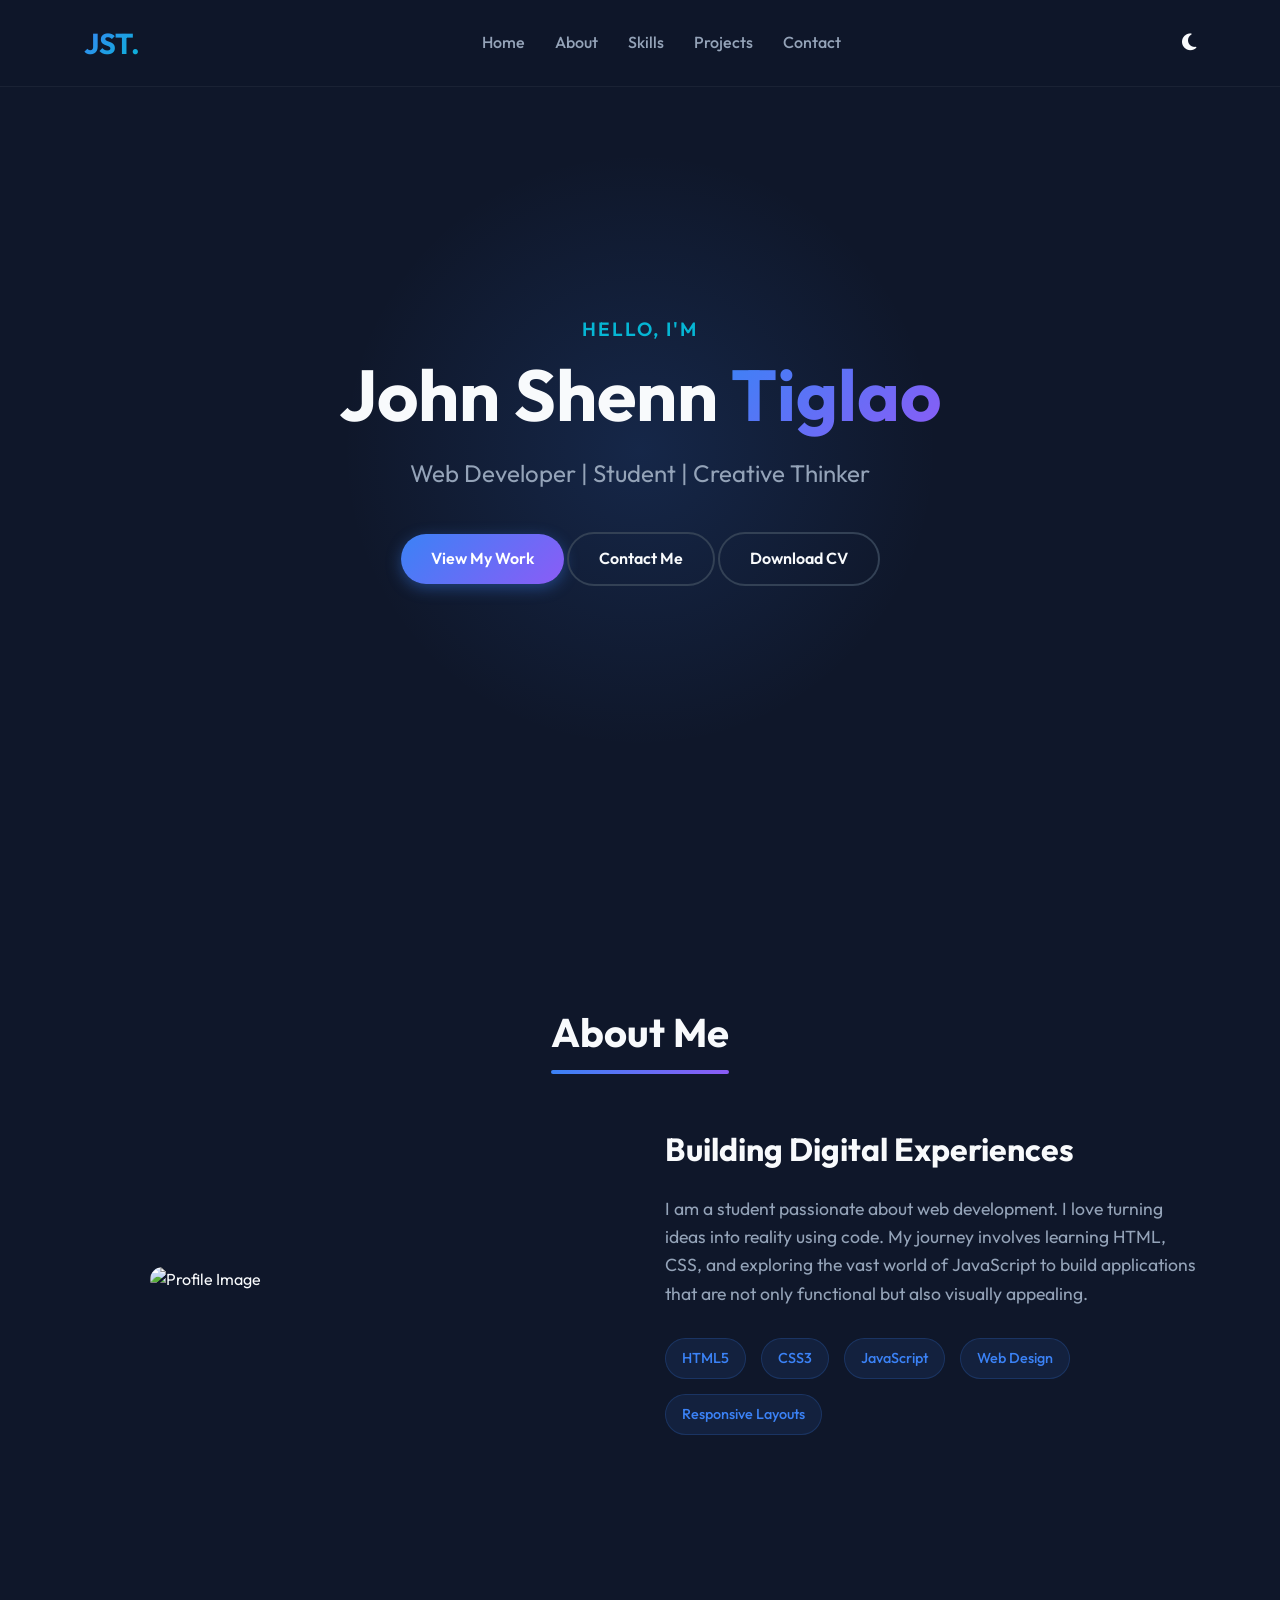
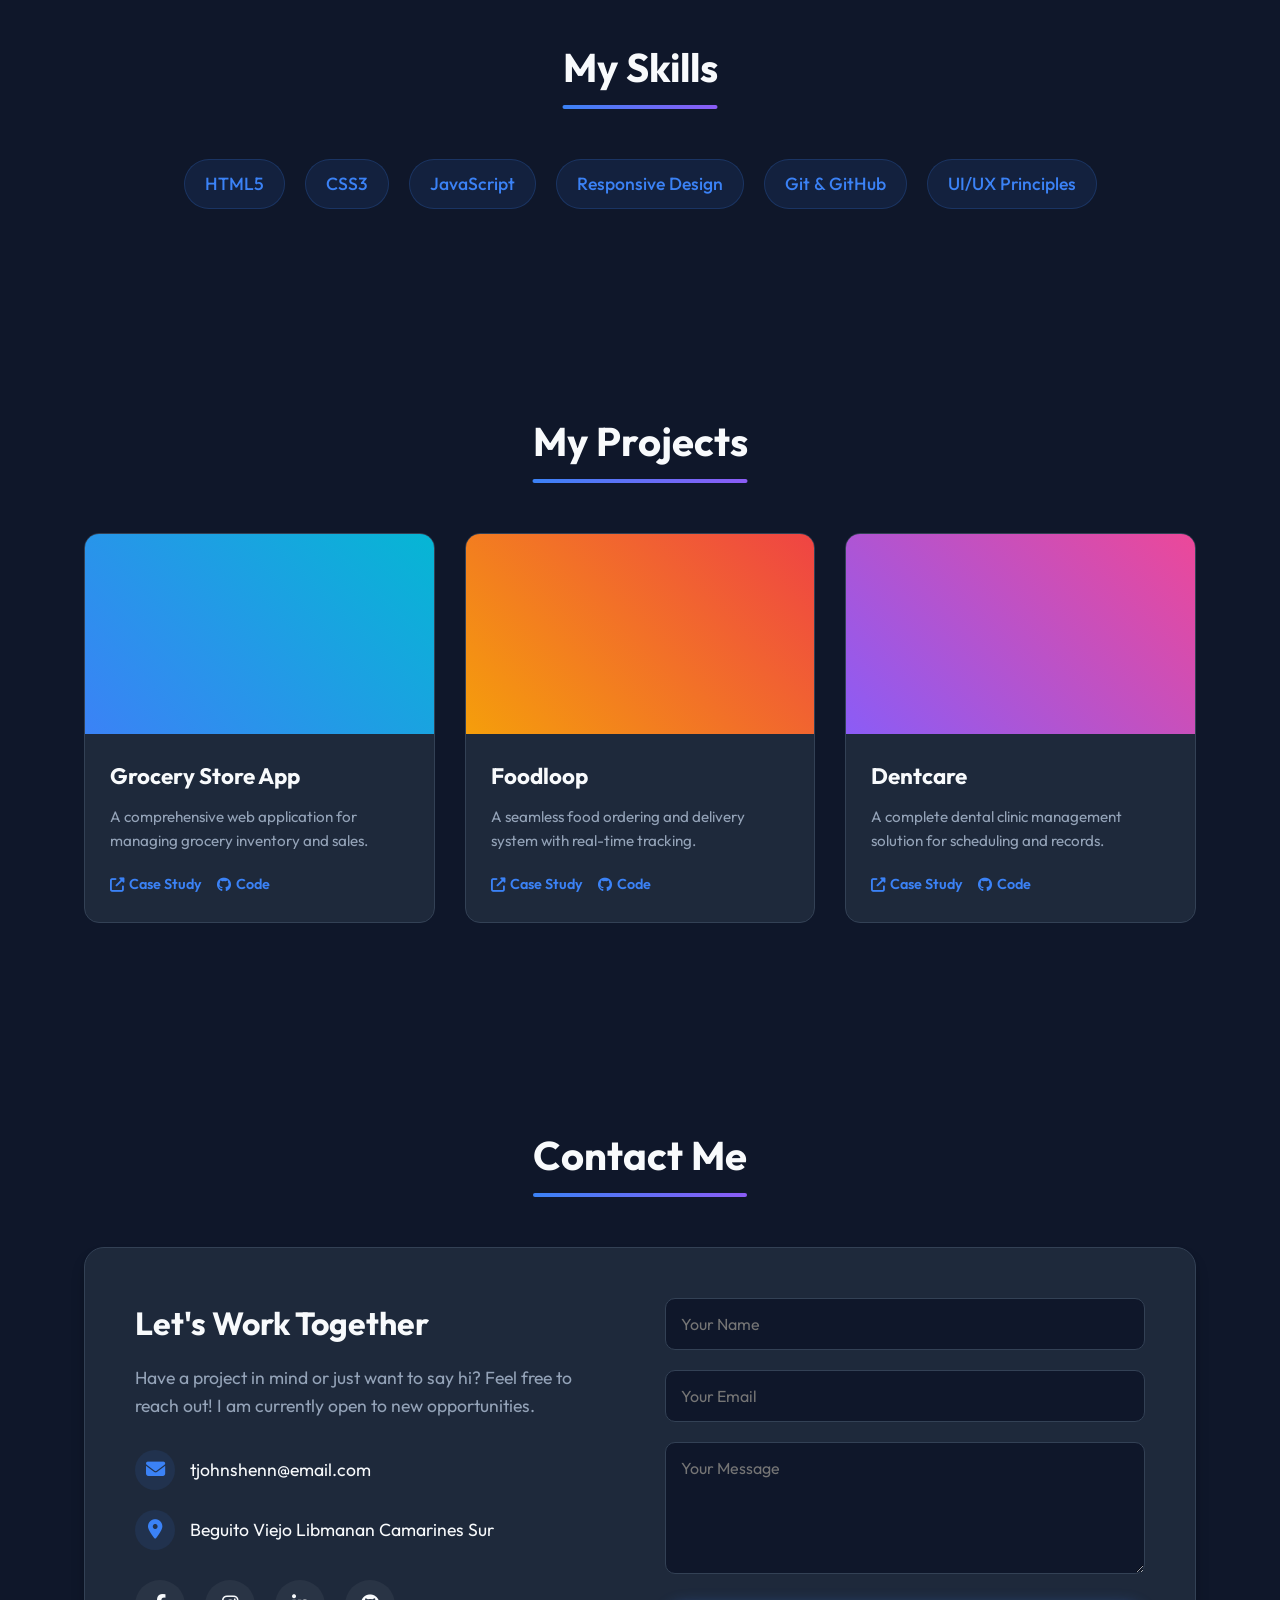
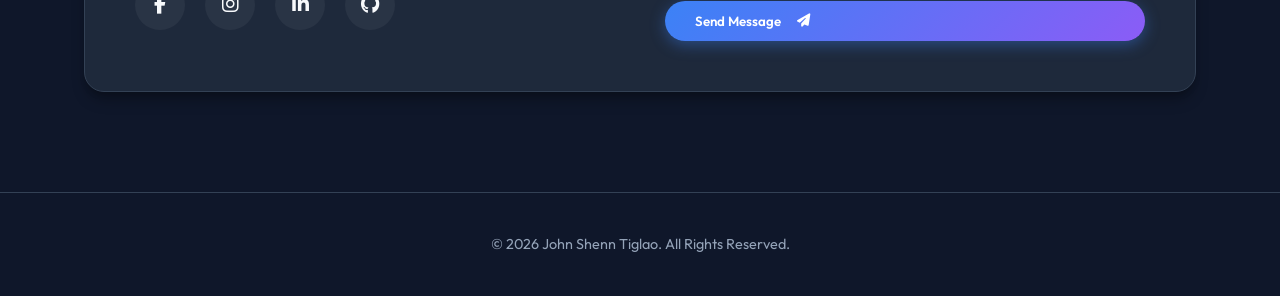
==== index.html @ 79eeb959 "Add files via upload" ====
<!DOCTYPE html>
<html lang="en">

<head>
    <meta charset="UTF-8">
    <meta name="viewport" content="width=device-width, initial-scale=1.0">
    <title>John Shenn Tiglao | Developer & Designer</title>
    <meta name="description"
        content="Portfolio of John Shenn Tiglao, a Web Developer and Student passionate about creating clean and modern websites.">

    <link rel="preconnect" href="https://fonts.googleapis.com">
    <link rel="preconnect" href="https://fonts.gstatic.com" crossorigin>
    <link href="https://fonts.googleapis.com/css2?family=Outfit:wght@300;400;600;700&display=swap" rel="stylesheet">

    <link rel="stylesheet" href="style.css">

    <link rel="stylesheet" href="https://cdnjs.cloudflare.com/ajax/libs/font-awesome/6.4.0/css/all.min.css">
</head>

<body>

    <nav class="navbar">
        <div class="container">
            <a href="#" class="logo">JST.</a>
            <ul class="nav-links">
                <li><a href="#home">Home</a></li>
                <li><a href="#about">About</a></li>
                <li><a href="#skills">Skills</a></li>
                <li><a href="#projects">Projects</a></li>
                <li><a href="#contact">Contact</a></li>
            </ul>
            <div class="nav-controls">
                <button id="theme-toggle" class="theme-toggle" aria-label="Toggle Theme">
                    <i class="fas fa-moon"></i>
                </button>
                <div class="hamburger">
                    <i class="fas fa-bars"></i>
                </div>
            </div>
        </div>
    </nav>

    <header id="home" class="hero">
        <div class="container hero-content">
            <span class="greeting">Hello, I'm</span>
            <h1>John Shenn <span class="highlight">Tiglao</span></h1>
            <p class="subtitle">Web Developer | Student | Creative Thinker</p>
            <div class="cta-buttons">
                <a href="#projects" class="btn btn-primary">View My Work</a>
                <a href="#contact" class="btn btn-outline">Contact Me</a>
                <a href="#" class="btn btn-outline" download="Resume.pdf">Download CV</a>
            </div>
        </div>
        <div class="hero-shape"></div>
    </header>

    <section id="about" class="section about reveal">
        <div class="container">
            <h2 class="section-title">About Me</h2>
            <div class="about-grid">
                <div class="about-image">
                    <img src="" alt="Profile Image">
                </div>
                <div class="about-text">
                    <h3>Building Digital Experiences</h3>
                    <p>
                        I am a student passionate about web development. I love turning ideas into reality using code.
                        My journey involves learning HTML, CSS, and exploring the vast world of JavaScript to build
                        applications that are not only functional but also visually appealing.
                    </p>
                    <div class="skills-list">
                        <span class="skill-tag">HTML5</span>
                        <span class="skill-tag">CSS3</span>
                        <span class="skill-tag">JavaScript</span>
                        <span class="skill-tag">Web Design</span>
                        <span class="skill-tag">Responsive Layouts</span>
                    </div>
                </div>
            </div>
        </div>
    </section>

    <section id="skills" class="section skills reveal">
        <div class="container">
            <h2 class="section-title">My Skills</h2>
            <div class="skills-list" style="justify-content: center; gap: 20px;">
                <span class="skill-tag" style="font-size: 1.1rem; padding: 10px 20px;">HTML5</span>
                <span class="skill-tag" style="font-size: 1.1rem; padding: 10px 20px;">CSS3</span>
                <span class="skill-tag" style="font-size: 1.1rem; padding: 10px 20px;">JavaScript</span>
                <span class="skill-tag" style="font-size: 1.1rem; padding: 10px 20px;">Responsive Design</span>
                <span class="skill-tag" style="font-size: 1.1rem; padding: 10px 20px;">Git & GitHub</span>
                <span class="skill-tag" style="font-size: 1.1rem; padding: 10px 20px;">UI/UX Principles</span>
            </div>
        </div>
    </section>

    <section id="projects" class="section projects reveal">
        <div class="container">
            <h2 class="section-title">My Projects</h2>
            <div class="projects-grid">
                <article class="project-card" onclick="window.location.href='grocery.html'" style="cursor: pointer;">
                    <div class="card-image" style="background: linear-gradient(45deg, #3b82f6, #06b6d4);">
                        <div class="overlay"><i class="fas fa-shopping-cart"></i></div>
                    </div>
                    <div class="card-content">
                        <h3>Grocery Store App</h3>
                        <p>A comprehensive web application for managing grocery inventory and sales.</p>
                        <div class="card-links">
                            <a href="grocery.html" class="link-btn" onclick="event.stopPropagation();">
                                <i class="fas fa-external-link-alt"></i> Case Study
                            </a>
                            <a href="https://github.com/janjanshenn/Grocery_Store_App.git" class="link-btn"
                                target="_blank" onclick="event.stopPropagation();">
                                <i class="fab fa-github"></i> Code
                            </a>
                        </div>
                    </div>
                </article>

                <article class="project-card" onclick="window.location.href='foodloop.html'" style="cursor: pointer;">
                    <div class="card-image" style="background: linear-gradient(45deg, #f59e0b, #ef4444);">
                        <div class="overlay"><i class="fas fa-utensils"></i></div>
                    </div>
                    <div class="card-content">
                        <h3>Foodloop</h3>
                        <p>A seamless food ordering and delivery system with real-time tracking.</p>
                        <div class="card-links">
                            <a href="foodloop.html" class="link-btn" onclick="event.stopPropagation();">
                                <i class="fas fa-external-link-alt"></i> Case Study
                            </a>
                            <a href="#" class="link-btn" onclick="event.stopPropagation();">
                                <i class="fab fa-github"></i> Code
                            </a>
                        </div>
                    </div>
                </article>

                <article class="project-card" onclick="window.location.href='dentcare.html'" style="cursor: pointer;">
                    <div class="card-image" style="background: linear-gradient(45deg, #8b5cf6, #ec4899);">
                        <div class="overlay"><i class="fas fa-tooth"></i></div>
                    </div>
                    <div class="card-content">
                        <h3>Dentcare</h3>
                        <p>A complete dental clinic management solution for scheduling and records.</p>
                        <div class="card-links">
                            <a href="dentcare.html" class="link-btn" onclick="event.stopPropagation();">
                                <i class="fas fa-external-link-alt"></i> Case Study
                            </a>
                            <a href="#" class="link-btn" onclick="event.stopPropagation();">
                                <i class="fab fa-github"></i> Code
                            </a>
                        </div>
                    </div>
                </article>
            </div>
        </div>
    </section>

    <section id="contact" class="section contact reveal">
        <div class="container">
            <h2 class="section-title">Contact Me</h2>
            <div class="contact-grid">
                <div class="contact-info">
                    <h3>Let's Work Together</h3>
                    <p>Have a project in mind or just want to say hi? Feel free to reach out! I am currently open to new
                        opportunities.</p>
                    <div class="contact-details">
                        <div class="contact-item">
                            <i class="fas fa-envelope"></i>
                            <span>tjohnshenn@email.com</span>
                        </div>
                        <div class="contact-item">
                            <i class="fas fa-map-marker-alt"></i>
                            <span>Beguito Viejo Libmanan Camarines Sur</span>
                        </div>
                    </div>
                    <div class="social-links" style="justify-content: flex-start; margin-top: 30px;">
                        <a href="https://www.facebook.com/johnshenn.tiglao" target="_blank"><i
                                class="fab fa-facebook-f"></i></a>
                        <a href="https://www.instagram.com/john.tiglao/" target="_blank"><i
                                class="fab fa-instagram"></i></a>
                        <a href="https://www.linkedin.com/in/john-shenn-tiglao-413208406/" target="_blank"><i
                                class="fab fa-linkedin-in"></i></a>
                        <a href="https://github.com/janjanshenn" target="_blank"><i class="fab fa-github"></i></a>
                    </div>
                </div>
                <div class="contact-form-container">
                    <form id="contact-form" class="contact-form" name="contact" method="POST" data-netlify="true">
                        <div class="form-group">
                            <input type="text" id="name" name="name" placeholder="Your Name" required>
                        </div>
                        <div class="form-group">
                            <input type="email" id="email" name="email" placeholder="Your Email" required>
                        </div>
                        <div class="form-group">
                            <textarea id="message" name="message" rows="5" placeholder="Your Message"
                                required></textarea>
                        </div>
                        <button type="submit" class="btn btn-primary">Send Message <i class="fas fa-paper-plane"
                                style="margin-left: 8px;"></i></button>
                    </form>
                </div>
            </div>
        </div>
    </section>

    <footer>
        <div class="container">
            <p>&copy; 2026 John Shenn Tiglao. All Rights Reserved.</p>
        </div>
    </footer>

    <script src="script.js"></script>
</body>

</html>
---- style.css ----
/* =========================================
   CSS Variables & Theming
   ========================================= */
:root {
    --primary-color: #3b82f6;
    --secondary-color: #8b5cf6;
    --accent-color: #06b6d4;

    --bg-dark: #0f172a;
    --bg-card: #1e293b;
    --text-main: #f8fafc;
    --text-muted: #94a3b8;
    --border-color: #334155;
    --navbar-bg: rgba(15, 23, 42, 0.9);

    --shadow: 0 4px 6px -1px rgba(0, 0, 0, 0.3), 0 2px 4px -1px rgba(0, 0, 0, 0.18);
    --shadow-lg: 0 10px 15px -3px rgba(0, 0, 0, 0.3), 0 4px 6px -2px rgba(0, 0, 0, 0.15);

    --transition: all 0.3s ease;
    --font-body: 'Outfit', sans-serif;
}

[data-theme="light"] {
    --bg-dark: #f8fafc;
    --bg-card: #ffffff;
    --text-main: #0f172a;
    --text-muted: #475569;
    --border-color: #e2e8f0;
    --navbar-bg: rgba(248, 250, 252, 0.9);

    --shadow: 0 4px 6px -1px rgba(0, 0, 0, 0.05), 0 2px 4px -1px rgba(0, 0, 0, 0.03);
    --shadow-lg: 0 10px 15px -3px rgba(0, 0, 0, 0.05), 0 4px 6px -2px rgba(0, 0, 0, 0.025);
}

/* =========================================
   Base Reset
   ========================================= */
* {
    margin: 0;
    padding: 0;
    box-sizing: border-box;
}

html {
    scroll-behavior: smooth;
}

body {
    font-family: var(--font-body);
    background-color: var(--bg-dark);
    color: var(--text-main);
    line-height: 1.6;
    overflow-x: hidden;
}

a {
    text-decoration: none;
    color: inherit;
}

ul {
    list-style: none;
}

/* =========================================
   Layout
   ========================================= */
.container {
    width: 90%;
    max-width: 1200px;
    margin: 0 auto;
    padding: 0 20px;
}

.section {
    padding: 100px 0;
}

.section-title {
    font-size: 2.5rem;
    text-align: center;
    margin-bottom: 60px;
    position: relative;
    display: inline-block;
    left: 50%;
    transform: translateX(-50%);
}

.section-title::after {
    content: '';
    position: absolute;
    bottom: -10px;
    left: 0;
    width: 100%;
    height: 4px;
    background: linear-gradient(90deg, var(--primary-color), var(--secondary-color));
    border-radius: 2px;
}

/* =========================================
   Buttons
   ========================================= */
.btn {
    display: inline-flex;
    align-items: center;
    gap: 8px;
    padding: 12px 30px;
    border-radius: 50px;
    font-weight: 600;
    font-family: var(--font-body);
    transition: var(--transition);
    cursor: pointer;
    border: none;
}

.btn-primary {
    background: linear-gradient(135deg, var(--primary-color), var(--secondary-color));
    color: white;
    box-shadow: 0 4px 15px rgba(59, 130, 246, 0.4);
}

.btn-primary:hover {
    transform: translateY(-2px);
    box-shadow: 0 8px 25px rgba(59, 130, 246, 0.6);
}

.btn-outline {
    background: transparent;
    border: 2px solid var(--border-color);
    color: var(--text-main);
}

.btn-outline:hover {
    border-color: var(--primary-color);
    color: var(--primary-color);
}

/* =========================================
   Navbar
   ========================================= */
.navbar {
    position: fixed;
    top: 0;
    left: 0;
    width: 100%;
    padding: 20px 0;
    background: var(--navbar-bg);
    backdrop-filter: blur(10px);
    z-index: 1000;
    border-bottom: 1px solid rgba(255, 255, 255, 0.05);
    transition: var(--transition);
}

.navbar .container {
    display: flex;
    justify-content: space-between;
    align-items: center;
}

.logo {
    font-size: 1.8rem;
    font-weight: 700;
    background: linear-gradient(135deg, var(--primary-color), var(--accent-color));
    -webkit-background-clip: text;
    -webkit-text-fill-color: transparent;
    background-clip: text;
}

.nav-links {
    display: flex;
    gap: 30px;
}

.nav-links a {
    font-weight: 500;
    color: var(--text-muted);
    transition: var(--transition);
}

.nav-links a:hover {
    color: var(--primary-color);
}

.nav-controls {
    display: flex;
    align-items: center;
    gap: 20px;
}

.theme-toggle {
    background: transparent;
    border: none;
    color: var(--text-main);
    font-size: 1.2rem;
    cursor: pointer;
    transition: var(--transition);
}

.theme-toggle:hover {
    color: var(--primary-color);
}

.hamburger {
    display: none;
    font-size: 1.5rem;
    cursor: pointer;
    color: var(--text-main);
}

/* =========================================
   Scroll Reveal
   ========================================= */
.reveal {
    opacity: 0;
    transform: translateY(50px);
    transition: all 0.8s ease;
}

.reveal.active {
    opacity: 1;
    transform: translateY(0);
}

/* =========================================
   Hero Section
   ========================================= */
.hero {
    height: 100vh;
    display: flex;
    align-items: center;
    justify-content: center;
    position: relative;
    text-align: center;
}

.hero-content {
    z-index: 2;
}

.greeting {
    display: block;
    font-size: 1.2rem;
    color: var(--accent-color);
    margin-bottom: 10px;
    letter-spacing: 2px;
    font-weight: 600;
    text-transform: uppercase;
}

.hero h1 {
    font-size: 4.5rem;
    line-height: 1.1;
    margin-bottom: 20px;
    font-weight: 700;
}

.highlight {
    background: linear-gradient(135deg, var(--primary-color), var(--secondary-color));
    -webkit-background-clip: text;
    -webkit-text-fill-color: transparent;
    background-clip: text;
}

.subtitle {
    font-size: 1.5rem;
    color: var(--text-muted);
    margin-bottom: 40px;
}

.hero-shape {
    position: absolute;
    top: 50%;
    left: 50%;
    transform: translate(-50%, -50%);
    width: 600px;
    height: 600px;
    background: radial-gradient(circle, rgba(59, 130, 246, 0.15) 0%, rgba(15, 23, 42, 0) 70%);
    border-radius: 50%;
    z-index: 1;
    pointer-events: none;
}

/* =========================================
   About Section
   ========================================= */
.about-grid {
    display: grid;
    grid-template-columns: 1fr 1fr;
    gap: 50px;
    align-items: center;
}

.about-image img {
    width: 100%;
    max-width: 400px;
    border-radius: 20px;
    display: block;
    margin: 0 auto;
}

.about-text h3 {
    font-size: 2rem;
    margin-bottom: 20px;
}

.about-text p {
    color: var(--text-muted);
    margin-bottom: 30px;
    font-size: 1.1rem;
}

/* =========================================
   Skills Section
   ========================================= */
.skills-list {
    display: flex;
    flex-wrap: wrap;
    gap: 15px;
}

.skill-tag {
    padding: 8px 16px;
    background: rgba(59, 130, 246, 0.1);
    color: var(--primary-color);
    border: 1px solid rgba(59, 130, 246, 0.2);
    border-radius: 30px;
    font-size: 0.9rem;
    font-weight: 500;
}

/* =========================================
   Projects Section
   ========================================= */
.projects-grid {
    display: grid;
    grid-template-columns: repeat(auto-fit, minmax(300px, 1fr));
    gap: 30px;
}

.project-card {
    background: var(--bg-card);
    border-radius: 15px;
    overflow: hidden;
    border: 1px solid var(--border-color);
    transition: var(--transition);
}

.project-card:hover {
    transform: translateY(-10px);
    box-shadow: var(--shadow-lg);
    border-color: var(--primary-color);
}

.card-image {
    height: 200px;
    position: relative;
    display: flex;
    justify-content: center;
    align-items: center;
}

.overlay {
    position: absolute;
    inset: 0;
    background: rgba(15, 23, 42, 0.8);
    display: flex;
    justify-content: center;
    align-items: center;
    opacity: 0;
    transition: var(--transition);
}

.project-card:hover .overlay {
    opacity: 1;
}

.overlay i {
    font-size: 3rem;
    color: var(--accent-color);
    transform: scale(0.8);
    transition: var(--transition);
}

.project-card:hover .overlay i {
    transform: scale(1.1);
}

.card-content {
    padding: 25px;
}

.card-content h3 {
    font-size: 1.4rem;
    margin-bottom: 10px;
}

.card-content p {
    color: var(--text-muted);
    font-size: 0.95rem;
    margin-bottom: 20px;
}

.card-links {
    display: flex;
    gap: 15px;
}

.link-btn {
    font-size: 0.9rem;
    color: var(--primary-color);
    font-weight: 600;
    display: flex;
    align-items: center;
    gap: 5px;
}

.link-btn:hover {
    text-decoration: underline;
}

/* =========================================
   Contact Section
   ========================================= */
.contact-grid {
    display: grid;
    grid-template-columns: 1fr 1fr;
    gap: 50px;
    background: var(--bg-card);
    padding: 50px;
    border-radius: 20px;
    border: 1px solid var(--border-color);
    box-shadow: var(--shadow-lg);
}

.contact-info h3 {
    font-size: 2rem;
    margin-bottom: 15px;
}

.contact-info p {
    color: var(--text-muted);
    margin-bottom: 30px;
    font-size: 1.1rem;
}

.contact-details {
    display: flex;
    flex-direction: column;
    gap: 20px;
}

.contact-item {
    display: flex;
    align-items: center;
    gap: 15px;
    font-size: 1.1rem;
}

.contact-item i {
    width: 40px;
    height: 40px;
    background: rgba(59, 130, 246, 0.1);
    color: var(--primary-color);
    display: flex;
    justify-content: center;
    align-items: center;
    border-radius: 50%;
    font-size: 1.2rem;
}

.contact-form {
    display: flex;
    flex-direction: column;
    gap: 20px;
}

.form-group input,
.form-group textarea {
    width: 100%;
    padding: 15px;
    border-radius: 10px;
    background: var(--bg-dark);
    border: 1px solid var(--border-color);
    color: var(--text-main);
    font-family: var(--font-body);
    font-size: 1rem;
    transition: var(--transition);
}

.form-group input:focus,
.form-group textarea:focus {
    outline: none;
    border-color: var(--primary-color);
    box-shadow: 0 0 0 3px rgba(59, 130, 246, 0.2);
}

.form-group textarea {
    resize: vertical;
}

/* =========================================
   Social Links
   ========================================= */
.social-links {
    display: flex;
    gap: 20px;
}

.social-links a {
    width: 50px;
    height: 50px;
    border-radius: 50%;
    background: rgba(255, 255, 255, 0.05);
    display: flex;
    justify-content: center;
    align-items: center;
    font-size: 1.2rem;
    transition: var(--transition);
}

.social-links a:hover {
    background: var(--primary-color);
    color: white;
    transform: translateY(-5px);
}

/* =========================================
   Footer
   ========================================= */
footer {
    padding: 40px 0;
    text-align: center;
    border-top: 1px solid var(--border-color);
    color: var(--text-muted);
    font-size: 0.9rem;
}

/* =========================================
   Project Detail Pages
   ========================================= */
.project-details-header {
    padding: 60px 0 40px;
    text-align: center;
}

.project-title {
    font-size: 3.5rem;
    margin-bottom: 15px;
}

.project-content {
    max-width: 800px;
    margin: 0 auto;
    padding: 0 20px 100px;
}

.project-content h3 {
    font-size: 1.8rem;
    color: var(--primary-color);
    margin-bottom: 15px;
}

.project-content p {
    color: var(--text-muted);
    line-height: 1.8;
    font-size: 1.1rem;
    margin-bottom: 20px;
}

.project-block {
    margin-bottom: 50px;
}

.tech-stack {
    display: flex;
    flex-wrap: wrap;
    gap: 15px;
}

.action-buttons {
    display: flex;
    gap: 20px;
    flex-wrap: wrap;
}

/* =========================================
   Project Image
   ========================================= */
.project-image-placeholder {
    border-radius: 20px;
    overflow: hidden;
    box-shadow: 0 20px 40px rgba(0, 0, 0, 0.4);
    border: 1px solid rgba(255, 255, 255, 0.05);
    transition: transform 0.5s ease, box-shadow 0.5s ease;
}

.project-image-placeholder:hover {
    transform: translateY(-8px);
    box-shadow: 0 30px 60px rgba(59, 130, 246, 0.3);
}

.project-image-placeholder img {
    width: 100%;
    display: block;
    height: auto;
    transition: transform 0.8s ease;
}

.project-image-placeholder:hover img {
    transform: scale(1.03);
}

/* =========================================
   Animations
   ========================================= */
@keyframes fadeIn {
    from {
        opacity: 0;
        transform: translateY(15px);
    }
    to {
        opacity: 1;
        transform: translateY(0);
    }
}

/* =========================================
   Responsive
   ========================================= */
@media (max-width: 768px) {
    .hero h1 {
        font-size: 3rem;
    }

    .project-title {
        font-size: 2.5rem;
    }

    .cta-buttons {
        display: flex;
        flex-direction: column;
        gap: 15px;
        align-items: center;
    }

    .cta-buttons .btn {
        width: 80%;
        margin: 0;
    }

    .hamburger {
        display: block;
    }

    .nav-links {
        position: absolute;
        top: 100%;
        left: -100%;
        width: 100%;
        background: var(--navbar-bg);
        flex-direction: column;
        align-items: center;
        padding: 30px 0;
        gap: 20px;
        transition: var(--transition);
        border-bottom: 1px solid var(--border-color);
    }

    .nav-links.active {
        left: 0;
    }

    .about-grid,
    .contact-grid {
        grid-template-columns: 1fr;
    }

    .section-title {
        font-size: 2rem;
    }

    .contact-grid {
        padding: 30px 20px;
    }
}
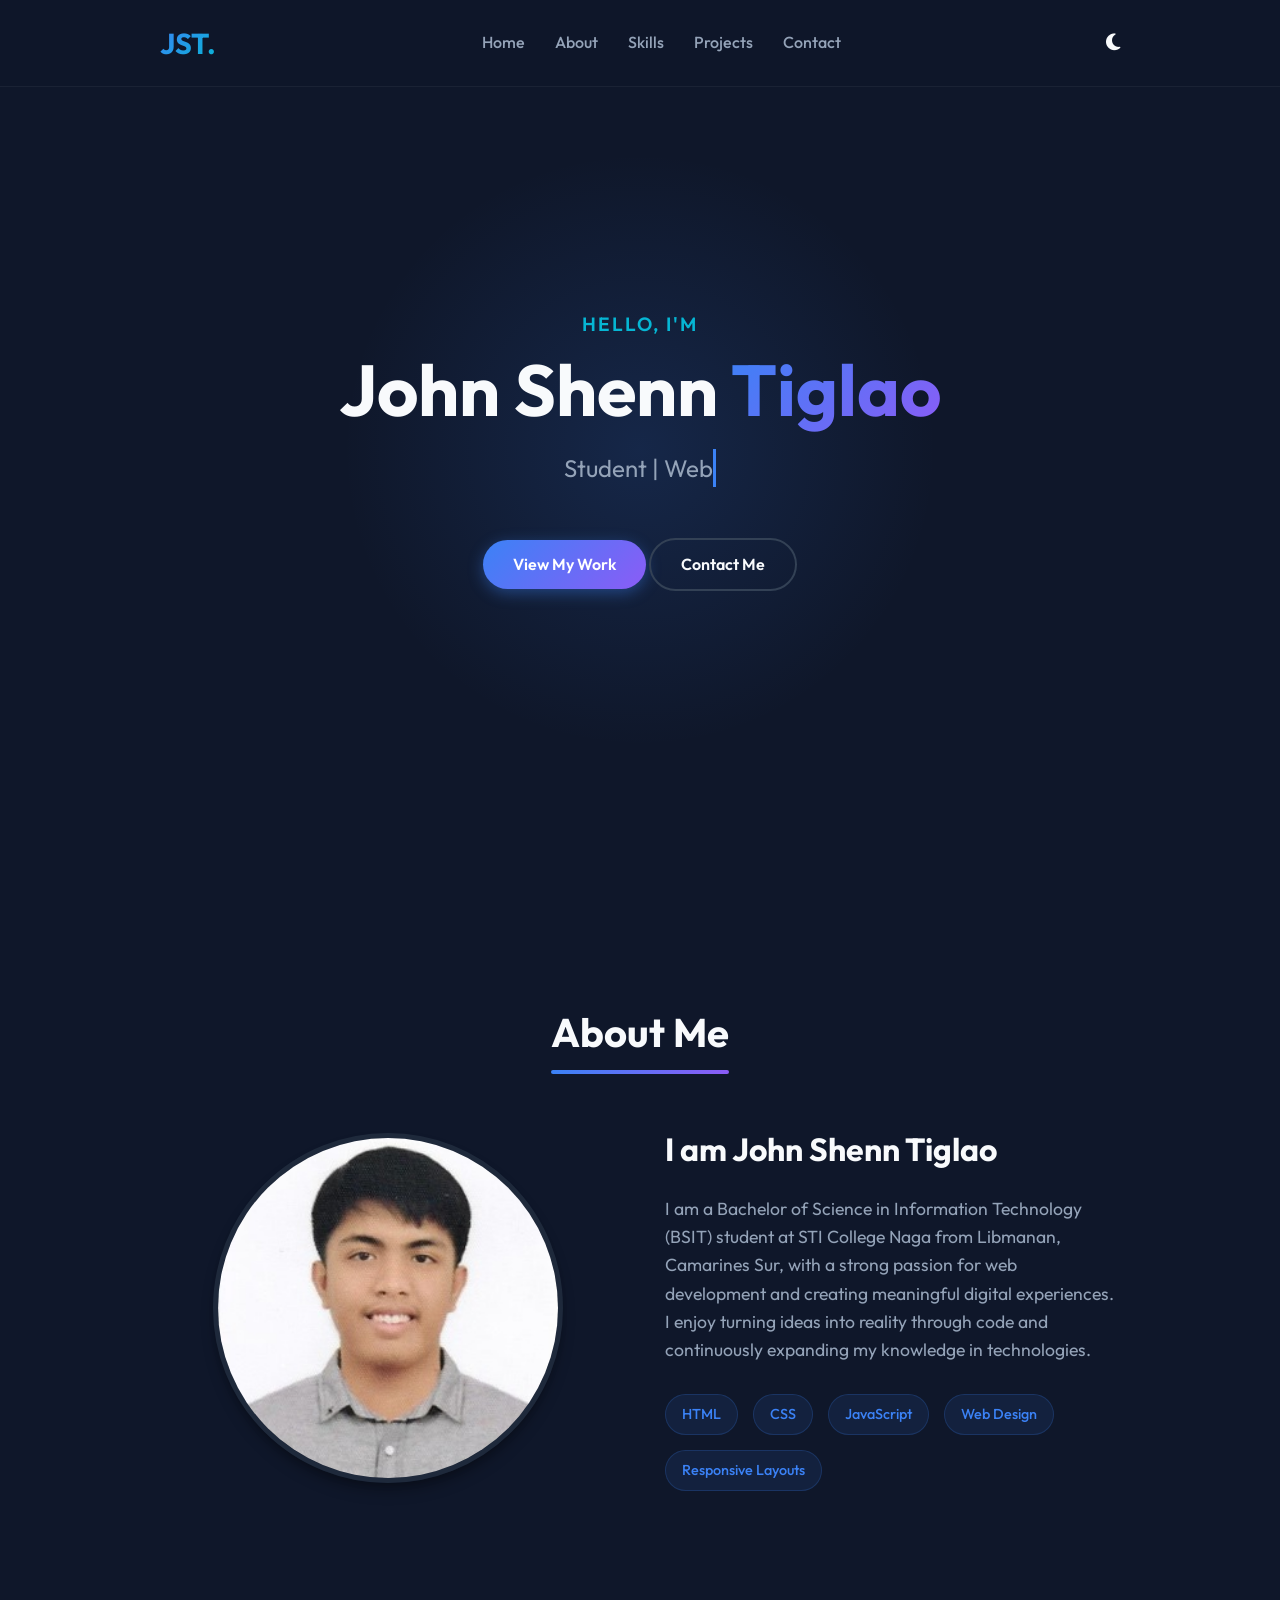
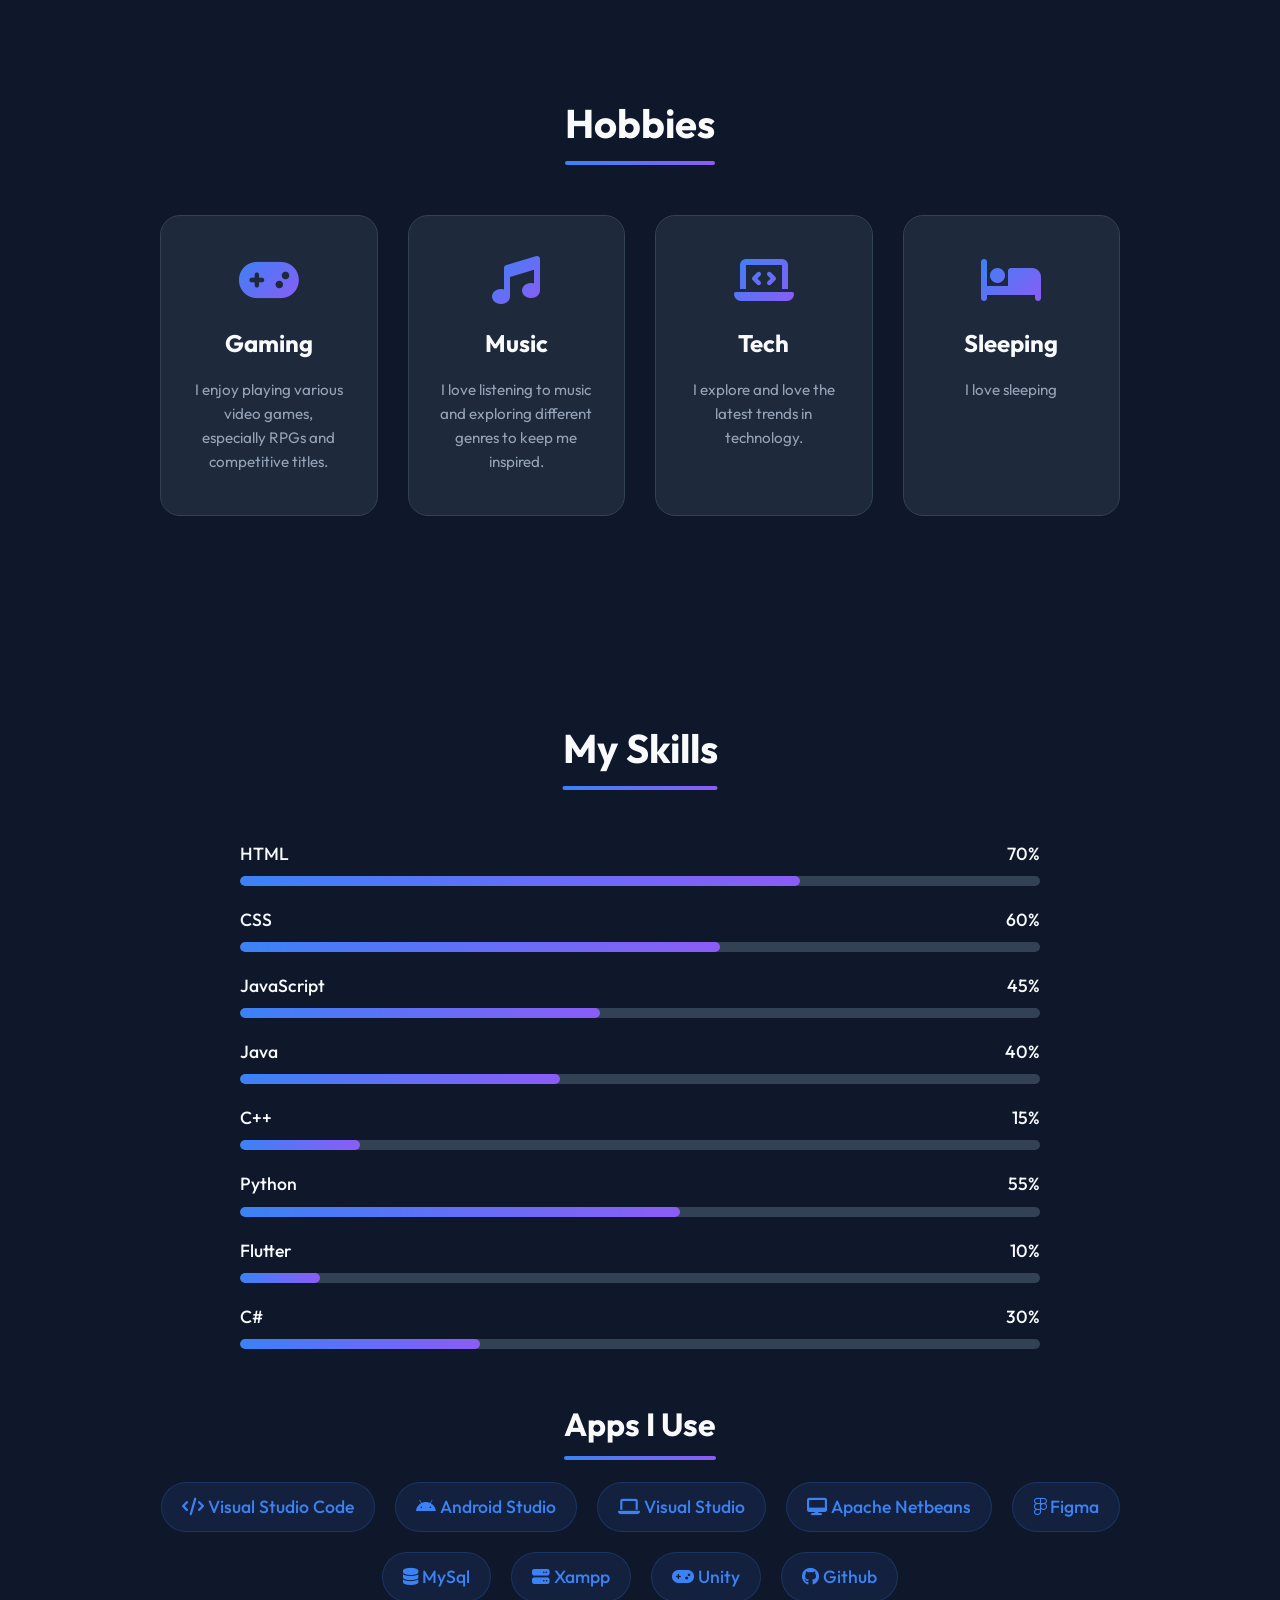
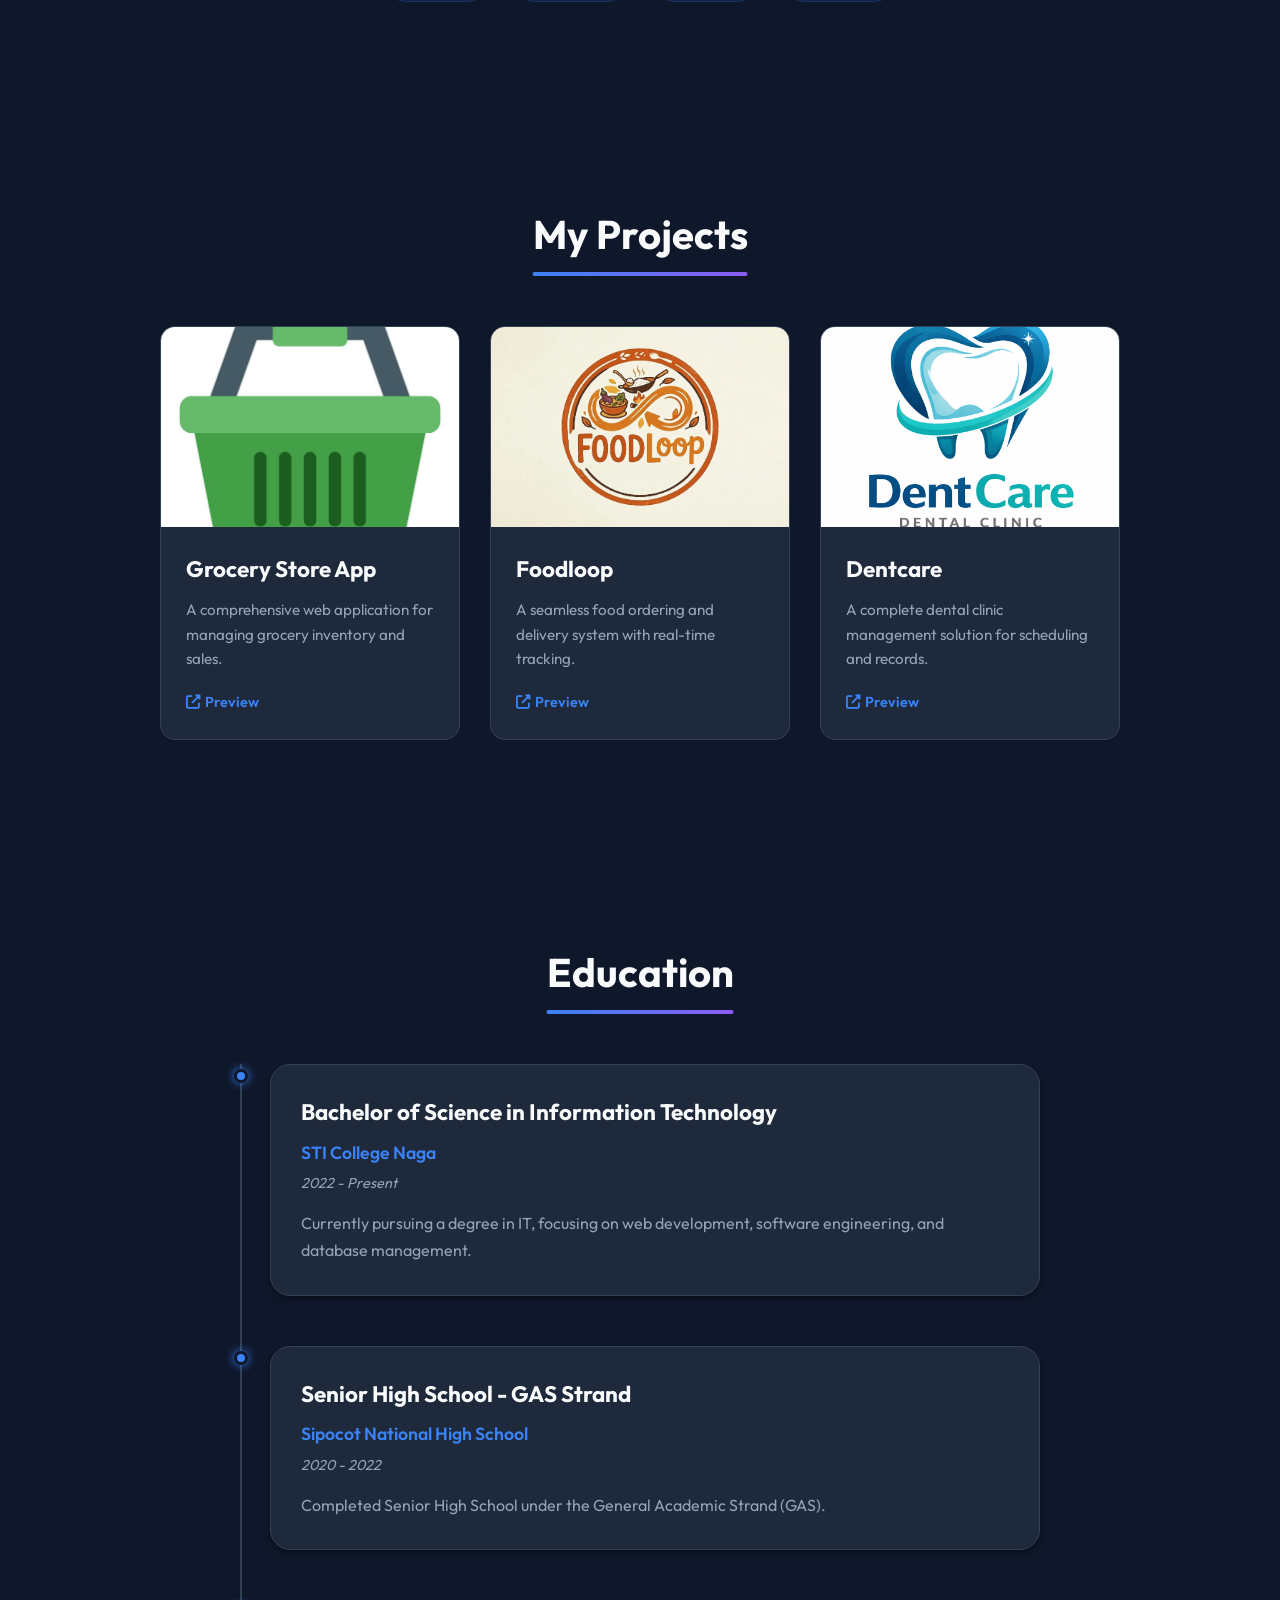
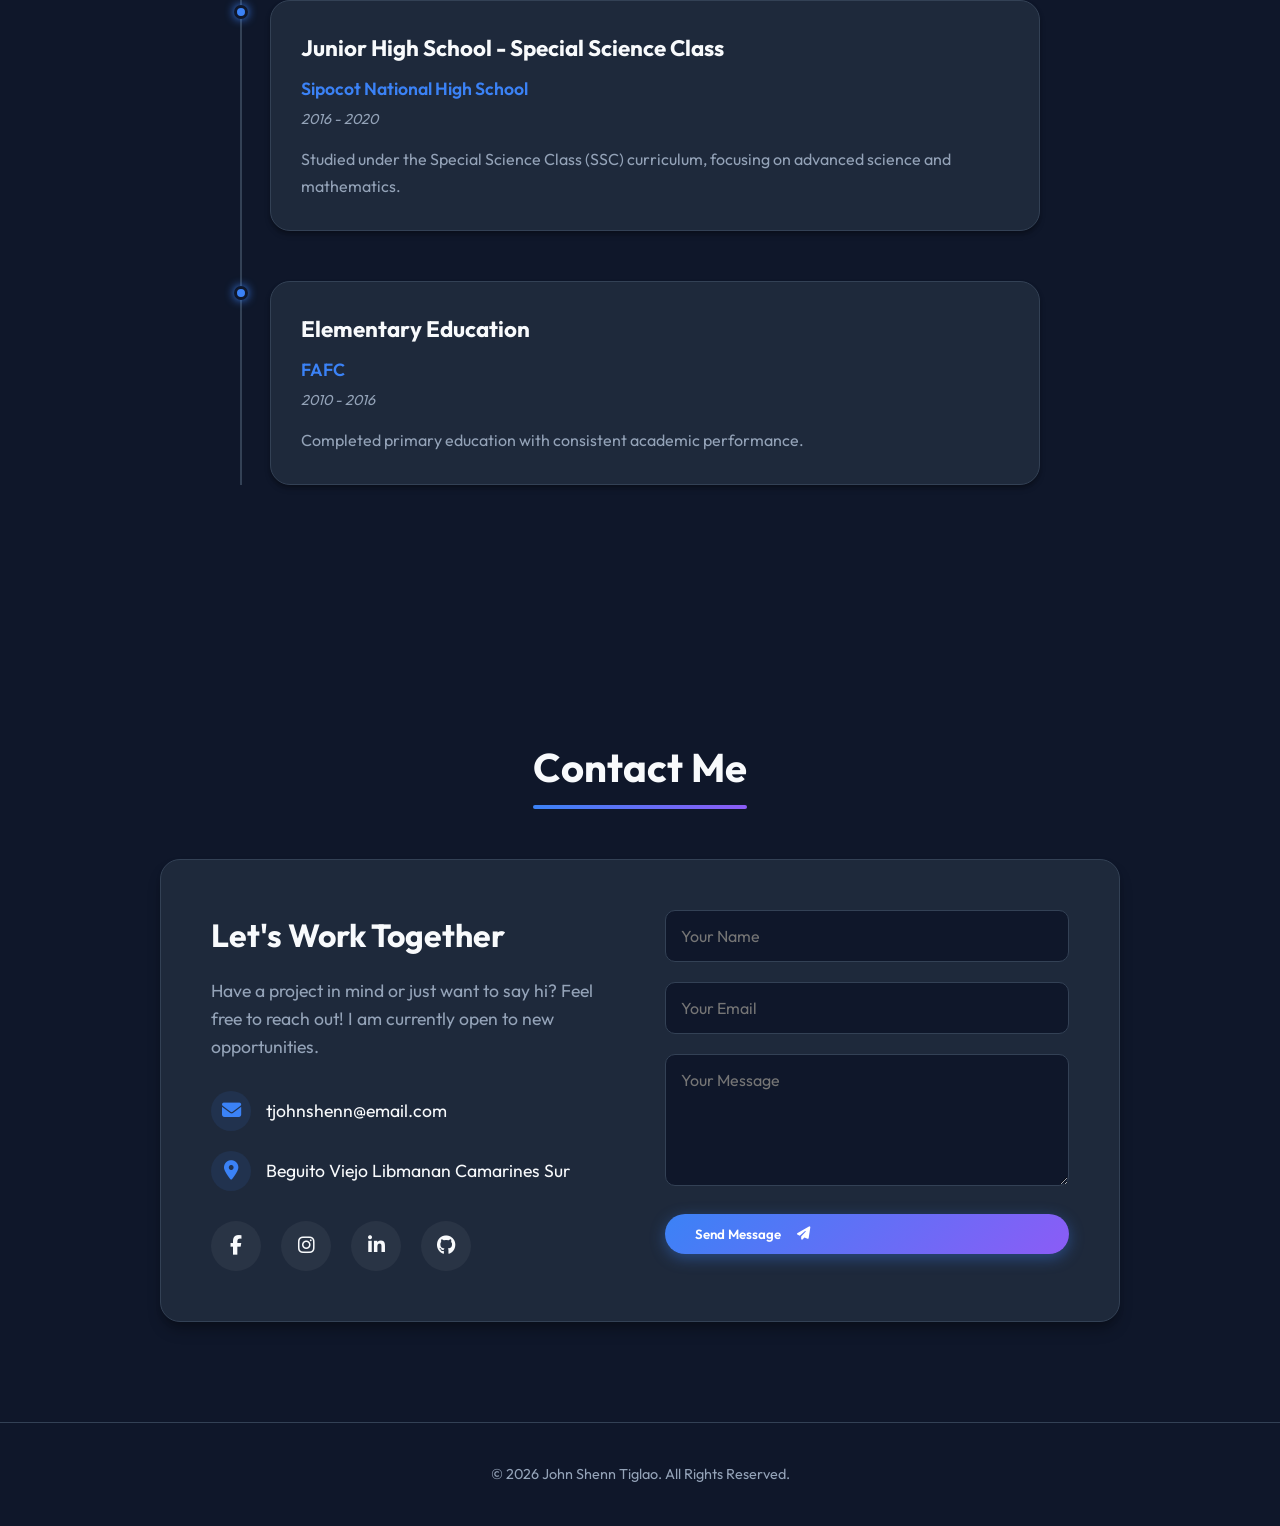
==== commit 9e38510e: "Add files via upload" ====
--- a/index.html
+++ b/index.html
@@ -44,11 +44,10 @@
         <div class="container hero-content">
             <span class="greeting">Hello, I'm</span>
             <h1>John Shenn <span class="highlight">Tiglao</span></h1>
-            <p class="subtitle">Web Developer | Student | Creative Thinker</p>
+            <p class="subtitle"><span id="typewriter" class="typing-text">Student | Web Developer </span></p>
             <div class="cta-buttons">
                 <a href="#projects" class="btn btn-primary">View My Work</a>
                 <a href="#contact" class="btn btn-outline">Contact Me</a>
-                <a href="#" class="btn btn-outline" download="Resume.pdf">Download CV</a>
             </div>
         </div>
         <div class="hero-shape"></div>
@@ -59,18 +58,19 @@
             <h2 class="section-title">About Me</h2>
             <div class="about-grid">
                 <div class="about-image">
-                    <img src="" alt="Profile Image">
+                    <img src="2x2 pic (1).jpg" alt="Profile Image">
                 </div>
                 <div class="about-text">
-                    <h3>Building Digital Experiences</h3>
+                    <h3>I am John Shenn Tiglao</h3>
                     <p>
-                        I am a student passionate about web development. I love turning ideas into reality using code.
-                        My journey involves learning HTML, CSS, and exploring the vast world of JavaScript to build
-                        applications that are not only functional but also visually appealing.
+                        I am a Bachelor of Science in Information Technology (BSIT) student at STI College Naga from
+                        Libmanan, Camarines Sur, with a strong passion for web development and creating meaningful
+                        digital experiences. I enjoy turning ideas into reality through code and continuously expanding
+                        my knowledge in technologies.
                     </p>
                     <div class="skills-list">
-                        <span class="skill-tag">HTML5</span>
-                        <span class="skill-tag">CSS3</span>
+                        <span class="skill-tag">HTML</span>
+                        <span class="skill-tag">CSS</span>
                         <span class="skill-tag">JavaScript</span>
                         <span class="skill-tag">Web Design</span>
                         <span class="skill-tag">Responsive Layouts</span>
@@ -80,16 +80,132 @@
         </div>
     </section>
 
+    <section id="hobbies" class="section hobbies reveal">
+        <div class="container">
+            <h2 class="section-title">Hobbies</h2>
+            <div class="hobbies-grid">
+                <div class="hobby-card">
+                    <i class="fas fa-gamepad"></i>
+                    <h3>Gaming</h3>
+                    <p>I enjoy playing various video games, especially RPGs and competitive titles.</p>
+                </div>
+                <div class="hobby-card">
+                    <i class="fas fa-music"></i>
+                    <h3>Music</h3>
+                    <p>I love listening to music and exploring different genres to keep me inspired.</p>
+                </div>
+                <div class="hobby-card">
+                    <i class="fas fa-laptop-code"></i>
+                    <h3>Tech</h3>
+                    <p>I explore and love the latest trends in technology.</p>
+                </div>
+                <div class="hobby-card">
+                    <i class="fas fa-bed"></i>
+                    <h3>Sleeping</h3>
+                    <p>I love sleeping </p>
+                </div>
+            </div>
+        </div>
+    </section>
+
     <section id="skills" class="section skills reveal">
         <div class="container">
             <h2 class="section-title">My Skills</h2>
+            <div class="skills-container">
+                <div class="skill-box">
+                    <div class="skill-info">
+                        <span>HTML</span>
+                        <span>70%</span>
+                    </div>
+                    <div class="skill-bar">
+                        <div class="skill-progress" style="width: 70%;"></div>
+                    </div>
+                </div>
+                <div class="skill-box">
+                    <div class="skill-info">
+                        <span>CSS</span>
+                        <span>60%</span>
+                    </div>
+                    <div class="skill-bar">
+                        <div class="skill-progress" style="width: 60%;"></div>
+                    </div>
+                </div>
+                <div class="skill-box">
+                    <div class="skill-info">
+                        <span>JavaScript</span>
+                        <span>45%</span>
+                    </div>
+                    <div class="skill-bar">
+                        <div class="skill-progress" style="width: 45%;"></div>
+                    </div>
+                </div>
+                <div class="skill-box">
+                    <div class="skill-info">
+                        <span>Java</span>
+                        <span>40%</span>
+                    </div>
+                    <div class="skill-bar">
+                        <div class="skill-progress" style="width: 40%;"></div>
+                    </div>
+                </div>
+                <div class="skill-box">
+                    <div class="skill-info">
+                        <span>C++</span>
+                        <span>15%</span>
+                    </div>
+                    <div class="skill-bar">
+                        <div class="skill-progress" style="width: 15%;"></div>
+                    </div>
+                </div>
+                <div class="skill-box">
+                    <div class="skill-info">
+                        <span>Python</span>
+                        <span>55%</span>
+                    </div>
+                    <div class="skill-bar">
+                        <div class="skill-progress" style="width: 55%;"></div>
+                    </div>
+                </div>
+                <div class="skill-box">
+                    <div class="skill-info">
+                        <span>Flutter</span>
+                        <span>10%</span>
+                    </div>
+                    <div class="skill-bar">
+                        <div class="skill-progress" style="width: 10%;"></div>
+                    </div>
+                </div>
+                <div class="skill-box">
+                    <div class="skill-info">
+                        <span>C#</span>
+                        <span>30%</span>
+                    </div>
+                    <div class="skill-bar">
+                        <div class="skill-progress" style="width: 30%;"></div>
+                    </div>
+                </div>
+            </div>
+
+            <h3 class="section-title" style="font-size: 2rem; margin-bottom: 2rem;">Apps I Use</h3>
             <div class="skills-list" style="justify-content: center; gap: 20px;">
-                <span class="skill-tag" style="font-size: 1.1rem; padding: 10px 20px;">HTML5</span>
-                <span class="skill-tag" style="font-size: 1.1rem; padding: 10px 20px;">CSS3</span>
-                <span class="skill-tag" style="font-size: 1.1rem; padding: 10px 20px;">JavaScript</span>
-                <span class="skill-tag" style="font-size: 1.1rem; padding: 10px 20px;">Responsive Design</span>
-                <span class="skill-tag" style="font-size: 1.1rem; padding: 10px 20px;">Git & GitHub</span>
-                <span class="skill-tag" style="font-size: 1.1rem; padding: 10px 20px;">UI/UX Principles</span>
+                <span class="skill-tag" style="font-size: 1.1rem; padding: 10px 20px;"><i class="fas fa-code"></i>
+                    Visual Studio Code</span>
+                <span class="skill-tag" style="font-size: 1.1rem; padding: 10px 20px;"><i class="fab fa-android"></i>
+                    Android Studio</span>
+                <span class="skill-tag" style="font-size: 1.1rem; padding: 10px 20px;"><i class="fas fa-laptop"></i>
+                    Visual Studio</span>
+                <span class="skill-tag" style="font-size: 1.1rem; padding: 10px 20px;"><i class="fas fa-desktop"></i>
+                    Apache Netbeans</span>
+                <span class="skill-tag" style="font-size: 1.1rem; padding: 10px 20px;"><i class="fab fa-figma"></i>
+                    Figma</span>
+                <span class="skill-tag" style="font-size: 1.1rem; padding: 10px 20px;"><i class="fas fa-database"></i>
+                    MySql</span>
+                <span class="skill-tag" style="font-size: 1.1rem; padding: 10px 20px;"><i class="fas fa-server"></i>
+                    Xampp</span>
+                <span class="skill-tag" style="font-size: 1.1rem; padding: 10px 20px;"><i class="fas fa-gamepad"></i>
+                    Unity</span>
+                <span class="skill-tag" style="font-size: 1.1rem; padding: 10px 20px;"><i class="fab fa-github"></i>
+                    Github</span>
             </div>
         </div>
     </section>
@@ -99,7 +215,7 @@
             <h2 class="section-title">My Projects</h2>
             <div class="projects-grid">
                 <article class="project-card" onclick="window.location.href='grocery.html'" style="cursor: pointer;">
-                    <div class="card-image" style="background: linear-gradient(45deg, #3b82f6, #06b6d4);">
+                    <div class="card-image" style="background: url('shopping-basket-2.jpg') center/cover no-repeat;">
                         <div class="overlay"><i class="fas fa-shopping-cart"></i></div>
                     </div>
                     <div class="card-content">
@@ -107,18 +223,15 @@
                         <p>A comprehensive web application for managing grocery inventory and sales.</p>
                         <div class="card-links">
                             <a href="grocery.html" class="link-btn" onclick="event.stopPropagation();">
-                                <i class="fas fa-external-link-alt"></i> Case Study
+                                <i class="fas fa-external-link-alt"></i> Preview
                             </a>
-                            <a href="https://github.com/janjanshenn/Grocery_Store_App.git" class="link-btn"
-                                target="_blank" onclick="event.stopPropagation();">
-                                <i class="fab fa-github"></i> Code
-                            </a>
                         </div>
                     </div>
                 </article>
 
                 <article class="project-card" onclick="window.location.href='foodloop.html'" style="cursor: pointer;">
-                    <div class="card-image" style="background: linear-gradient(45deg, #f59e0b, #ef4444);">
+                    <div class="card-image"
+                        style="background: url('677927645_774123652301263_7363908974324931763_n.png') center/cover no-repeat;">
                         <div class="overlay"><i class="fas fa-utensils"></i></div>
                     </div>
                     <div class="card-content">
@@ -126,17 +239,14 @@
                         <p>A seamless food ordering and delivery system with real-time tracking.</p>
                         <div class="card-links">
                             <a href="foodloop.html" class="link-btn" onclick="event.stopPropagation();">
-                                <i class="fas fa-external-link-alt"></i> Case Study
+                                <i class="fas fa-external-link-alt"></i> Preview
                             </a>
-                            <a href="#" class="link-btn" onclick="event.stopPropagation();">
-                                <i class="fab fa-github"></i> Code
-                            </a>
                         </div>
                     </div>
                 </article>
 
                 <article class="project-card" onclick="window.location.href='dentcare.html'" style="cursor: pointer;">
-                    <div class="card-image" style="background: linear-gradient(45deg, #8b5cf6, #ec4899);">
+                    <div class="card-image" style="background: url('dentcare.png') center/cover no-repeat;">
                         <div class="overlay"><i class="fas fa-tooth"></i></div>
                     </div>
                     <div class="card-content">
@@ -144,14 +254,57 @@
                         <p>A complete dental clinic management solution for scheduling and records.</p>
                         <div class="card-links">
                             <a href="dentcare.html" class="link-btn" onclick="event.stopPropagation();">
-                                <i class="fas fa-external-link-alt"></i> Case Study
+                                <i class="fas fa-external-link-alt"></i> Preview
                             </a>
-                            <a href="#" class="link-btn" onclick="event.stopPropagation();">
-                                <i class="fab fa-github"></i> Code
-                            </a>
                         </div>
                     </div>
                 </article>
+            </div>
+        </div>
+    </section>
+
+    <section id="education" class="section education reveal">
+        <div class="container">
+            <h2 class="section-title">Education</h2>
+            <div class="timeline">
+                <div class="timeline-item">
+                    <div class="timeline-dot"></div>
+                    <div class="timeline-content">
+                        <h3>Bachelor of Science in Information Technology</h3>
+                        <p class="institution">STI College Naga</p>
+                        <p class="duration">2022 - Present</p>
+                        <p class="description">Currently pursuing a degree in IT, focusing on web development, software
+                            engineering, and database management.</p>
+                    </div>
+                </div>
+                <div class="timeline-item">
+                    <div class="timeline-dot"></div>
+                    <div class="timeline-content">
+                        <h3>Senior High School - GAS Strand</h3>
+                        <p class="institution">Sipocot National High School</p>
+                        <p class="duration">2020 - 2022</p>
+                        <p class="description">Completed Senior High School under the General Academic Strand (GAS).</p>
+                    </div>
+                </div>
+                <div class="timeline-item">
+                    <div class="timeline-dot"></div>
+                    <div class="timeline-content">
+                        <h3>Junior High School - Special Science Class</h3>
+                        <p class="institution">Sipocot National High School</p>
+                        <p class="duration">2016 - 2020</p>
+                        <p class="description">Studied under the Special Science Class (SSC) curriculum, focusing on
+                            advanced science and mathematics.</p>
+                    </div>
+                </div>
+                <div class="timeline-item">
+                    <div class="timeline-dot"></div>
+                    <div class="timeline-content">
+                        <h3>Elementary Education</h3>
+                        <p class="institution">FAFC</p>
+                        <p class="duration">2010 - 2016</p>
+                        <p class="description">Completed primary education with consistent academic performance.</p>
+                    </div>
+                </div>
             </div>
         </div>
     </section>
--- a/style.css
+++ b/style.css
@@ -67,7 +67,7 @@
    ========================================= */
 .container {
     width: 90%;
-    max-width: 1200px;
+    max-width: 1000px;
     margin: 0 auto;
     padding: 0 20px;
 }
@@ -292,10 +292,20 @@
 
 .about-image img {
     width: 100%;
-    max-width: 400px;
-    border-radius: 20px;
+    max-width: 350px;
+    aspect-ratio: 1/1;
+    border-radius: 50%;
+    object-fit: cover;
     display: block;
     margin: 0 auto;
+    box-shadow: var(--shadow-lg);
+    border: 5px solid var(--bg-card);
+    transition: var(--transition);
+}
+
+.about-image img:hover {
+    transform: scale(1.05);
+    border-color: var(--primary-color);
 }
 
 .about-text h3 {
@@ -307,6 +317,127 @@
     color: var(--text-muted);
     margin-bottom: 30px;
     font-size: 1.1rem;
+}
+
+/* =========================================
+   Education Section (Timeline)
+   ========================================= */
+.timeline {
+    max-width: 800px;
+    margin: 0 auto;
+    position: relative;
+    padding-left: 30px;
+}
+
+.timeline::before {
+    content: '';
+    position: absolute;
+    left: 0;
+    top: 0;
+    height: 100%;
+    width: 2px;
+    background: var(--border-color);
+}
+
+.timeline-item {
+    position: relative;
+    margin-bottom: 50px;
+}
+
+.timeline-dot {
+    position: absolute;
+    left: -36px;
+    top: 5px;
+    width: 14px;
+    height: 14px;
+    border-radius: 50%;
+    background: var(--primary-color);
+    box-shadow: 0 0 10px var(--primary-color);
+    border: 3px solid var(--bg-dark);
+}
+
+.timeline-content {
+    background: var(--bg-card);
+    padding: 30px;
+    border-radius: 20px;
+    border: 1px solid var(--border-color);
+    box-shadow: var(--shadow);
+    transition: var(--transition);
+}
+
+.timeline-content:hover {
+    transform: translateX(10px);
+    border-color: var(--primary-color);
+    box-shadow: var(--shadow-lg);
+}
+
+.timeline-content h3 {
+    font-size: 1.4rem;
+    margin-bottom: 8px;
+}
+
+.institution {
+    color: var(--primary-color);
+    font-weight: 600;
+    margin-bottom: 5px;
+    font-size: 1.1rem;
+}
+
+.duration {
+    font-size: 0.9rem;
+    color: var(--text-muted);
+    margin-bottom: 15px;
+    font-style: italic;
+    display: block;
+}
+
+.timeline-content .description {
+    font-size: 1rem;
+    color: var(--text-muted);
+    line-height: 1.7;
+}
+
+/* =========================================
+   Hobbies Section
+   ========================================= */
+.hobbies-grid {
+    display: grid;
+    grid-template-columns: repeat(auto-fit, minmax(200px, 1fr));
+    gap: 30px;
+    text-align: center;
+}
+
+.hobby-card {
+    background: var(--bg-card);
+    padding: 40px 30px;
+    border-radius: 20px;
+    border: 1px solid var(--border-color);
+    transition: var(--transition);
+}
+
+.hobby-card:hover {
+    transform: translateY(-10px);
+    border-color: var(--primary-color);
+    box-shadow: var(--shadow-lg);
+}
+
+.hobby-card i {
+    font-size: 3rem;
+    margin-bottom: 20px;
+    background: linear-gradient(135deg, var(--primary-color), var(--secondary-color));
+    -webkit-background-clip: text;
+    -webkit-text-fill-color: transparent;
+    background-clip: text;
+}
+
+.hobby-card h3 {
+    font-size: 1.5rem;
+    margin-bottom: 15px;
+}
+
+.hobby-card p {
+    color: var(--text-muted);
+    font-size: 0.95rem;
 }
 
 /* =========================================
@@ -611,6 +742,92 @@
 }
 
 /* =========================================
+   Skills Progress Bars
+   ========================================= */
+.skills-container {
+    max-width: 800px;
+    margin: 0 auto;
+    display: flex;
+    flex-direction: column;
+    gap: 20px;
+    margin-bottom: 50px;
+}
+
+.skill-box {
+    width: 100%;
+}
+
+.skill-info {
+    display: flex;
+    justify-content: space-between;
+    margin-bottom: 8px;
+    font-weight: 500;
+    font-size: 1.1rem;
+}
+
+.skill-bar {
+    width: 100%;
+    height: 10px;
+    background: var(--border-color);
+    border-radius: 10px;
+    overflow: hidden;
+}
+
+.skill-progress {
+    height: 100%;
+    background: linear-gradient(90deg, var(--primary-color), var(--secondary-color));
+    border-radius: 10px;
+    transition: width 1s ease-in-out;
+}
+
+/* =========================================
+   Animations & Keyframes
+   ========================================= */
+@keyframes float {
+    0% { transform: translate(-50%, -50%) translateY(0px); }
+    50% { transform: translate(-50%, -50%) translateY(-20px); }
+    100% { transform: translate(-50%, -50%) translateY(0px); }
+}
+
+@keyframes pulse {
+    0% { transform: scale(1); opacity: 0.5; }
+    50% { transform: scale(1.05); opacity: 0.8; }
+    100% { transform: scale(1); opacity: 0.5; }
+}
+
+@keyframes typing {
+    from { width: 0; }
+    to { width: 100%; }
+}
+
+@keyframes blink {
+    from, to { border-color: transparent; }
+    50% { border-color: var(--primary-color); }
+}
+
+.hero-shape {
+    animation: float 6s ease-in-out infinite;
+}
+
+.typing-text {
+    border-right: 3px solid var(--primary-color);
+    white-space: nowrap;
+    overflow: hidden;
+    margin: 0 auto;
+    display: inline-block;
+}
+
+/* Staggered Reveal Delay */
+.reveal.active .hobby-card:nth-child(1) { transition-delay: 0.1s; }
+.reveal.active .hobby-card:nth-child(2) { transition-delay: 0.2s; }
+.reveal.active .hobby-card:nth-child(3) { transition-delay: 0.3s; }
+.reveal.active .hobby-card:nth-child(4) { transition-delay: 0.4s; }
+
+.reveal.active .project-card:nth-child(1) { transition-delay: 0.1s; }
+.reveal.active .project-card:nth-child(2) { transition-delay: 0.2s; }
+.reveal.active .project-card:nth-child(3) { transition-delay: 0.3s; }
+
+/* =========================================
    Animations
    ========================================= */
 @keyframes fadeIn {
@@ -618,6 +835,7 @@
         opacity: 0;
         transform: translateY(15px);
     }
+
     to {
         opacity: 1;
         transform: translateY(0);
@@ -671,7 +889,8 @@
     }
 
     .about-grid,
-    .contact-grid {
+    .contact-grid,
+    .hobbies-grid {
         grid-template-columns: 1fr;
     }
 
@@ -682,4 +901,64 @@
     .contact-grid {
         padding: 30px 20px;
     }
+}
+
+@media (max-width: 480px) {
+    .hero h1 {
+        font-size: 2.5rem;
+    }
+    
+    .hero .greeting {
+        font-size: 1rem;
+        letter-spacing: 1px;
+    }
+    
+    .typing-text {
+        font-size: 1.1rem;
+    }
+    
+    .section-title {
+        font-size: 1.7rem;
+        margin-bottom: 40px;
+    }
+    
+    .section {
+        padding: 60px 0;
+    }
+    
+    .container {
+        padding: 0 15px;
+    }
+    
+    .about-image img {
+        max-width: 250px;
+    }
+    
+    .about-text h3 {
+        font-size: 1.5rem;
+    }
+    
+    .skill-info {
+        font-size: 1rem;
+    }
+    
+    .hobby-card {
+        padding: 30px 20px;
+    }
+    
+    .contact-grid {
+        padding: 25px 15px;
+    }
+    
+    .social-links {
+        justify-content: center !important;
+    }
+    
+    .contact-info {
+        text-align: center;
+    }
+    
+    .contact-item {
+        justify-content: center;
+    }
 }
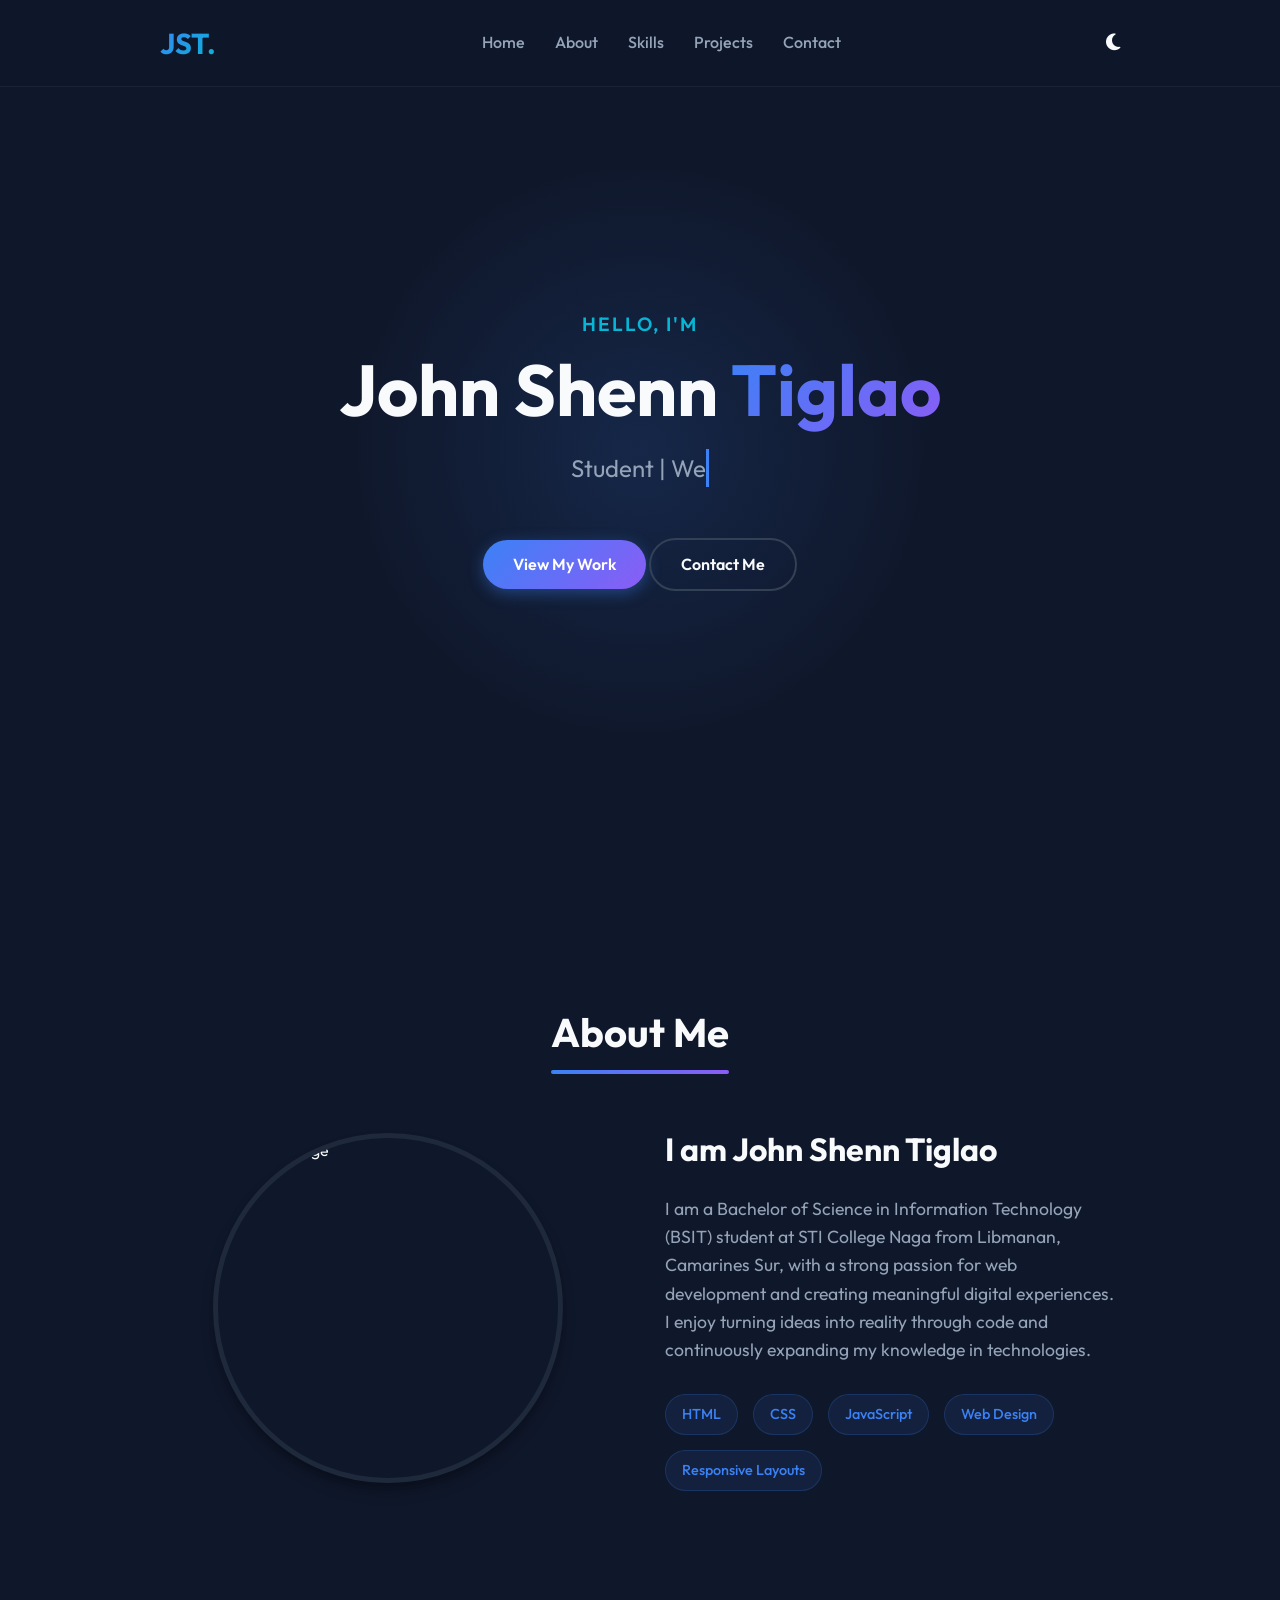
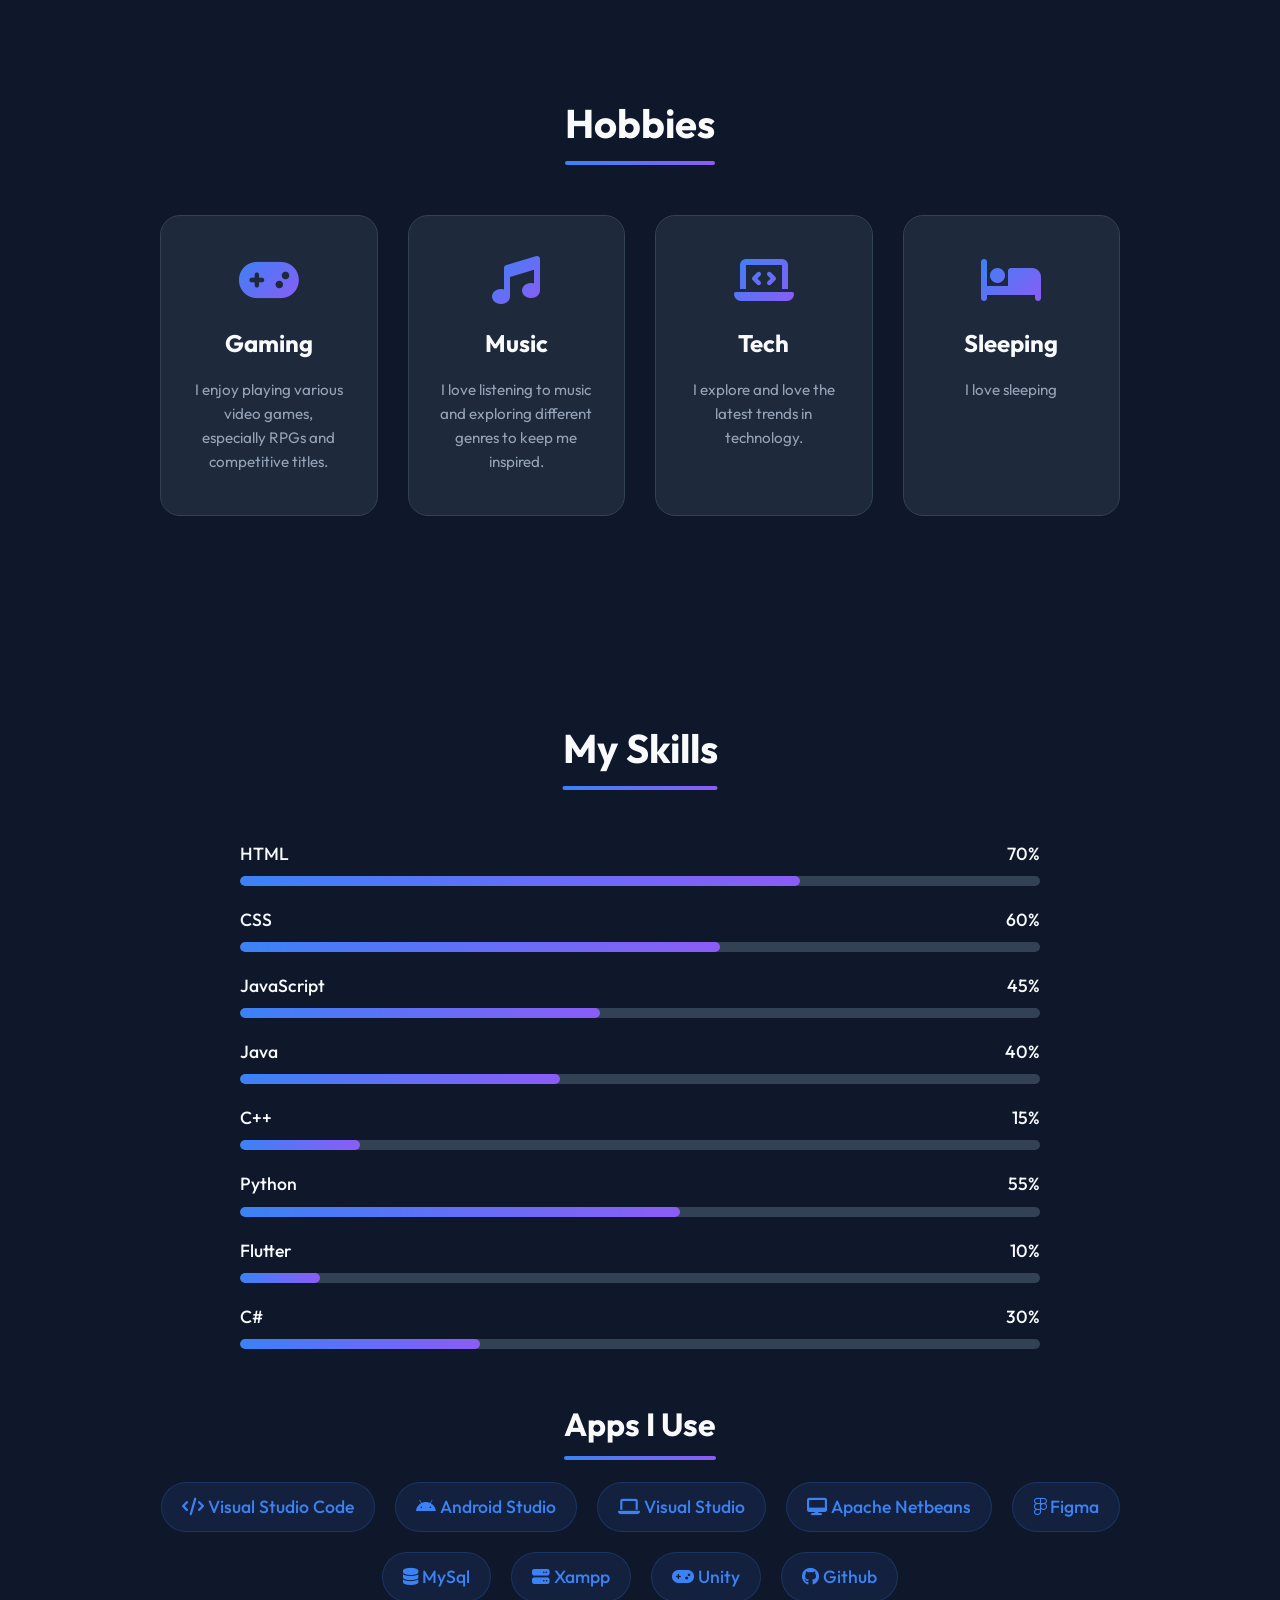
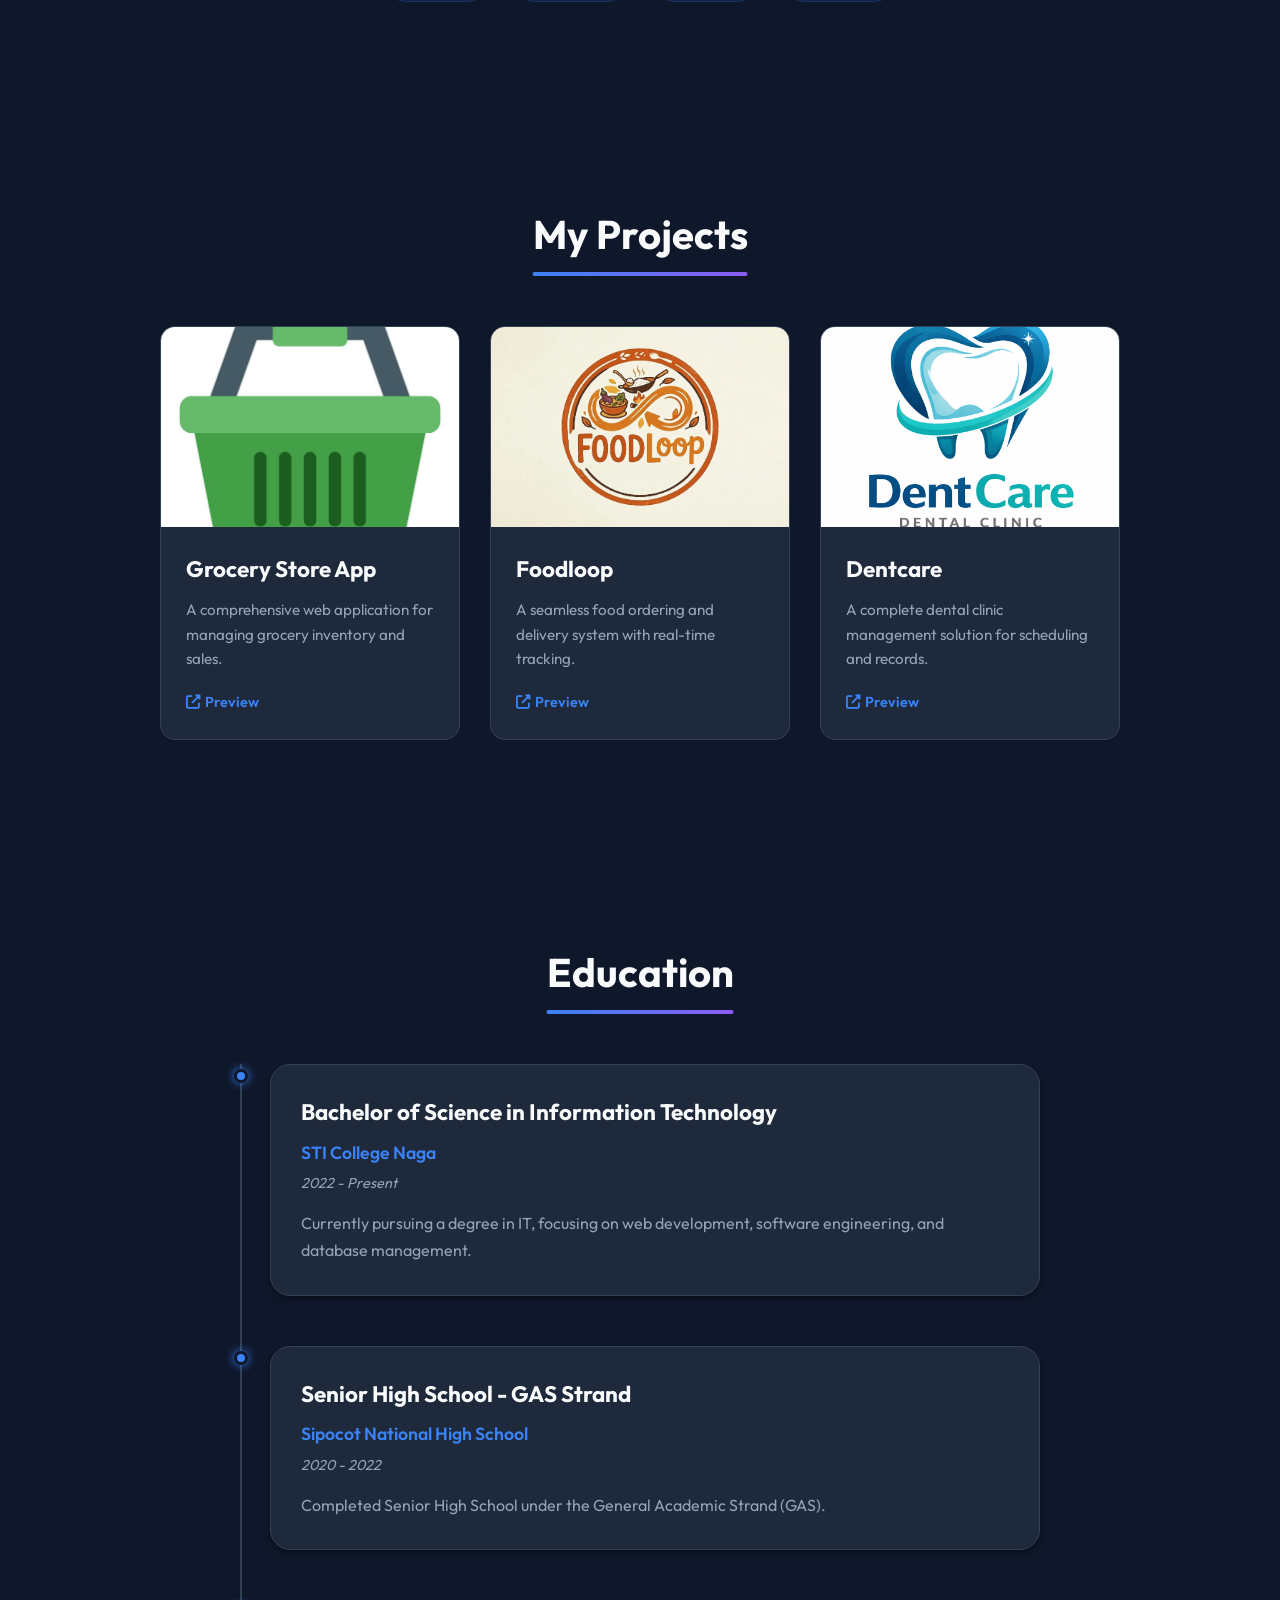
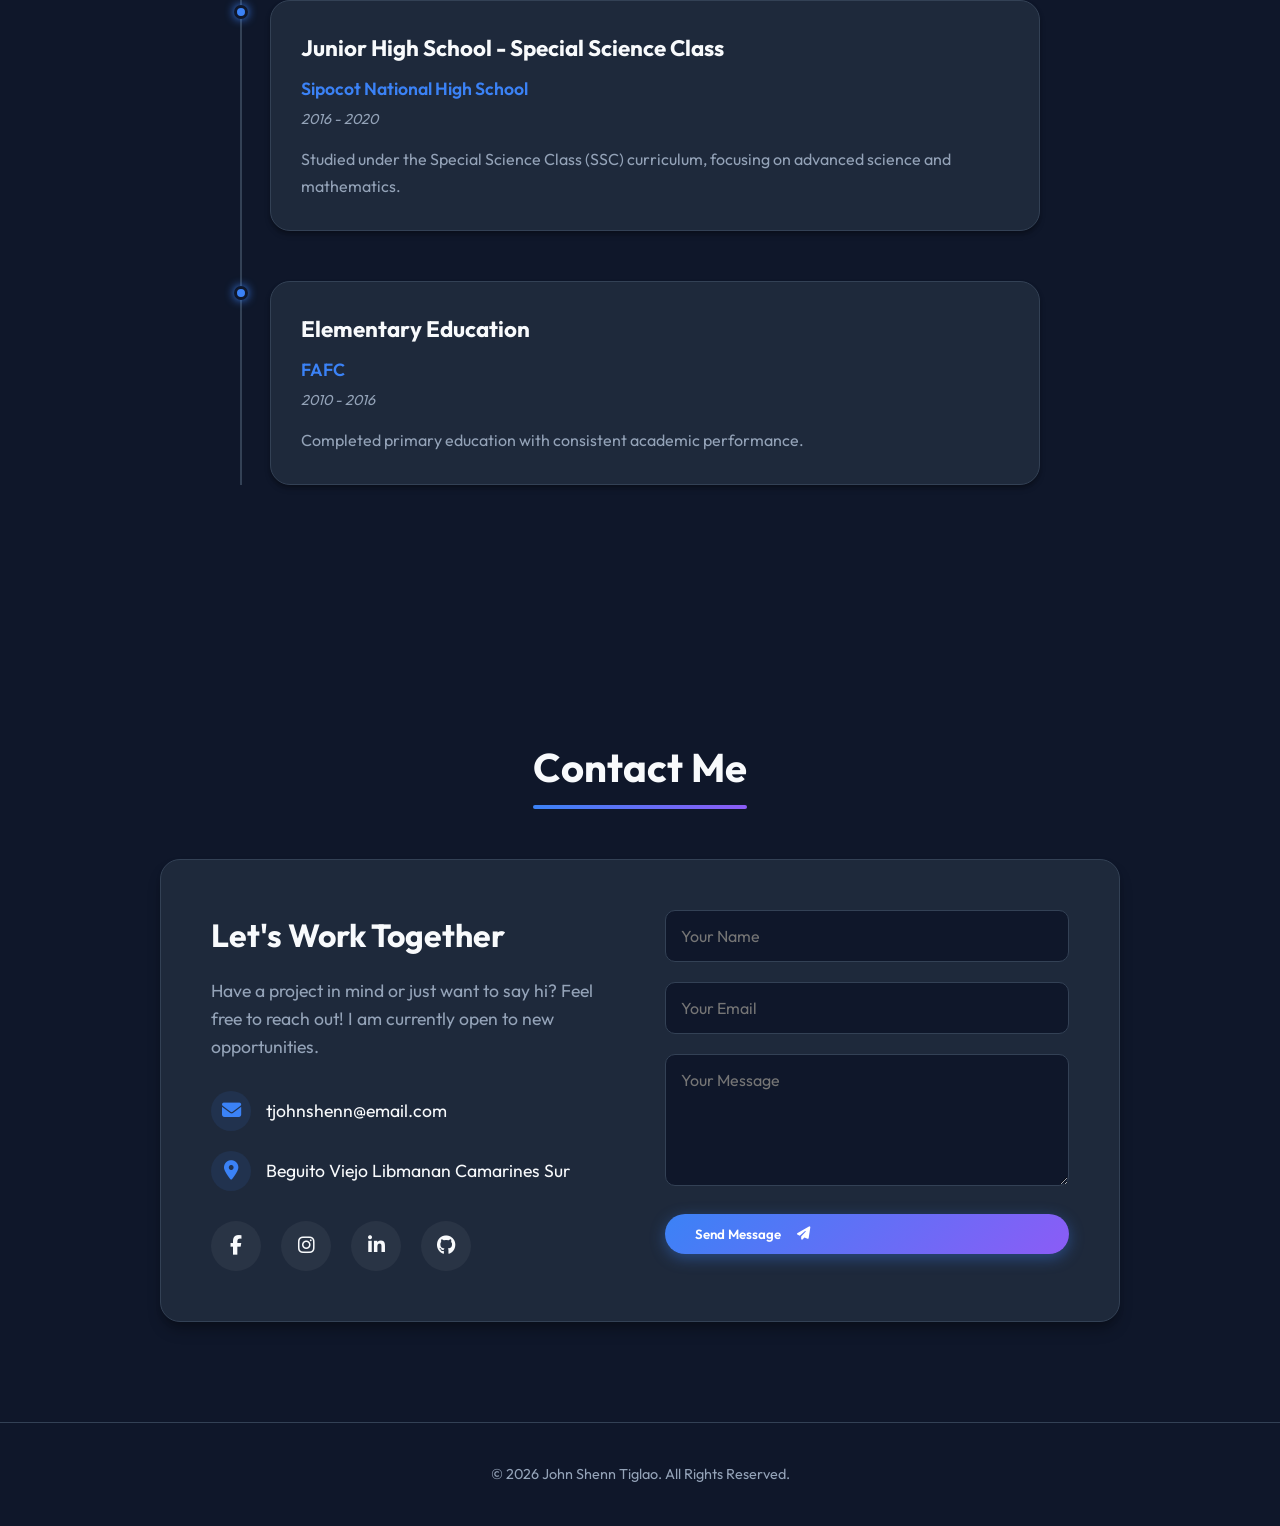
==== commit 71776cd2: "Add files via upload" ====
--- a/index.html
+++ b/index.html
@@ -58,7 +58,7 @@
             <h2 class="section-title">About Me</h2>
             <div class="about-grid">
                 <div class="about-image">
-                    <img src="2x2 pic (1).jpg" alt="Profile Image">
+                    <img src="IMG_20260426_152924.jpg" alt="Profile Image">
                 </div>
                 <div class="about-text">
                     <h3>I am John Shenn Tiglao</h3>
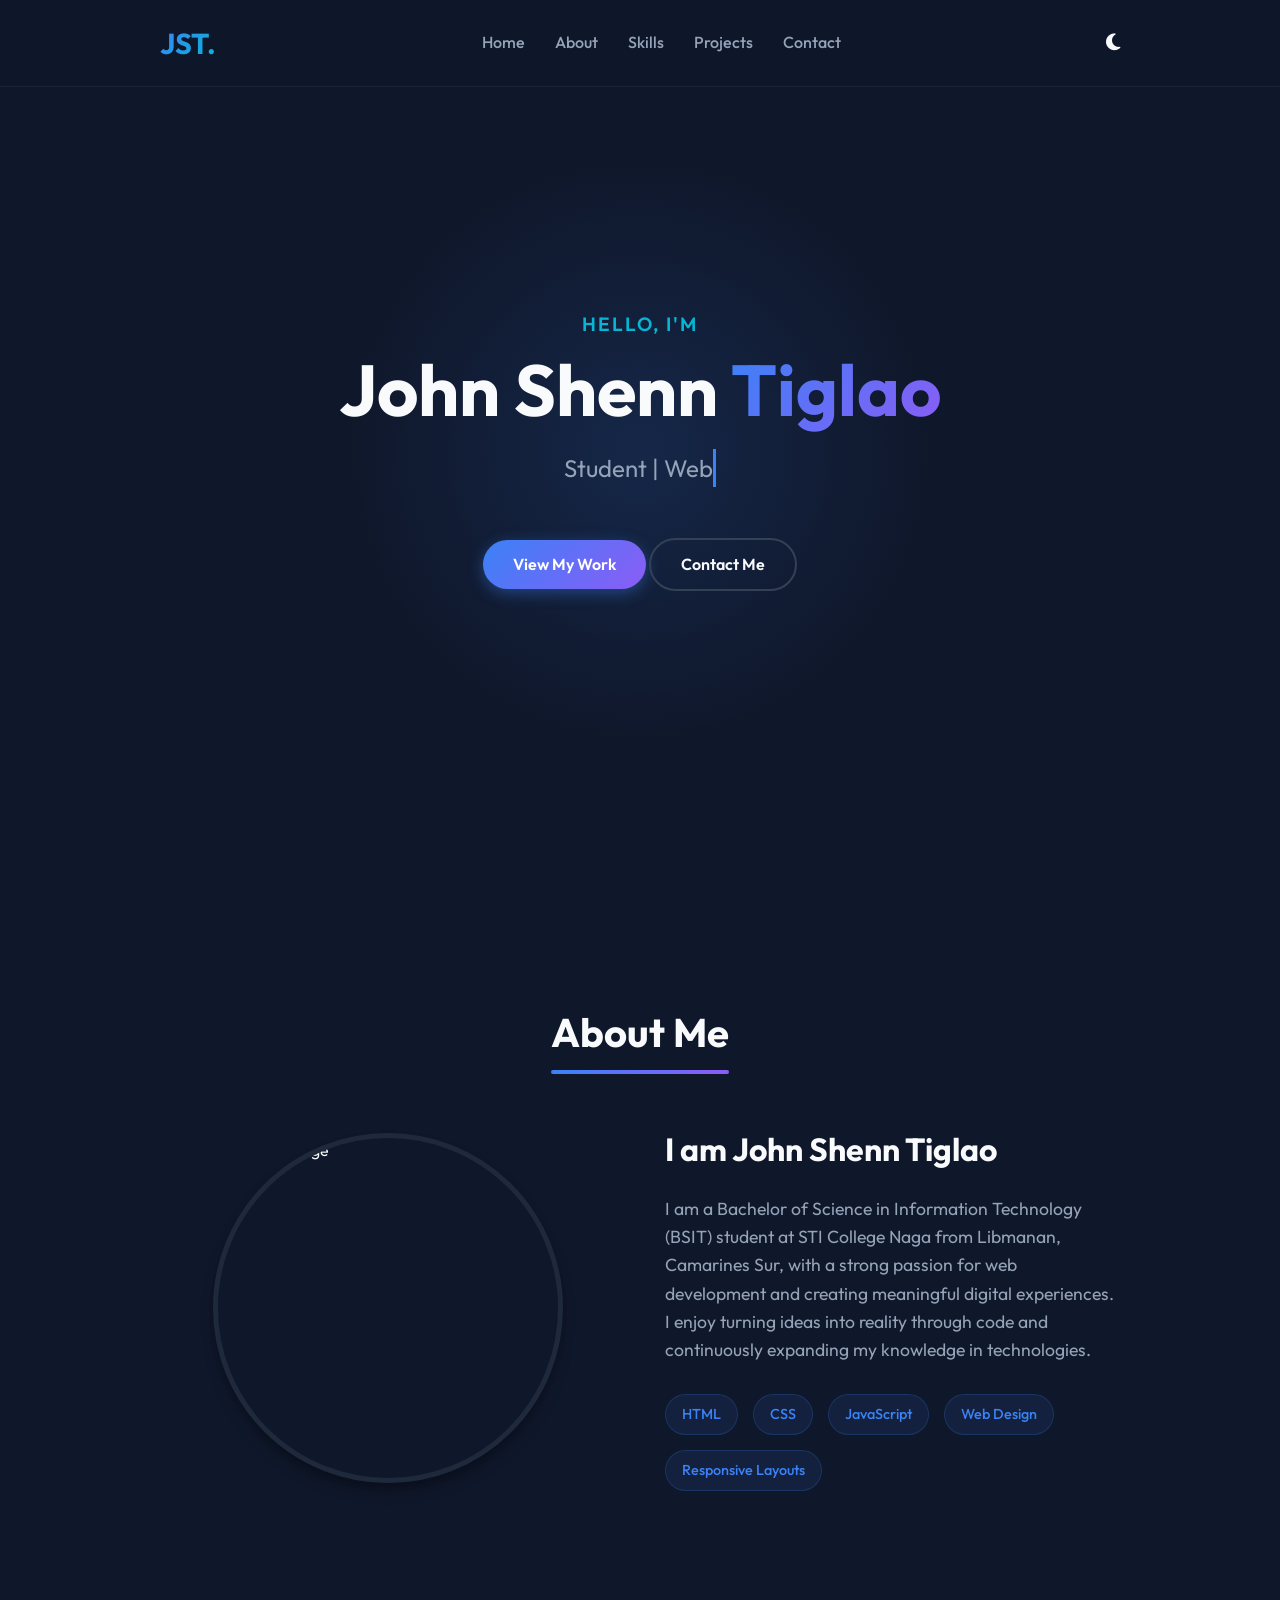
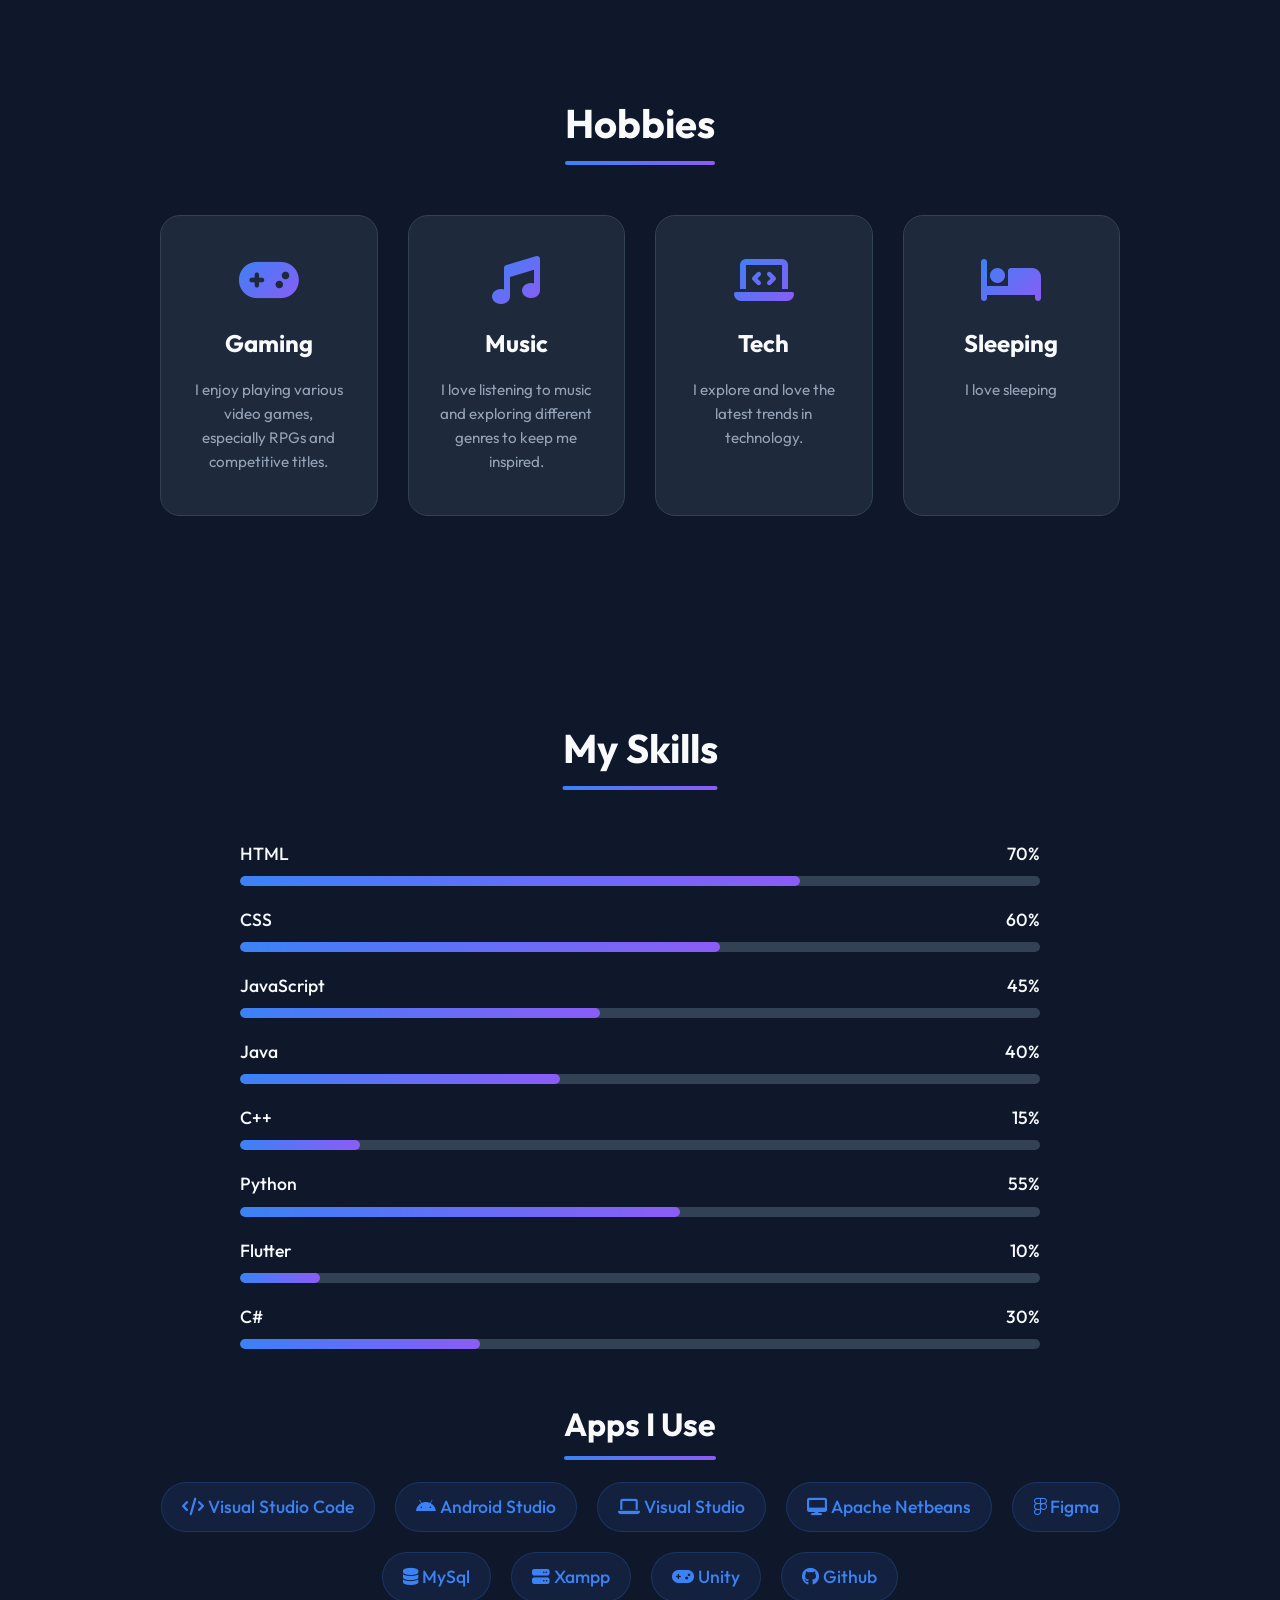
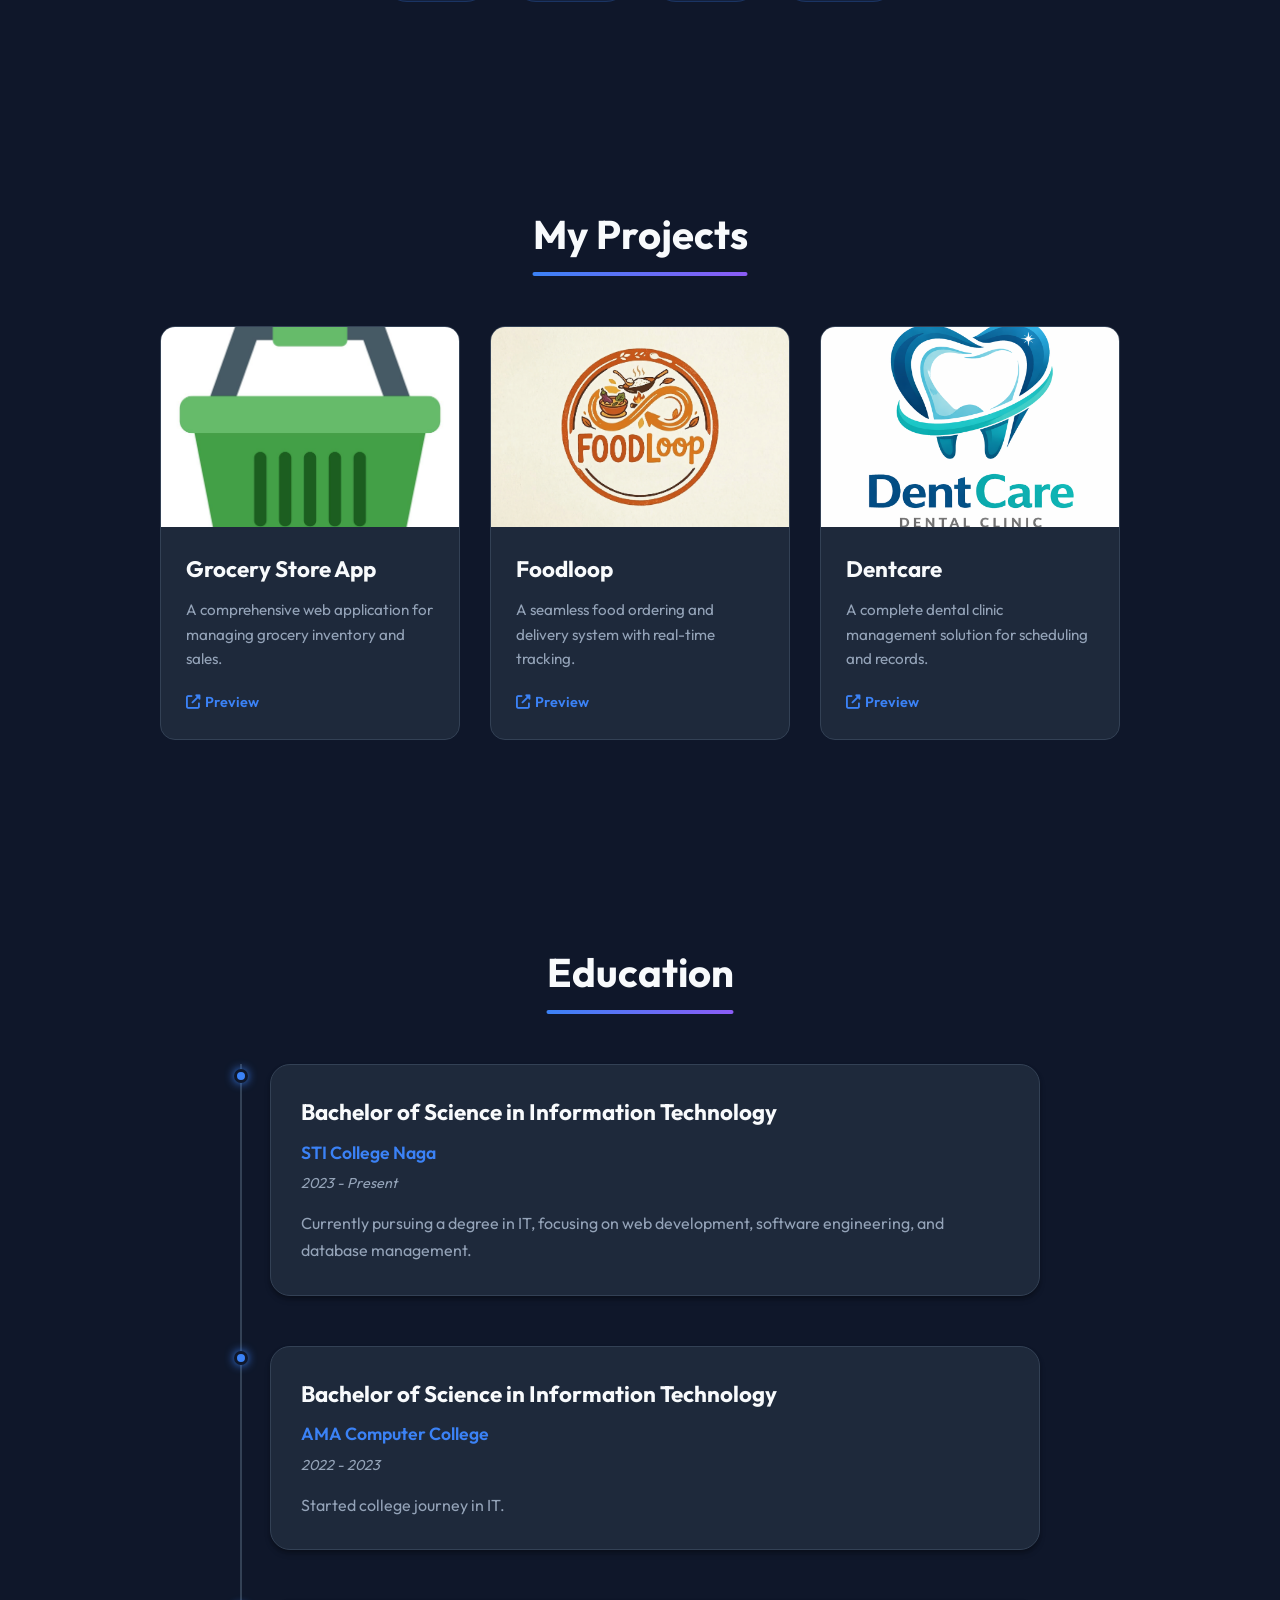
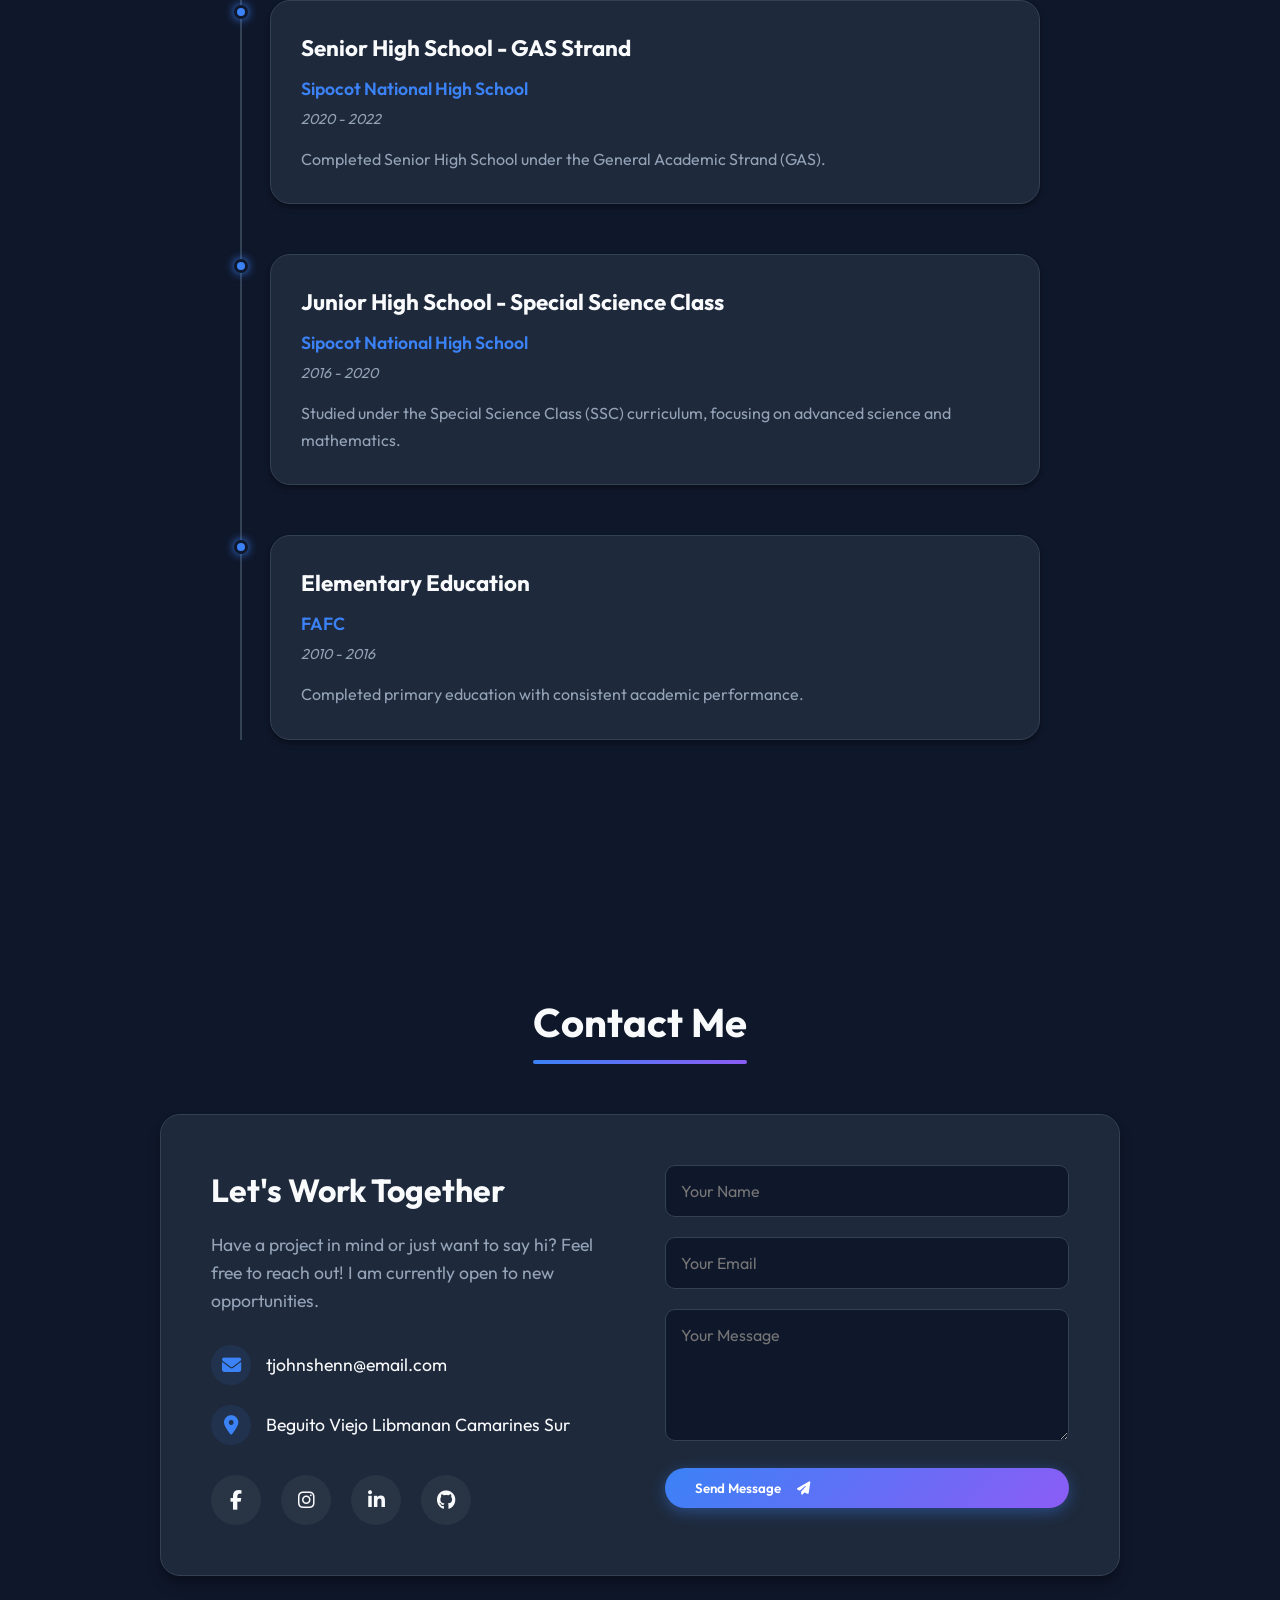
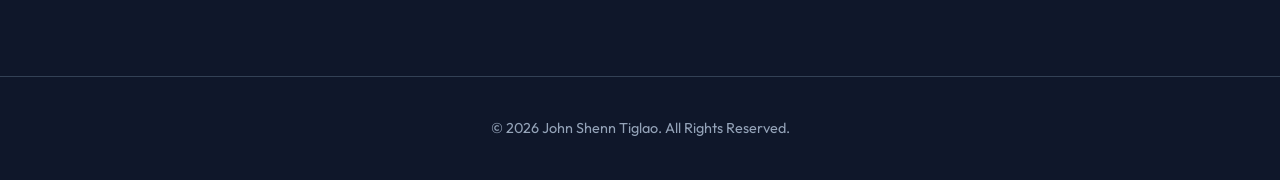
==== commit 5f6ac955: "Add files via upload" ====
--- a/index.html
+++ b/index.html
@@ -272,9 +272,18 @@
                     <div class="timeline-content">
                         <h3>Bachelor of Science in Information Technology</h3>
                         <p class="institution">STI College Naga</p>
-                        <p class="duration">2022 - Present</p>
+                        <p class="duration">2023 - Present</p>
                         <p class="description">Currently pursuing a degree in IT, focusing on web development, software
                             engineering, and database management.</p>
+                    </div>
+                </div>
+                <div class="timeline-item">
+                    <div class="timeline-dot"></div>
+                    <div class="timeline-content">
+                        <h3>Bachelor of Science in Information Technology</h3>
+                        <p class="institution">AMA Computer College</p>
+                        <p class="duration">2022 - 2023</p>
+                        <p class="description">Started college journey in IT.</p>
                     </div>
                 </div>
                 <div class="timeline-item">
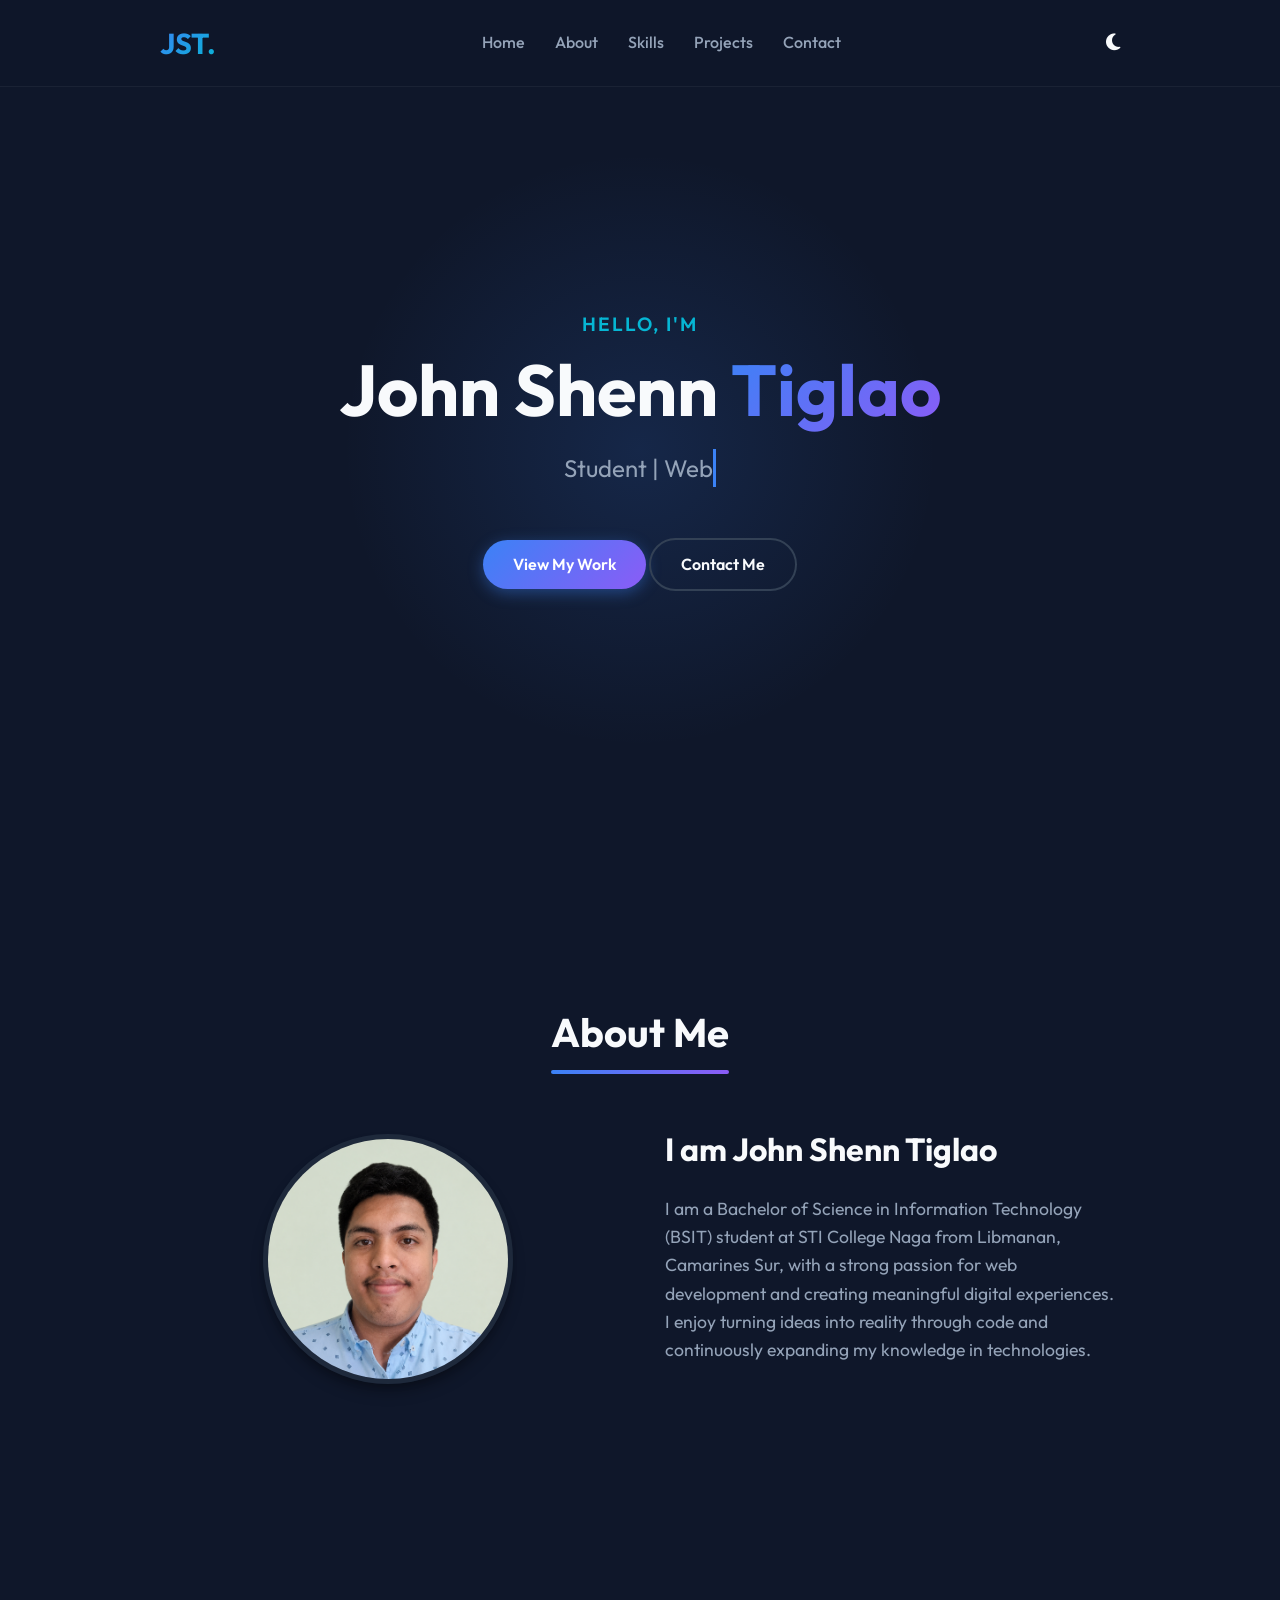
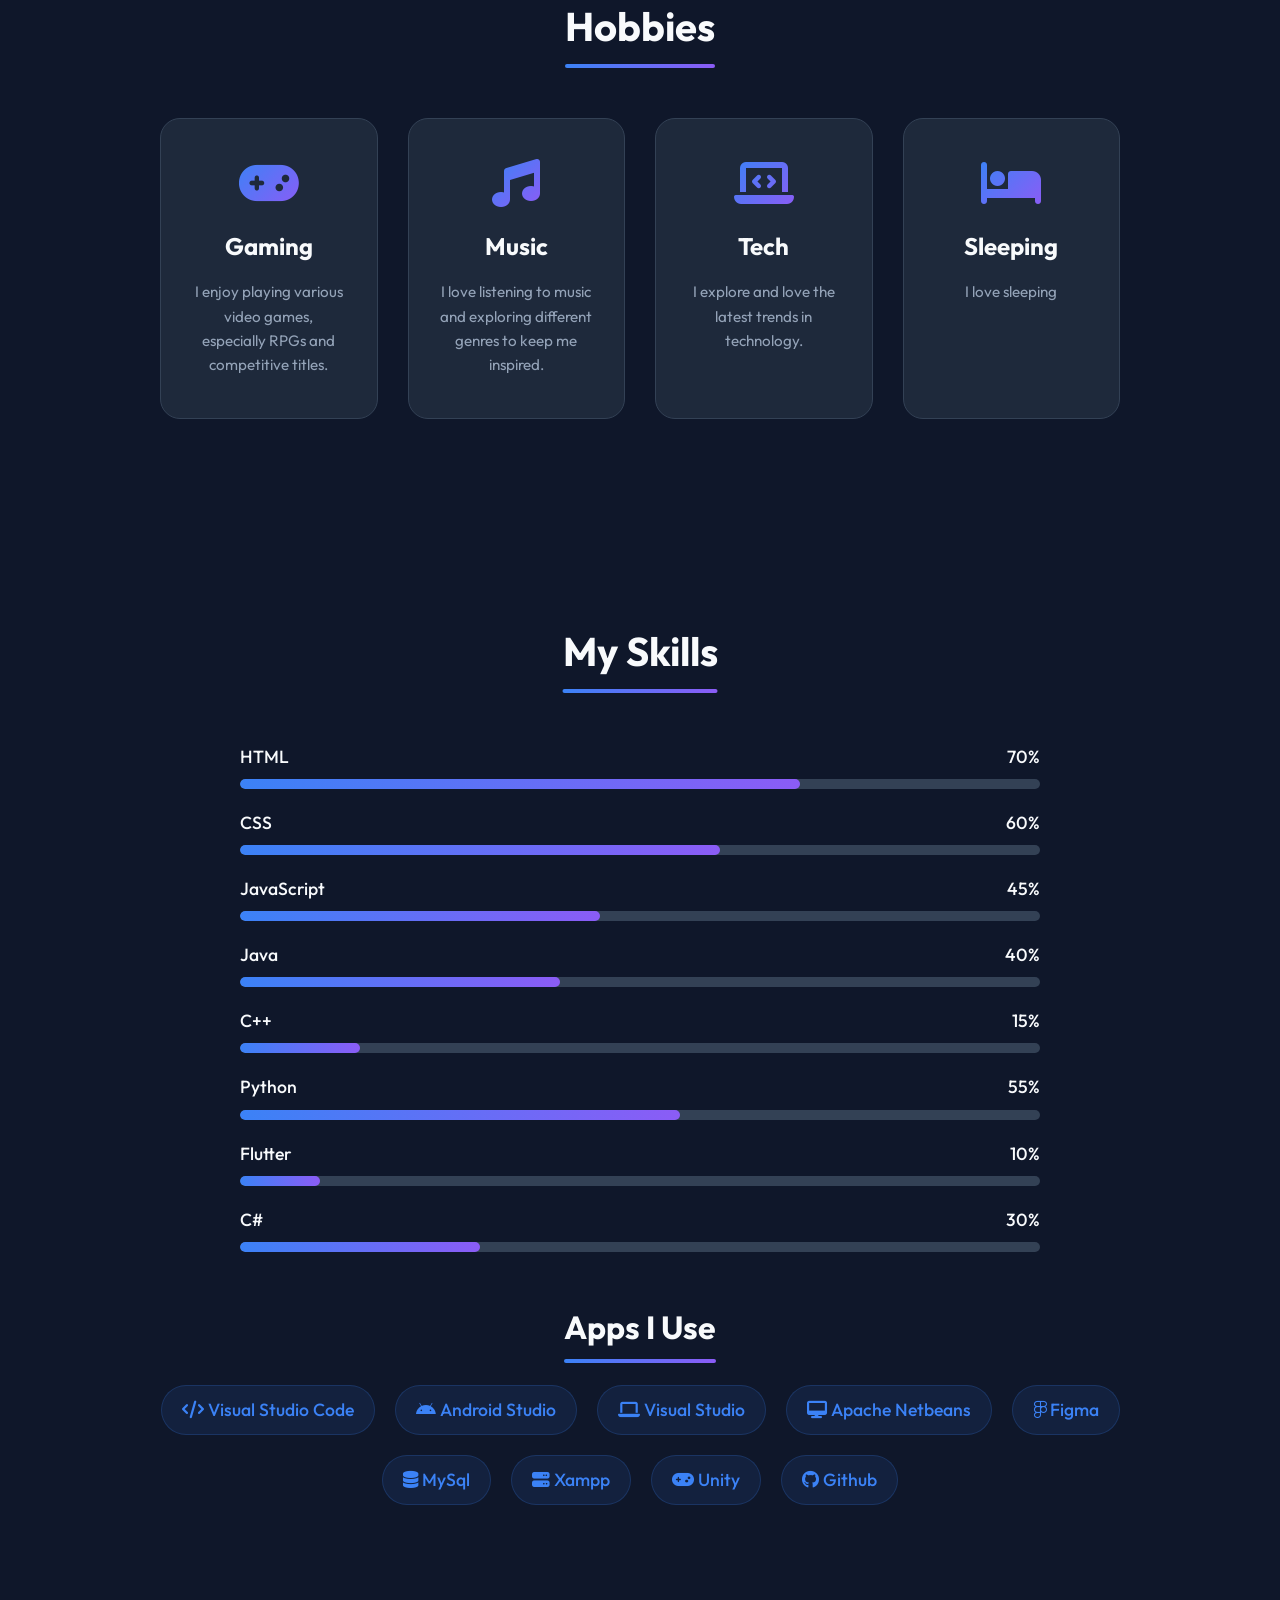
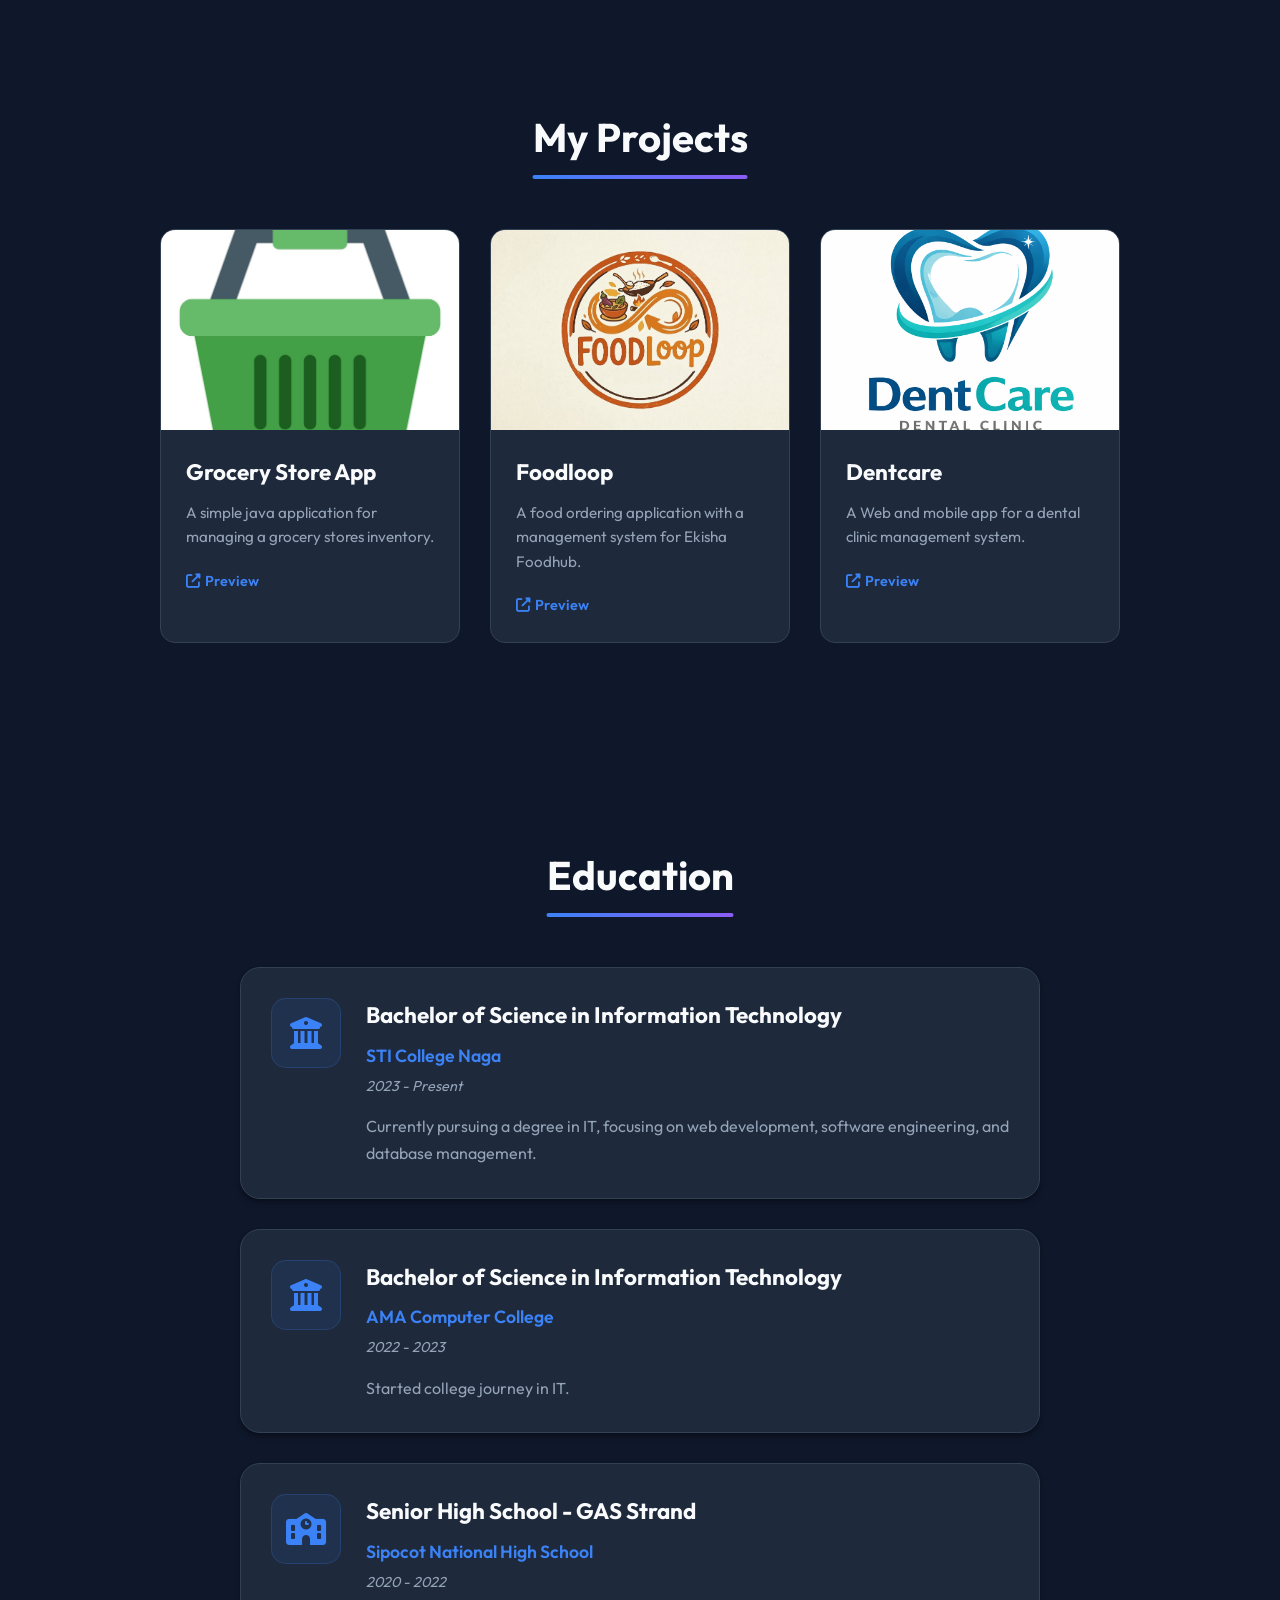
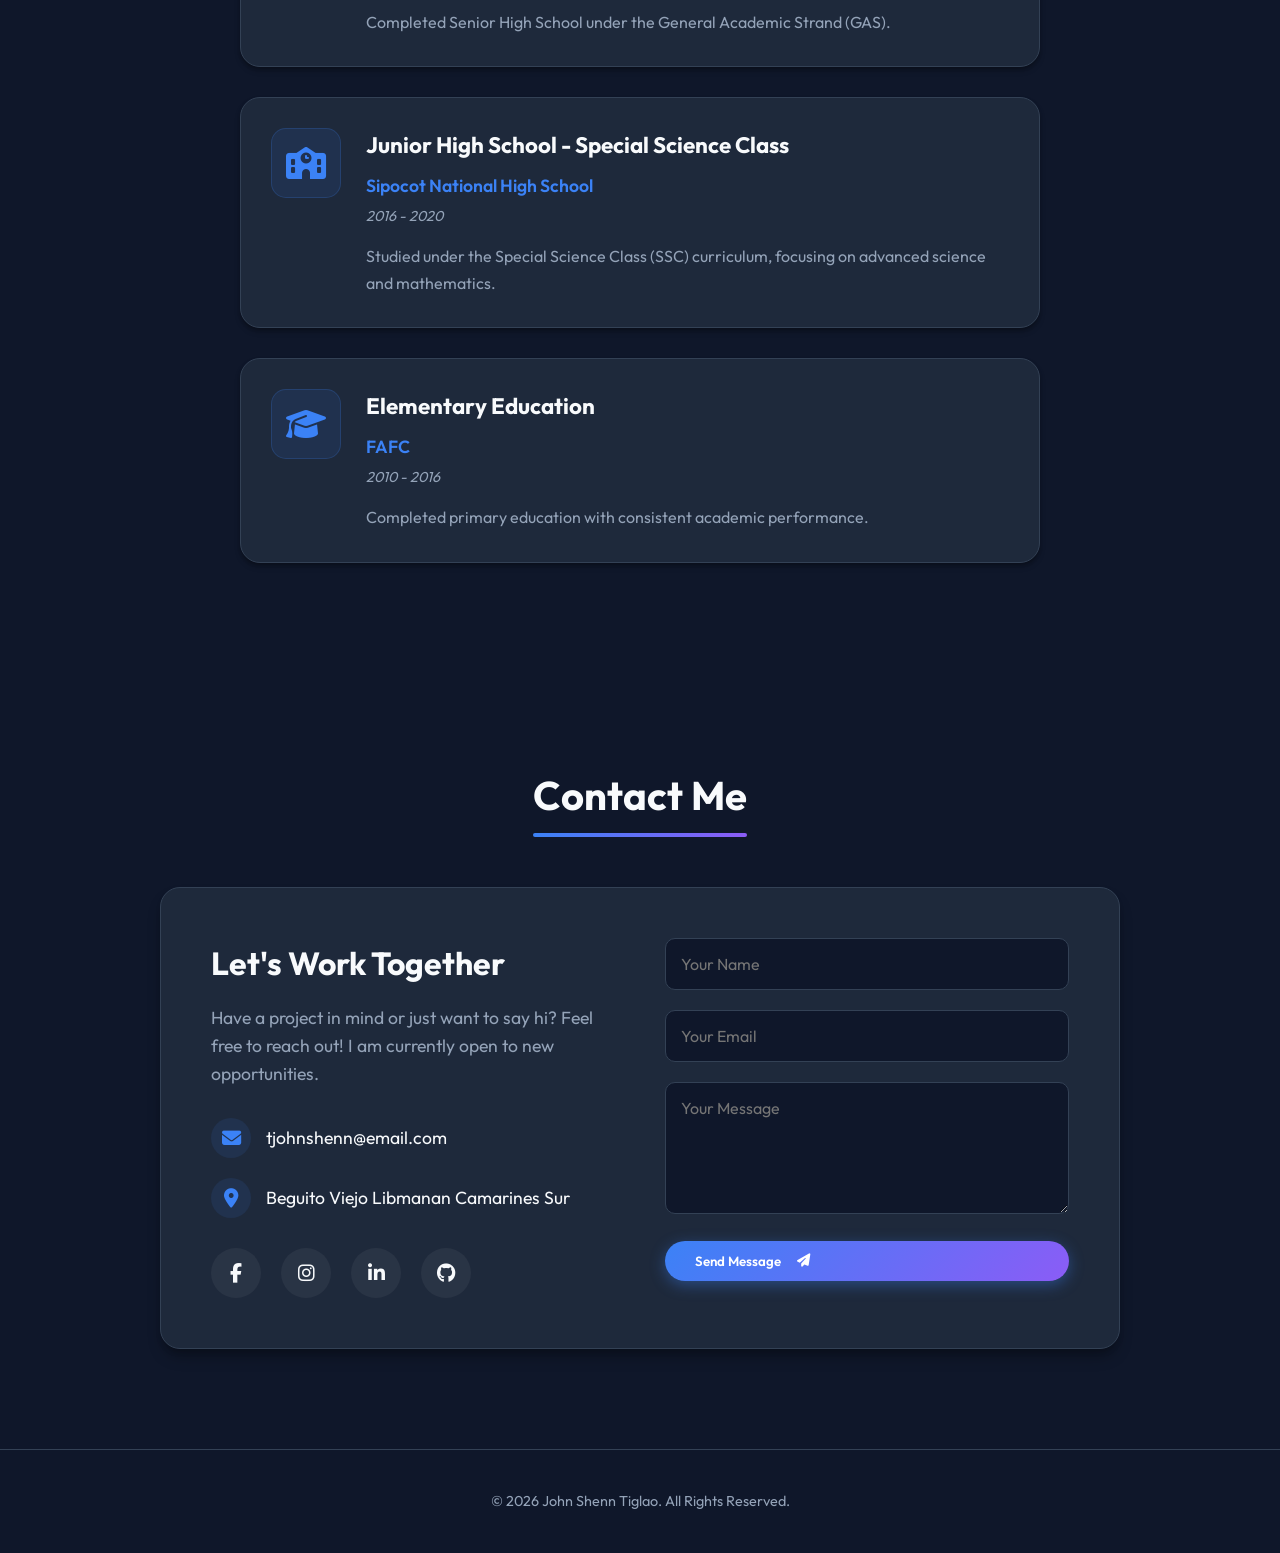
==== commit 4f19a93d: "Add files via upload" ====
--- a/index.html
+++ b/index.html
@@ -58,7 +58,7 @@
             <h2 class="section-title">About Me</h2>
             <div class="about-grid">
                 <div class="about-image">
-                    <img src="IMG_20260426_152924.jpg" alt="Profile Image">
+                    <img src="Apr 26, 2026, 09_18_00 PM.png" alt="Profile Image">
                 </div>
                 <div class="about-text">
                     <h3>I am John Shenn Tiglao</h3>
@@ -68,13 +68,6 @@
                         digital experiences. I enjoy turning ideas into reality through code and continuously expanding
                         my knowledge in technologies.
                     </p>
-                    <div class="skills-list">
-                        <span class="skill-tag">HTML</span>
-                        <span class="skill-tag">CSS</span>
-                        <span class="skill-tag">JavaScript</span>
-                        <span class="skill-tag">Web Design</span>
-                        <span class="skill-tag">Responsive Layouts</span>
-                    </div>
                 </div>
             </div>
         </div>
@@ -220,7 +213,7 @@
                     </div>
                     <div class="card-content">
                         <h3>Grocery Store App</h3>
-                        <p>A comprehensive web application for managing grocery inventory and sales.</p>
+                        <p>A simple java application for managing a grocery stores inventory.</p>
                         <div class="card-links">
                             <a href="grocery.html" class="link-btn" onclick="event.stopPropagation();">
                                 <i class="fas fa-external-link-alt"></i> Preview
@@ -236,7 +229,7 @@
                     </div>
                     <div class="card-content">
                         <h3>Foodloop</h3>
-                        <p>A seamless food ordering and delivery system with real-time tracking.</p>
+                        <p>A food ordering application with a management system for Ekisha Foodhub.</p>
                         <div class="card-links">
                             <a href="foodloop.html" class="link-btn" onclick="event.stopPropagation();">
                                 <i class="fas fa-external-link-alt"></i> Preview
@@ -251,7 +244,7 @@
                     </div>
                     <div class="card-content">
                         <h3>Dentcare</h3>
-                        <p>A complete dental clinic management solution for scheduling and records.</p>
+                        <p>A Web and mobile app for a dental clinic management system.</p>
                         <div class="card-links">
                             <a href="dentcare.html" class="link-btn" onclick="event.stopPropagation();">
                                 <i class="fas fa-external-link-alt"></i> Preview
@@ -266,10 +259,12 @@
     <section id="education" class="section education reveal">
         <div class="container">
             <h2 class="section-title">Education</h2>
-            <div class="timeline">
-                <div class="timeline-item">
-                    <div class="timeline-dot"></div>
-                    <div class="timeline-content">
+            <div class="education-list">
+                <div class="education-item">
+                    <div class="school-logo">
+                        <i class="fas fa-university"></i>
+                    </div>
+                    <div class="education-content">
                         <h3>Bachelor of Science in Information Technology</h3>
                         <p class="institution">STI College Naga</p>
                         <p class="duration">2023 - Present</p>
@@ -277,27 +272,33 @@
                             engineering, and database management.</p>
                     </div>
                 </div>
-                <div class="timeline-item">
-                    <div class="timeline-dot"></div>
-                    <div class="timeline-content">
+                <div class="education-item">
+                    <div class="school-logo">
+                        <i class="fas fa-university"></i>
+                    </div>
+                    <div class="education-content">
                         <h3>Bachelor of Science in Information Technology</h3>
                         <p class="institution">AMA Computer College</p>
                         <p class="duration">2022 - 2023</p>
                         <p class="description">Started college journey in IT.</p>
                     </div>
                 </div>
-                <div class="timeline-item">
-                    <div class="timeline-dot"></div>
-                    <div class="timeline-content">
+                <div class="education-item">
+                    <div class="school-logo">
+                        <i class="fas fa-school"></i>
+                    </div>
+                    <div class="education-content">
                         <h3>Senior High School - GAS Strand</h3>
                         <p class="institution">Sipocot National High School</p>
                         <p class="duration">2020 - 2022</p>
                         <p class="description">Completed Senior High School under the General Academic Strand (GAS).</p>
                     </div>
                 </div>
-                <div class="timeline-item">
-                    <div class="timeline-dot"></div>
-                    <div class="timeline-content">
+                <div class="education-item">
+                    <div class="school-logo">
+                        <i class="fas fa-school"></i>
+                    </div>
+                    <div class="education-content">
                         <h3>Junior High School - Special Science Class</h3>
                         <p class="institution">Sipocot National High School</p>
                         <p class="duration">2016 - 2020</p>
@@ -305,9 +306,11 @@
                             advanced science and mathematics.</p>
                     </div>
                 </div>
-                <div class="timeline-item">
-                    <div class="timeline-dot"></div>
-                    <div class="timeline-content">
+                <div class="education-item">
+                    <div class="school-logo">
+                        <i class="fas fa-graduation-cap"></i>
+                    </div>
+                    <div class="education-content">
                         <h3>Elementary Education</h3>
                         <p class="institution">FAFC</p>
                         <p class="duration">2010 - 2016</p>
--- a/style.css
+++ b/style.css
@@ -292,7 +292,7 @@
 
 .about-image img {
     width: 100%;
-    max-width: 350px;
+    max-width: 250px;
     aspect-ratio: 1/1;
     border-radius: 50%;
     object-fit: cover;
@@ -322,41 +322,18 @@
 /* =========================================
    Education Section (Timeline)
    ========================================= */
-.timeline {
+.education-list {
     max-width: 800px;
     margin: 0 auto;
-    position: relative;
-    padding-left: 30px;
-}
-
-.timeline::before {
-    content: '';
-    position: absolute;
-    left: 0;
-    top: 0;
-    height: 100%;
-    width: 2px;
-    background: var(--border-color);
-}
-
-.timeline-item {
-    position: relative;
-    margin-bottom: 50px;
-}
-
-.timeline-dot {
-    position: absolute;
-    left: -36px;
-    top: 5px;
-    width: 14px;
-    height: 14px;
-    border-radius: 50%;
-    background: var(--primary-color);
-    box-shadow: 0 0 10px var(--primary-color);
-    border: 3px solid var(--bg-dark);
-}
-
-.timeline-content {
+    display: flex;
+    flex-direction: column;
+    gap: 30px;
+}
+
+.education-item {
+    display: flex;
+    gap: 25px;
+    align-items: flex-start;
     background: var(--bg-card);
     padding: 30px;
     border-radius: 20px;
@@ -365,13 +342,40 @@
     transition: var(--transition);
 }
 
-.timeline-content:hover {
-    transform: translateX(10px);
+.education-item:hover {
+    transform: translateY(-5px);
     border-color: var(--primary-color);
     box-shadow: var(--shadow-lg);
 }
 
-.timeline-content h3 {
+.school-logo {
+    min-width: 70px;
+    height: 70px;
+    background: rgba(59, 130, 246, 0.1);
+    border-radius: 15px;
+    display: flex;
+    justify-content: center;
+    align-items: center;
+    border: 1px solid rgba(59, 130, 246, 0.2);
+}
+
+.school-logo i {
+    font-size: 2rem;
+    color: var(--primary-color);
+}
+
+.school-logo img {
+    width: 100%;
+    height: 100%;
+    object-fit: contain;
+    padding: 10px;
+}
+
+.education-content {
+    flex: 1;
+}
+
+.education-content h3 {
     font-size: 1.4rem;
     margin-bottom: 8px;
 }
@@ -391,7 +395,7 @@
     display: block;
 }
 
-.timeline-content .description {
+.education-content .description {
     font-size: 1rem;
     color: var(--text-muted);
     line-height: 1.7;
@@ -784,25 +788,56 @@
    Animations & Keyframes
    ========================================= */
 @keyframes float {
-    0% { transform: translate(-50%, -50%) translateY(0px); }
-    50% { transform: translate(-50%, -50%) translateY(-20px); }
-    100% { transform: translate(-50%, -50%) translateY(0px); }
+    0% {
+        transform: translate(-50%, -50%) translateY(0px);
+    }
+
+    50% {
+        transform: translate(-50%, -50%) translateY(-20px);
+    }
+
+    100% {
+        transform: translate(-50%, -50%) translateY(0px);
+    }
 }
 
 @keyframes pulse {
-    0% { transform: scale(1); opacity: 0.5; }
-    50% { transform: scale(1.05); opacity: 0.8; }
-    100% { transform: scale(1); opacity: 0.5; }
+    0% {
+        transform: scale(1);
+        opacity: 0.5;
+    }
+
+    50% {
+        transform: scale(1.05);
+        opacity: 0.8;
+    }
+
+    100% {
+        transform: scale(1);
+        opacity: 0.5;
+    }
 }
 
 @keyframes typing {
-    from { width: 0; }
-    to { width: 100%; }
+    from {
+        width: 0;
+    }
+
+    to {
+        width: 100%;
+    }
 }
 
 @keyframes blink {
-    from, to { border-color: transparent; }
-    50% { border-color: var(--primary-color); }
+
+    from,
+    to {
+        border-color: transparent;
+    }
+
+    50% {
+        border-color: var(--primary-color);
+    }
 }
 
 .hero-shape {
@@ -818,14 +853,33 @@
 }
 
 /* Staggered Reveal Delay */
-.reveal.active .hobby-card:nth-child(1) { transition-delay: 0.1s; }
-.reveal.active .hobby-card:nth-child(2) { transition-delay: 0.2s; }
-.reveal.active .hobby-card:nth-child(3) { transition-delay: 0.3s; }
-.reveal.active .hobby-card:nth-child(4) { transition-delay: 0.4s; }
-
-.reveal.active .project-card:nth-child(1) { transition-delay: 0.1s; }
-.reveal.active .project-card:nth-child(2) { transition-delay: 0.2s; }
-.reveal.active .project-card:nth-child(3) { transition-delay: 0.3s; }
+.reveal.active .hobby-card:nth-child(1) {
+    transition-delay: 0.1s;
+}
+
+.reveal.active .hobby-card:nth-child(2) {
+    transition-delay: 0.2s;
+}
+
+.reveal.active .hobby-card:nth-child(3) {
+    transition-delay: 0.3s;
+}
+
+.reveal.active .hobby-card:nth-child(4) {
+    transition-delay: 0.4s;
+}
+
+.reveal.active .project-card:nth-child(1) {
+    transition-delay: 0.1s;
+}
+
+.reveal.active .project-card:nth-child(2) {
+    transition-delay: 0.2s;
+}
+
+.reveal.active .project-card:nth-child(3) {
+    transition-delay: 0.3s;
+}
 
 /* =========================================
    Animations
@@ -901,63 +955,74 @@
     .contact-grid {
         padding: 30px 20px;
     }
+
+    .education-item {
+        flex-direction: column;
+        align-items: center;
+        text-align: center;
+        gap: 20px;
+    }
+
+    .school-logo {
+        margin: 0 auto;
+    }
 }
 
 @media (max-width: 480px) {
     .hero h1 {
         font-size: 2.5rem;
     }
-    
+
     .hero .greeting {
         font-size: 1rem;
         letter-spacing: 1px;
     }
-    
+
     .typing-text {
         font-size: 1.1rem;
     }
-    
+
     .section-title {
         font-size: 1.7rem;
         margin-bottom: 40px;
     }
-    
+
     .section {
         padding: 60px 0;
     }
-    
+
     .container {
         padding: 0 15px;
     }
-    
+
     .about-image img {
-        max-width: 250px;
-    }
-    
+        max-width: 180px;
+    }
+
     .about-text h3 {
         font-size: 1.5rem;
     }
-    
+
     .skill-info {
         font-size: 1rem;
     }
-    
+
     .hobby-card {
         padding: 30px 20px;
     }
-    
+
     .contact-grid {
         padding: 25px 15px;
     }
-    
+
     .social-links {
         justify-content: center !important;
     }
-    
+
     .contact-info {
         text-align: center;
     }
-    
+
     .contact-item {
         justify-content: center;
     }
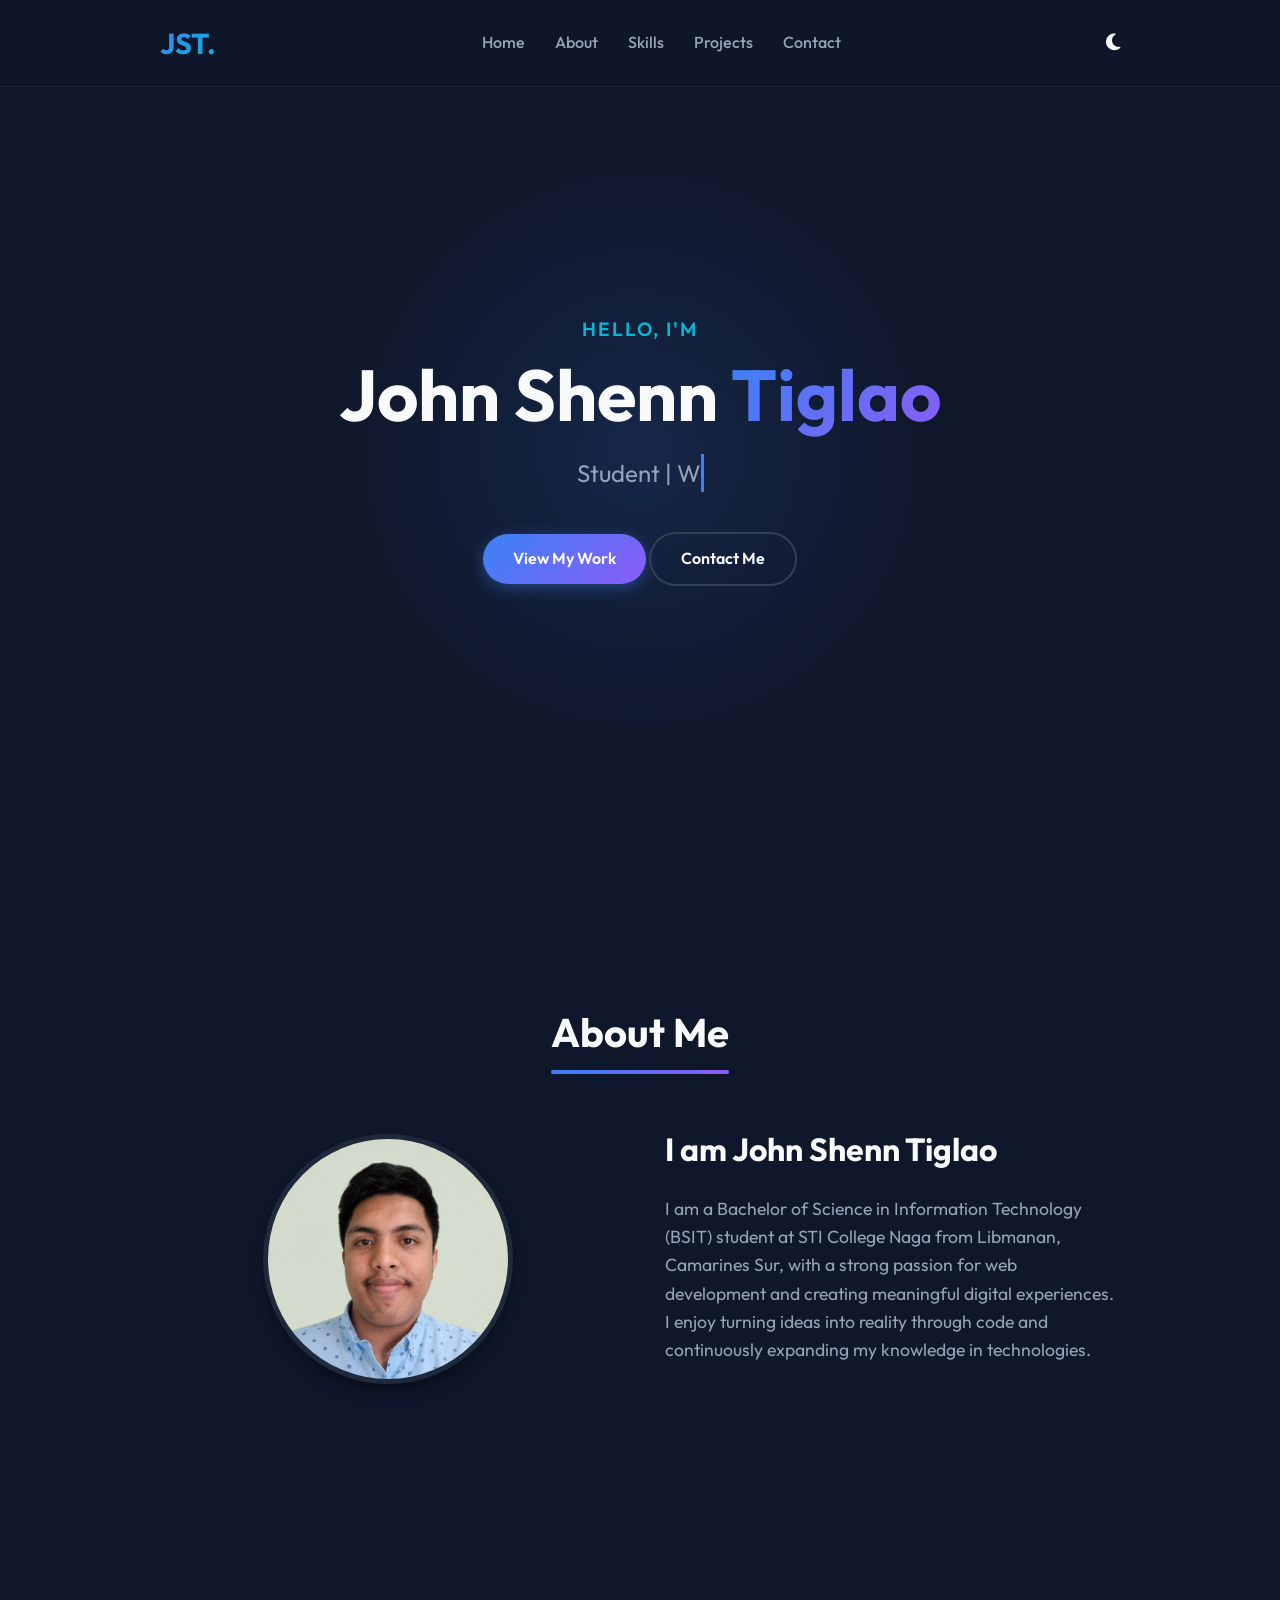
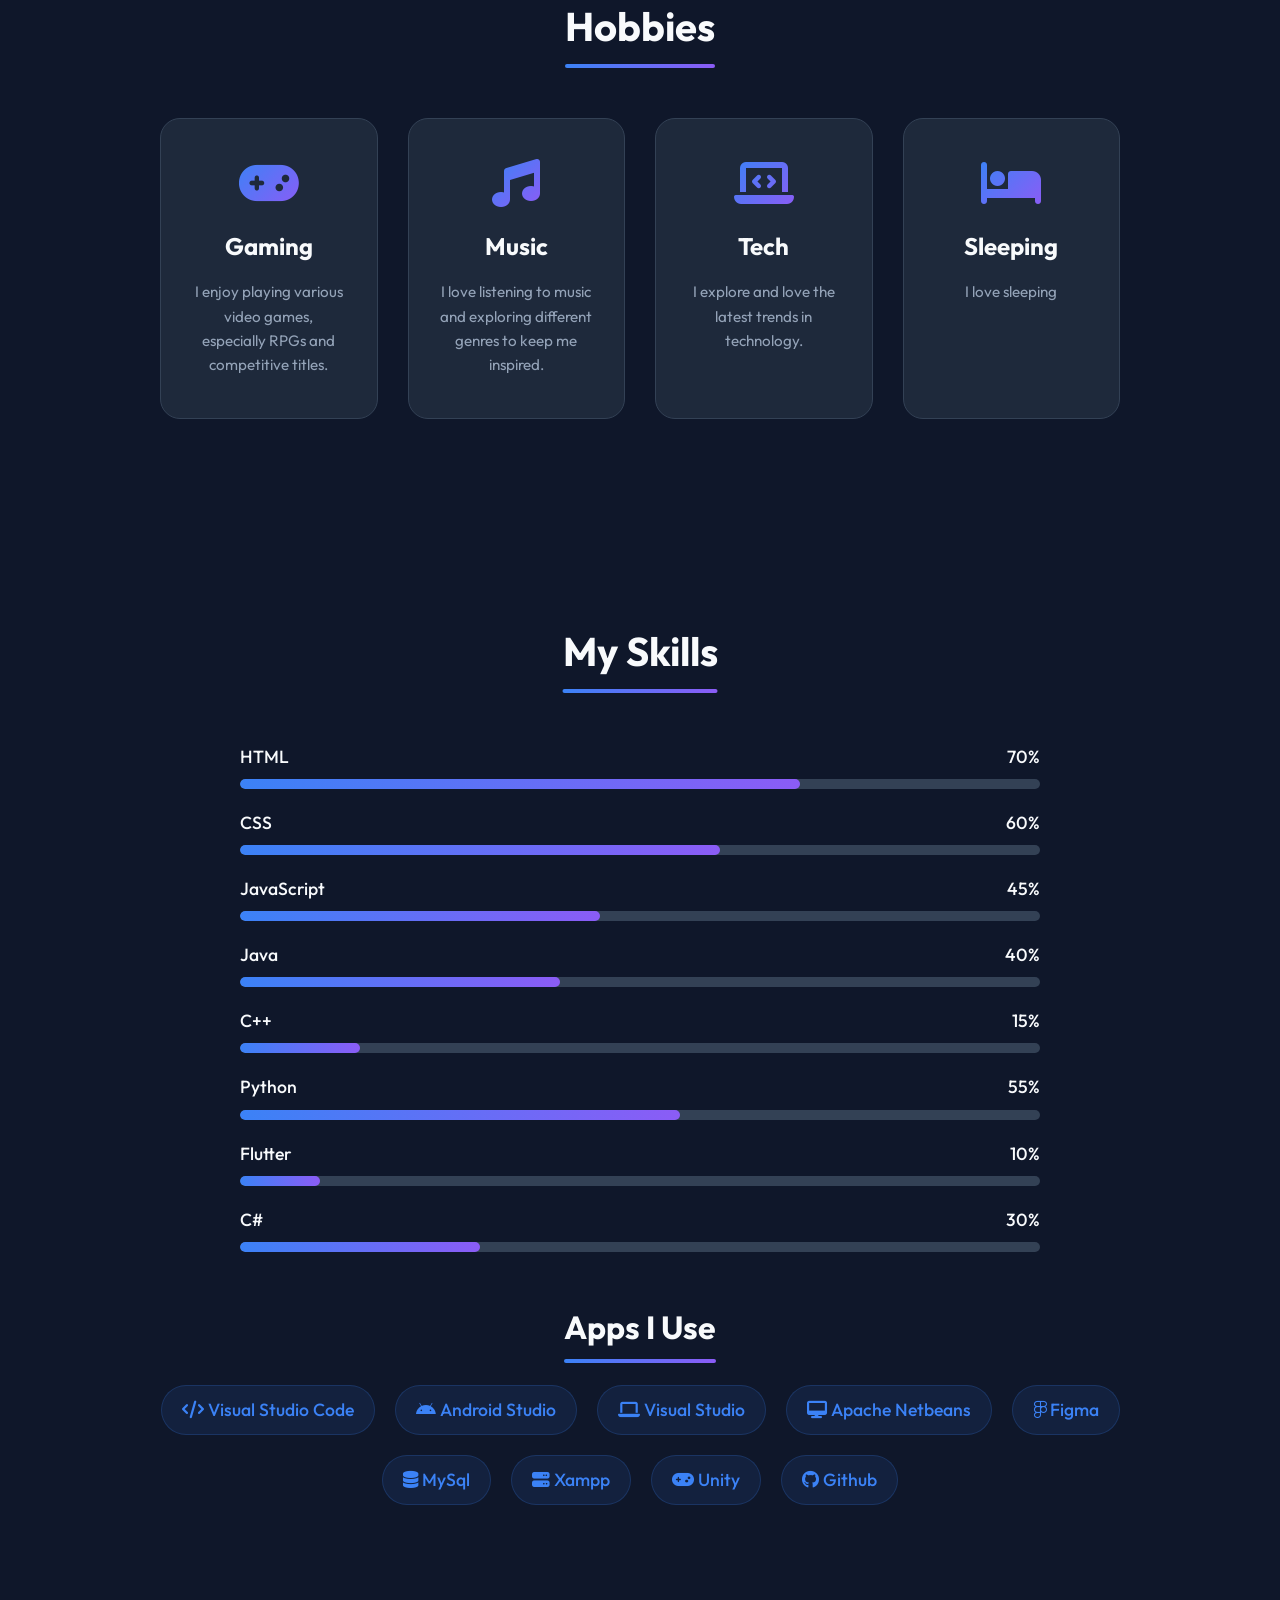
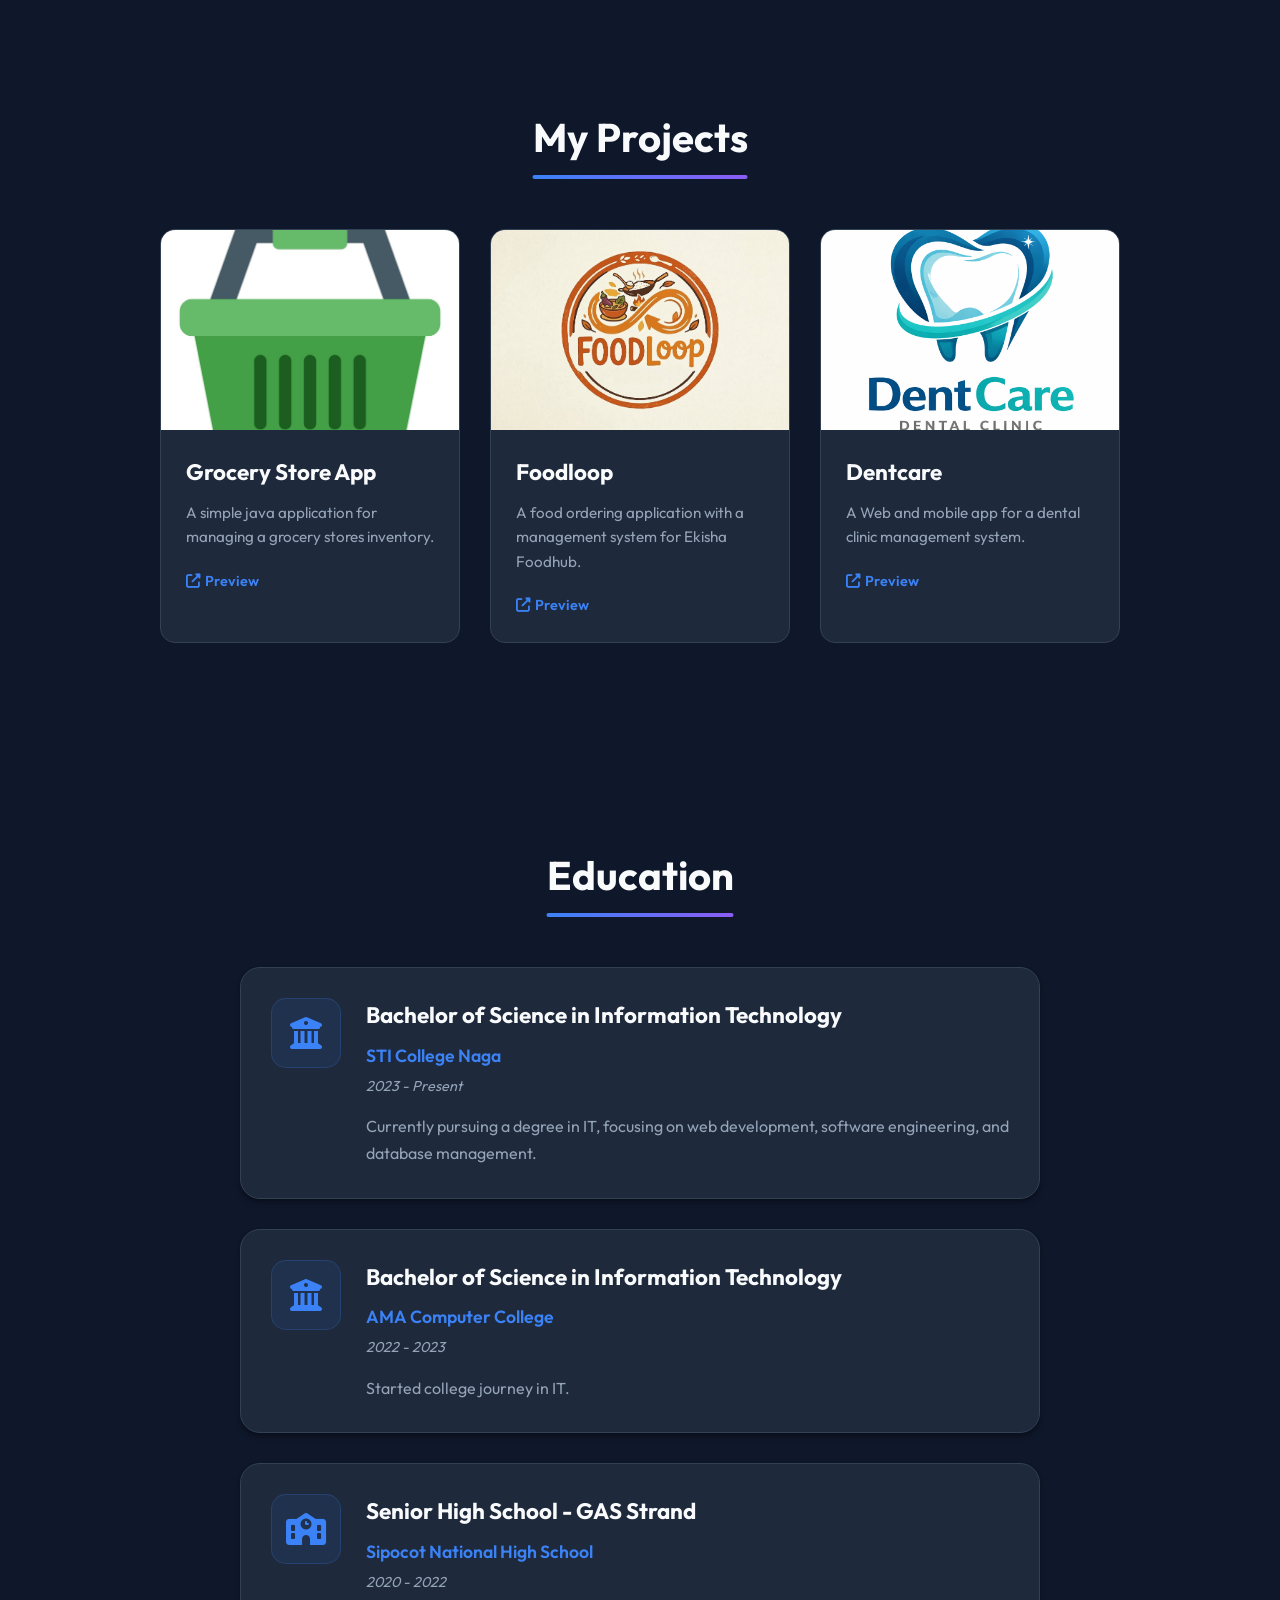
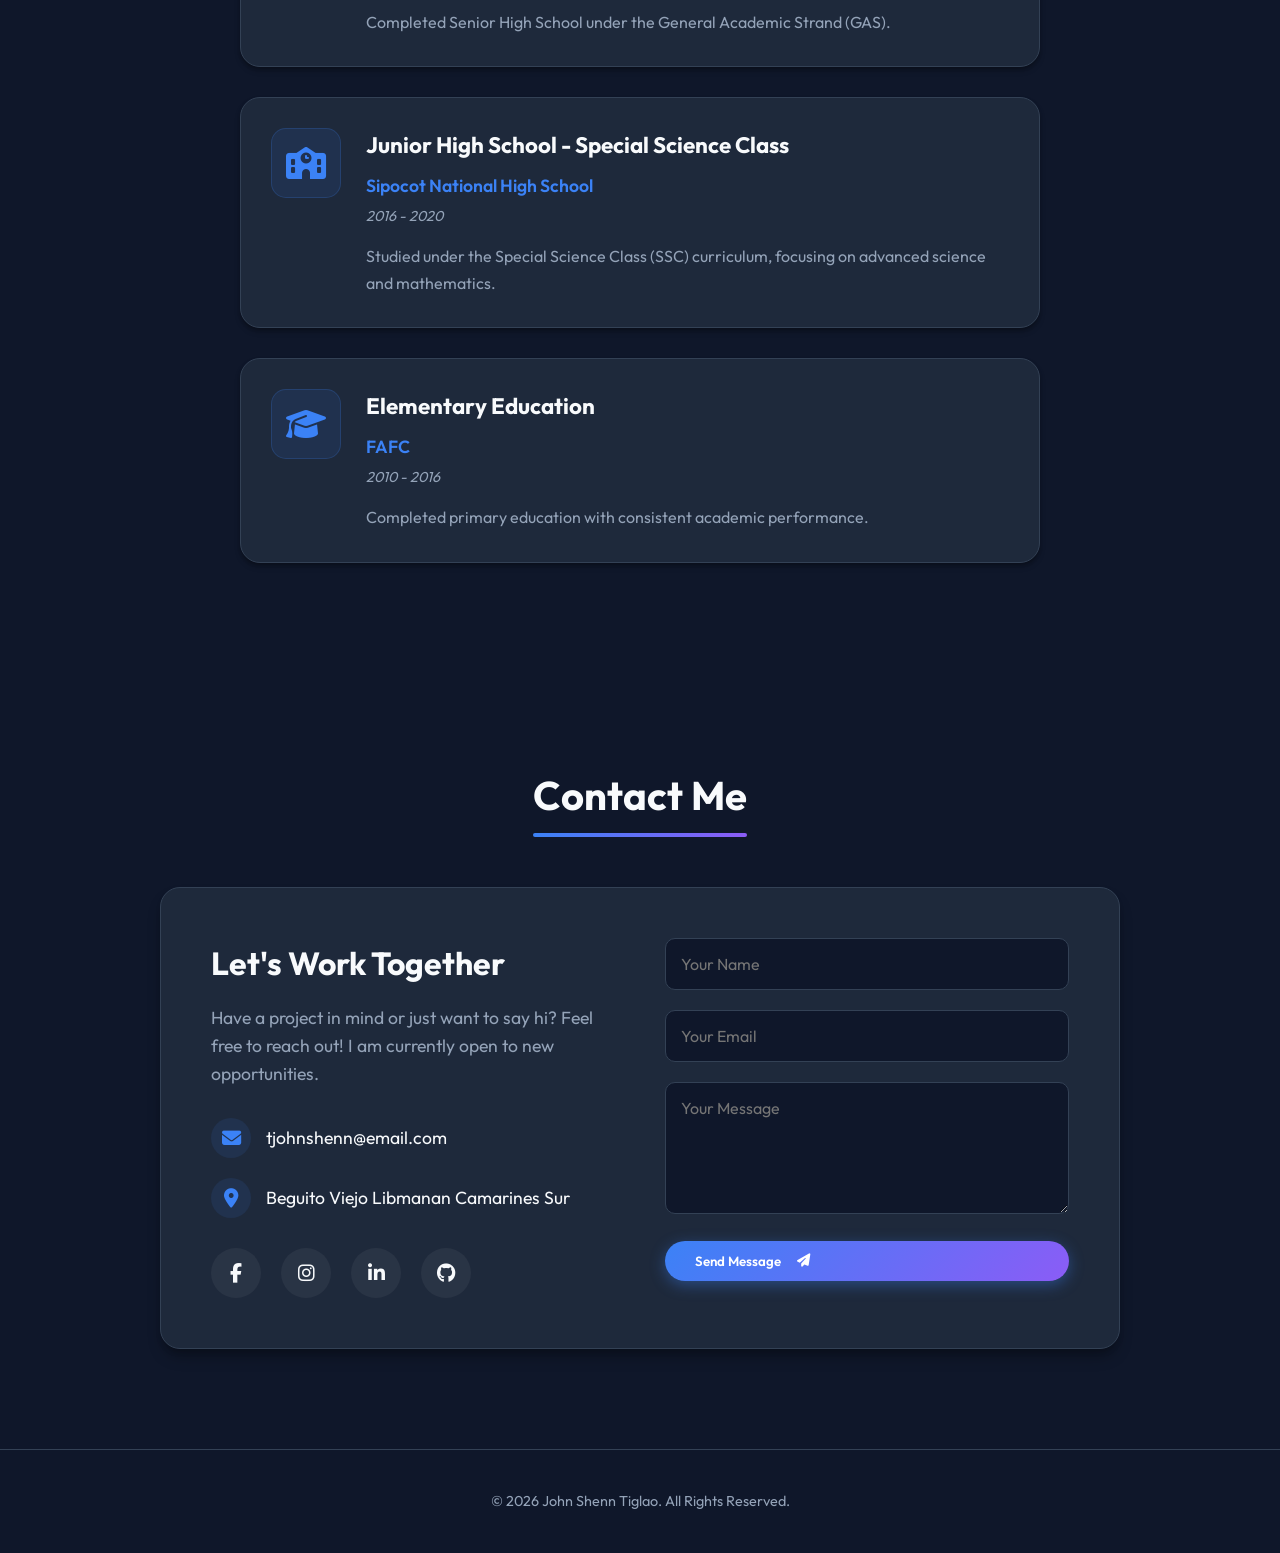
==== commit ed662427: "Add files via upload" ====
--- a/index.html
+++ b/index.html
@@ -44,7 +44,7 @@
         <div class="container hero-content">
             <span class="greeting">Hello, I'm</span>
             <h1>John Shenn <span class="highlight">Tiglao</span></h1>
-            <p class="subtitle"><span id="typewriter" class="typing-text">Student | Web Developer </span></p>
+            <p class="subtitle"><span id="typewriter" class="typing-text">Student | </span></p>
             <div class="cta-buttons">
                 <a href="#projects" class="btn btn-primary">View My Work</a>
                 <a href="#contact" class="btn btn-outline">Contact Me</a>
--- a/style.css
+++ b/style.css
@@ -848,8 +848,14 @@
     border-right: 3px solid var(--primary-color);
     white-space: nowrap;
     overflow: hidden;
-    margin: 0 auto;
     display: inline-block;
+    vertical-align: bottom;
+    animation: blink 0.75s step-end infinite;
+}
+
+@keyframes blink {
+    from, to { border-color: transparent; }
+    50% { border-color: var(--primary-color); }
 }
 
 /* Staggered Reveal Delay */
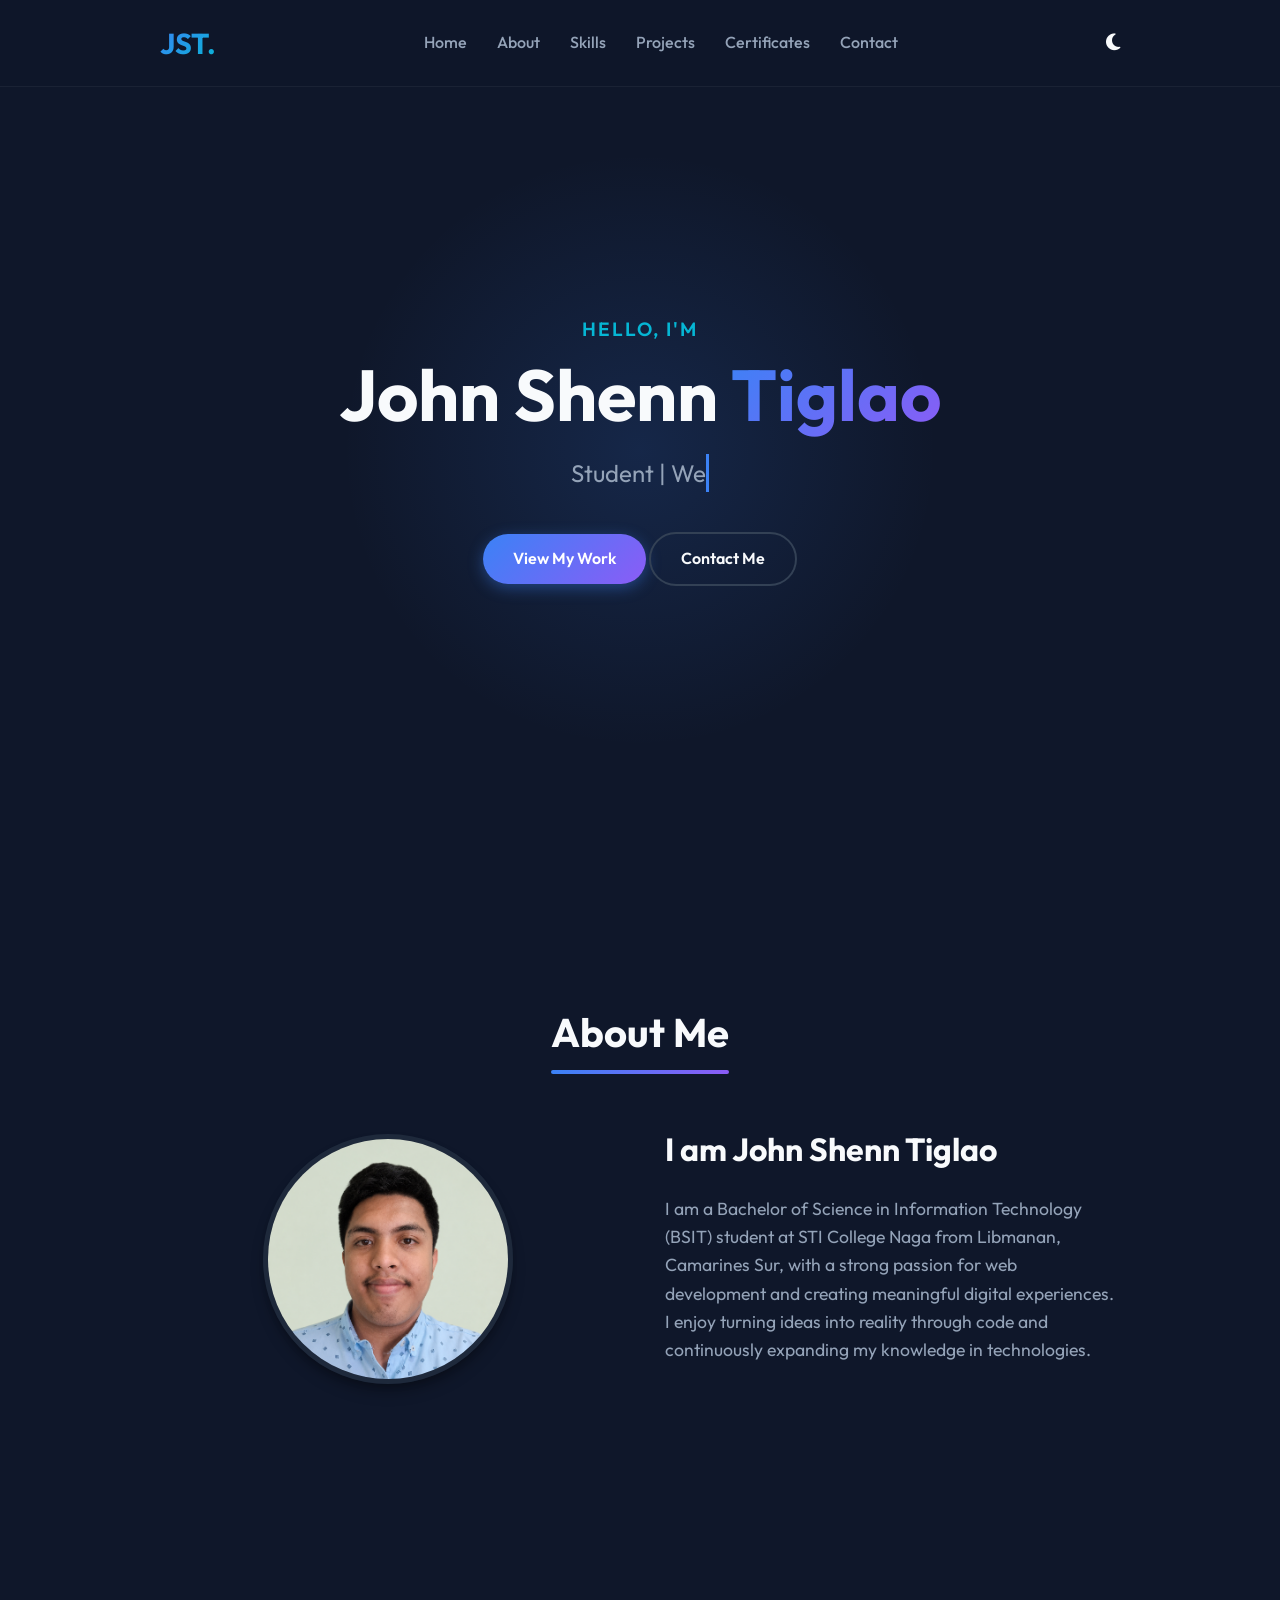
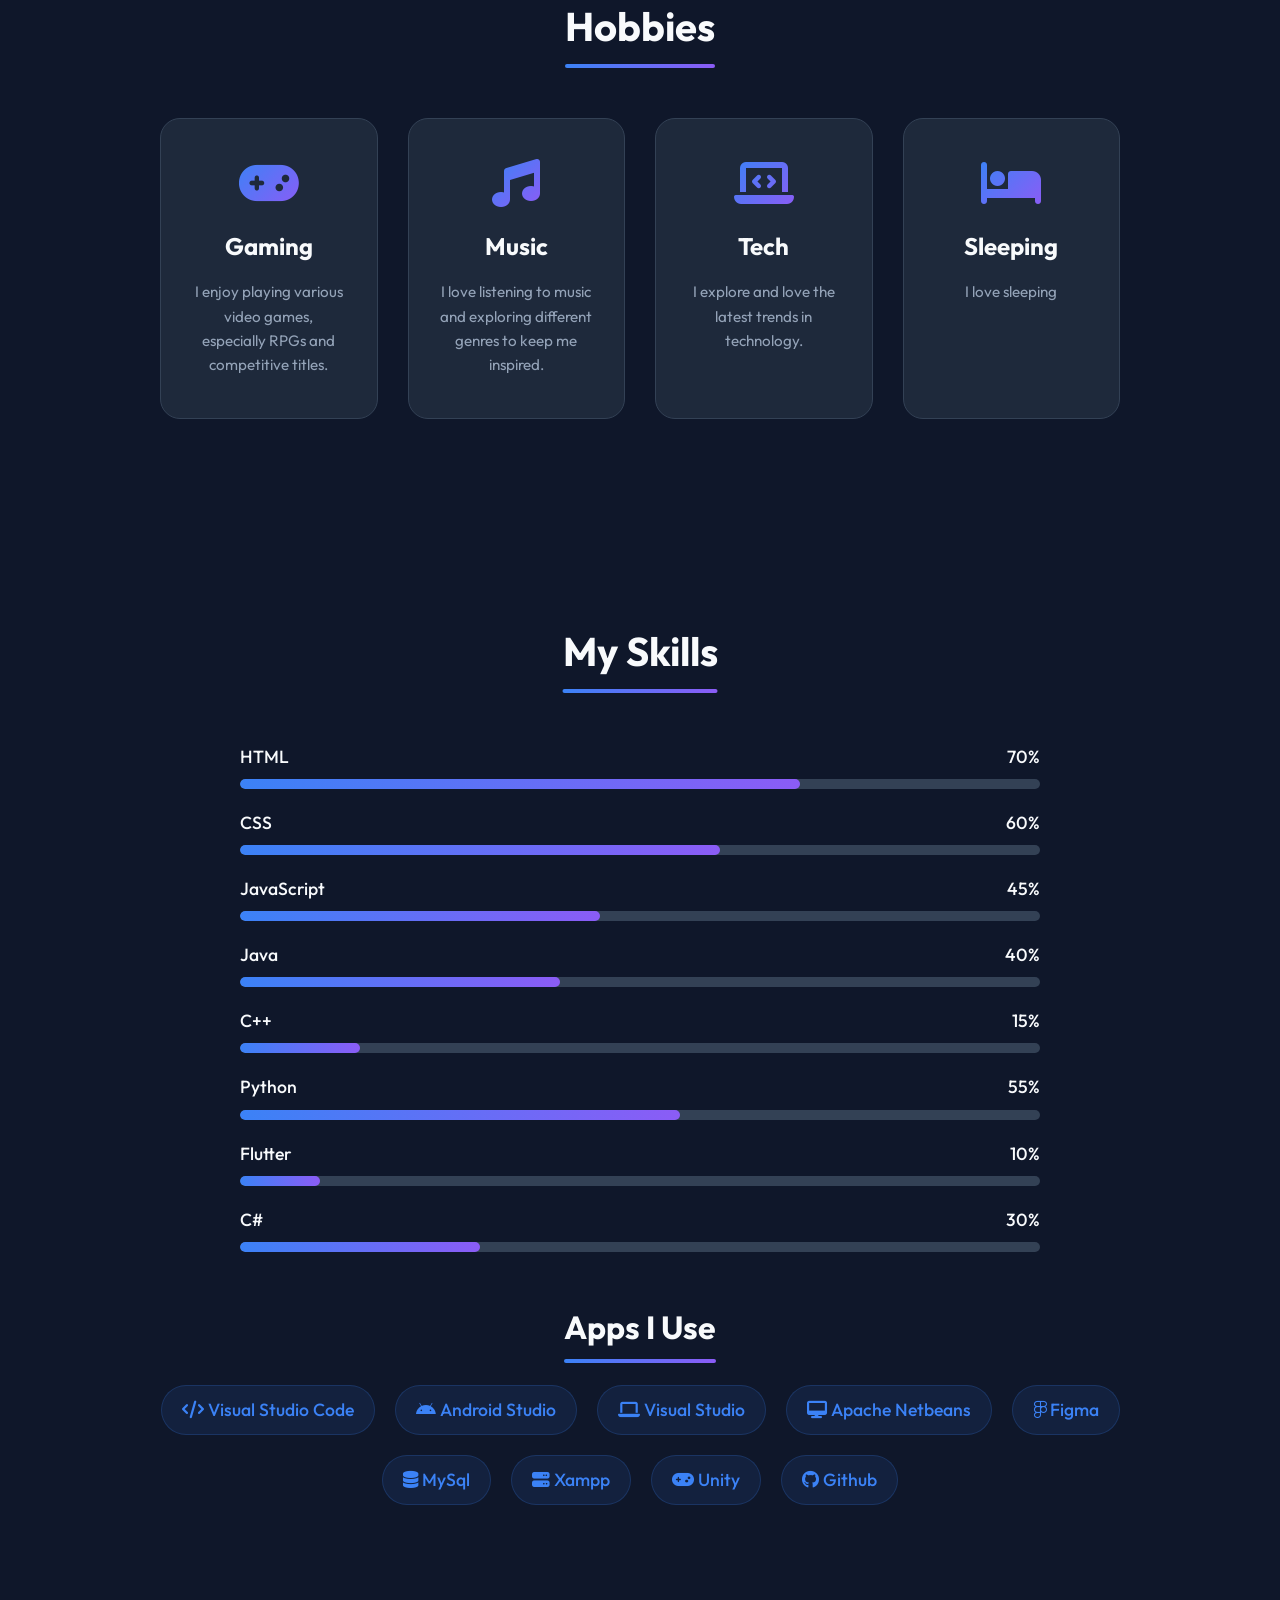
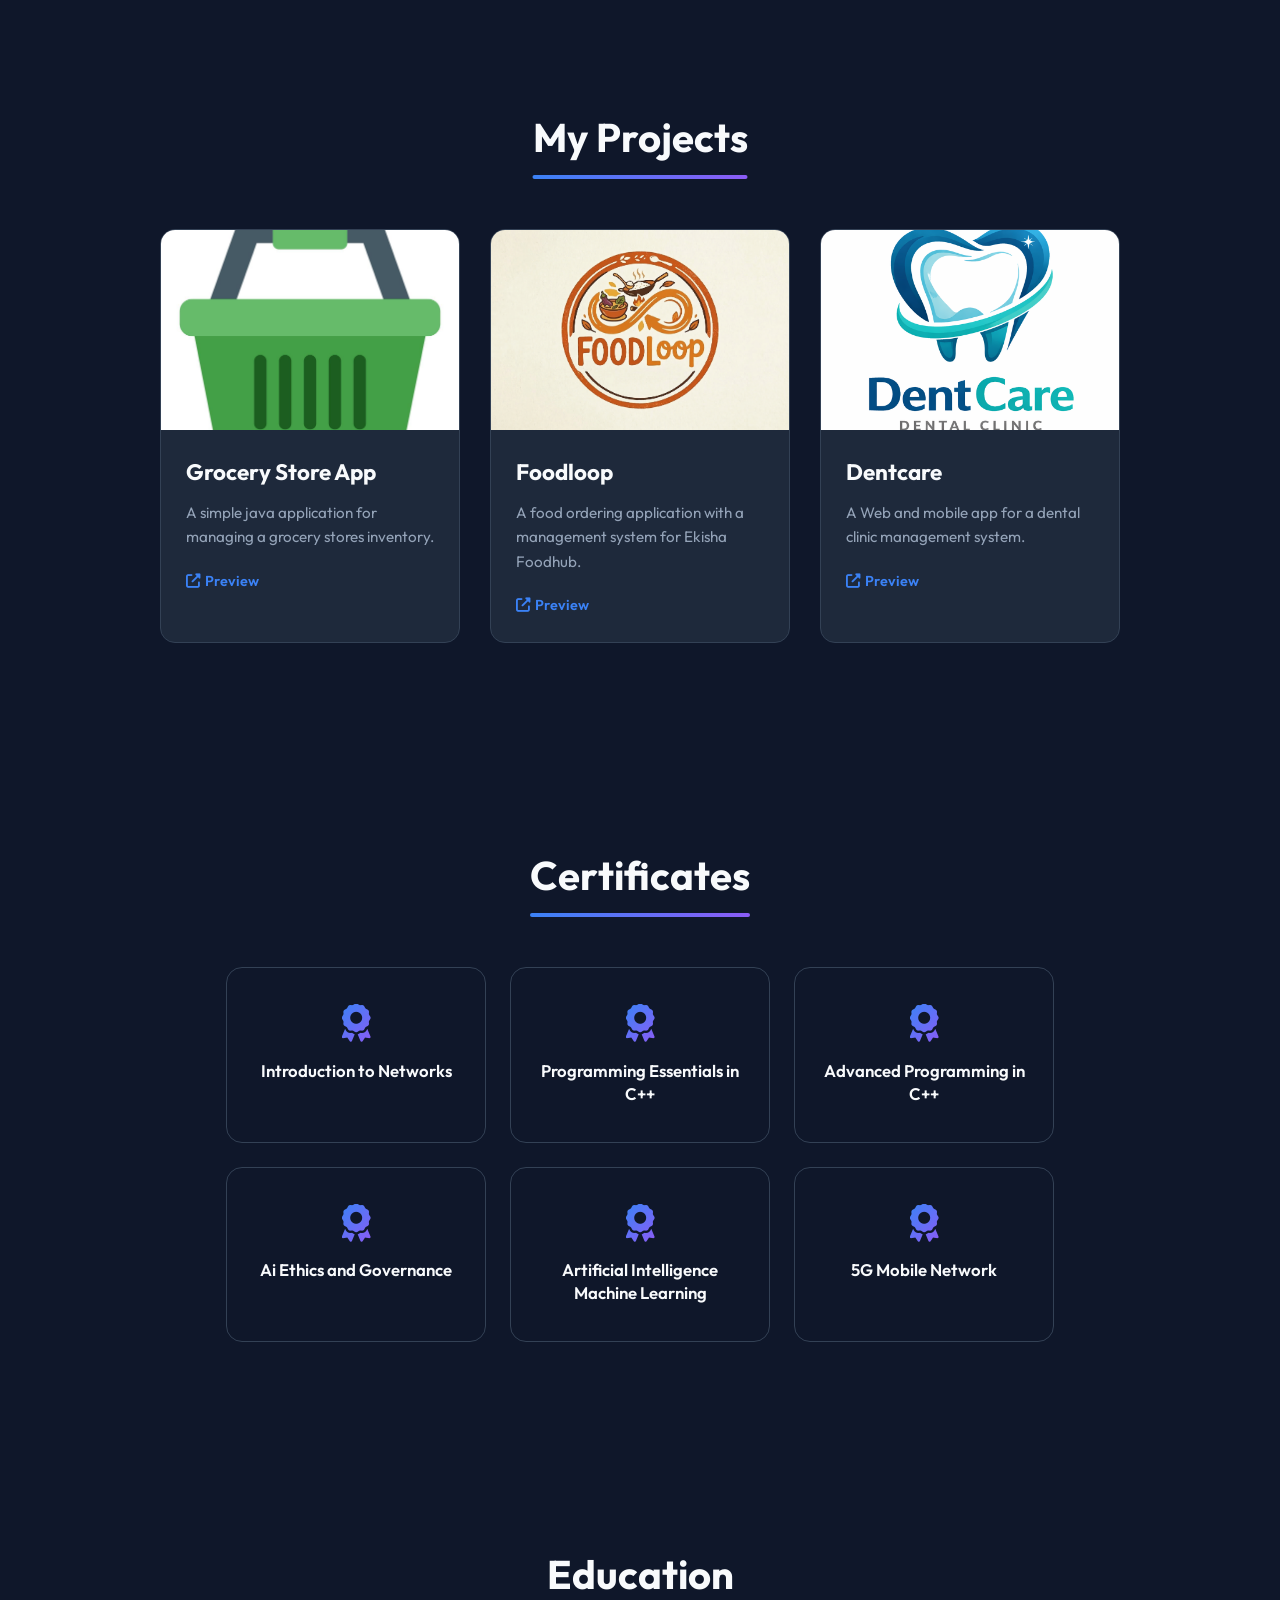
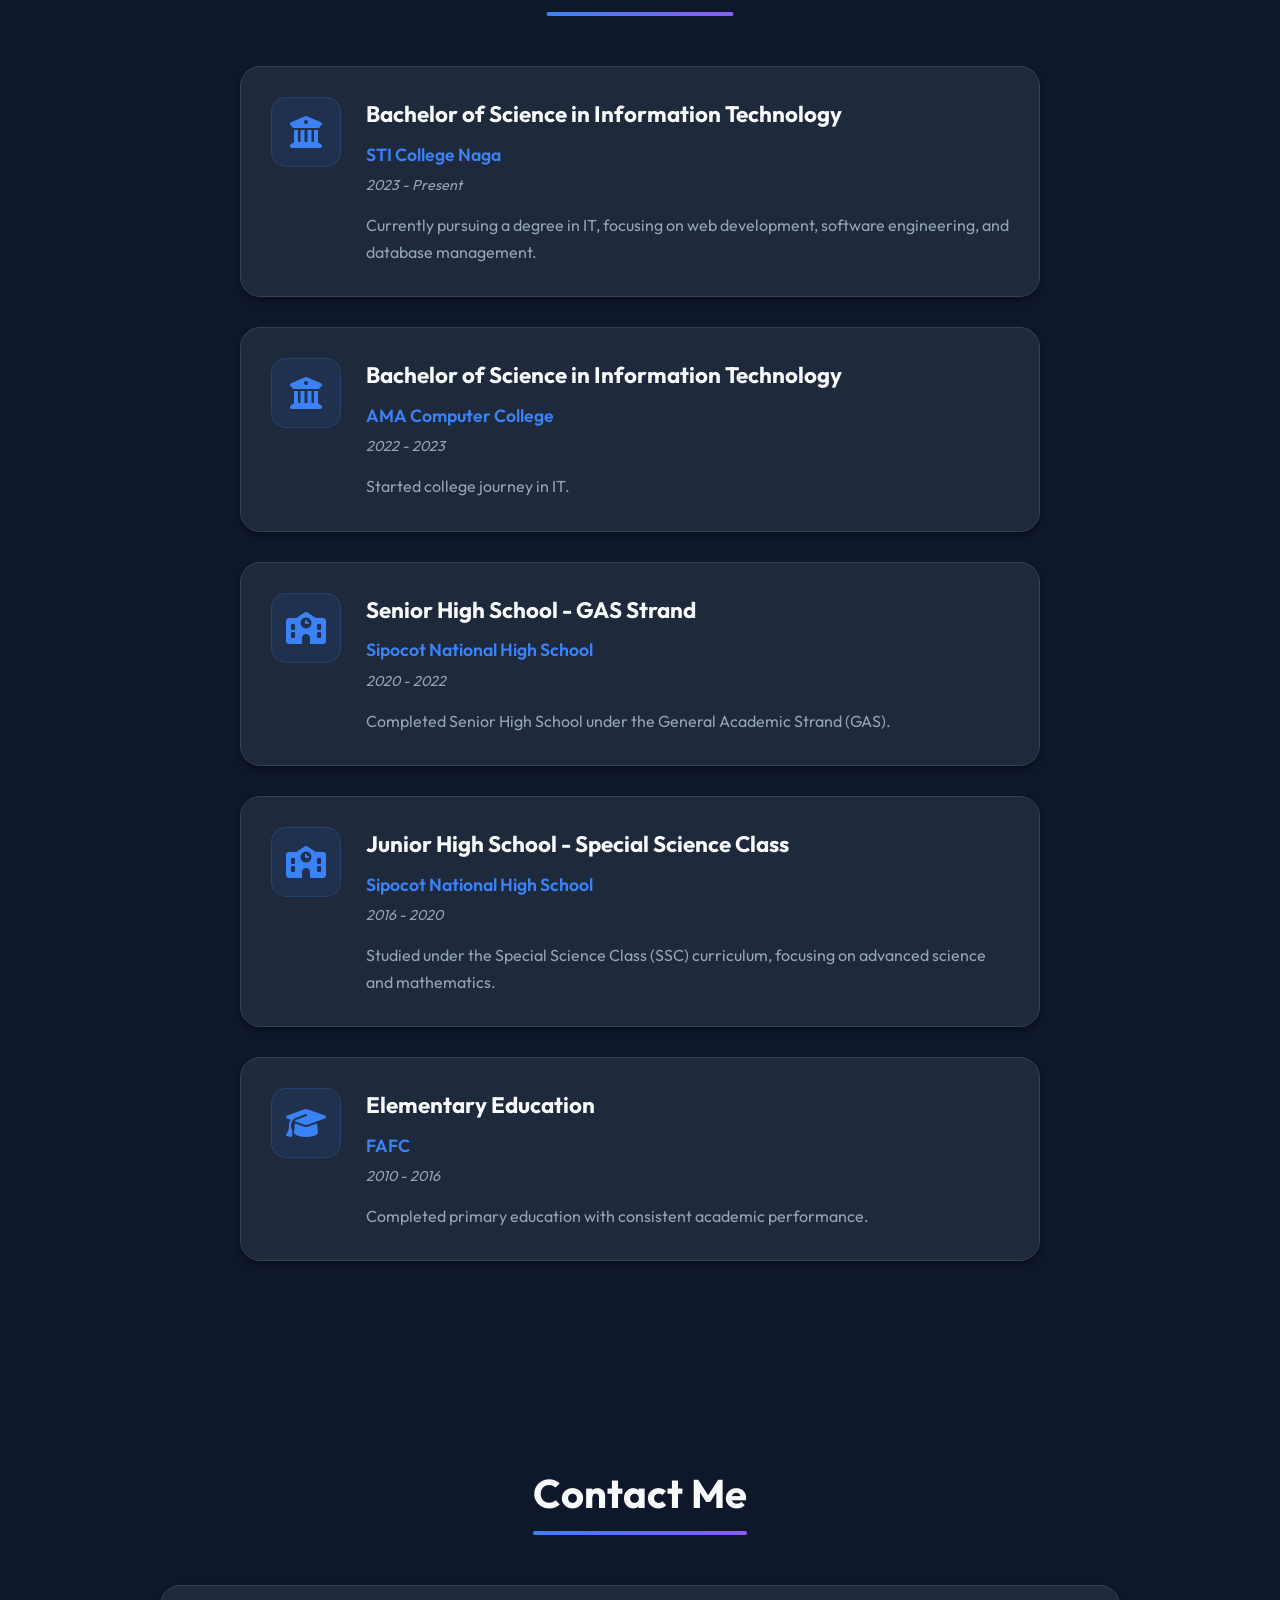
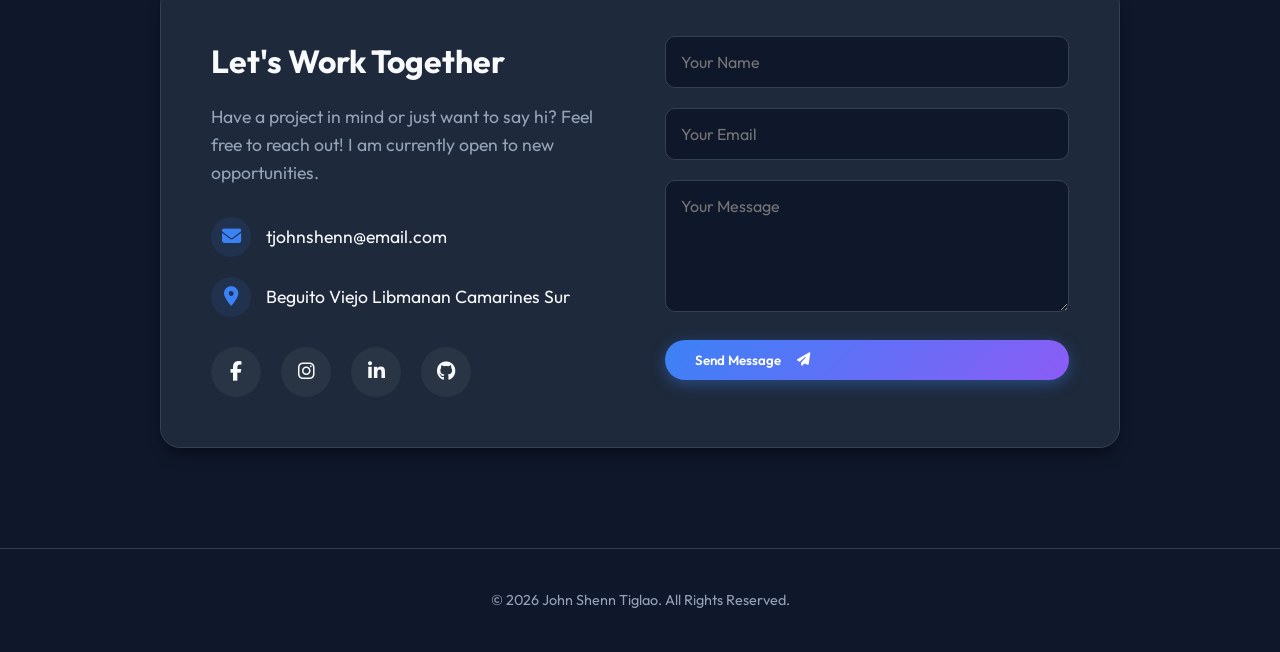
==== commit fceb2ac3: "Add files via upload" ====
--- a/index.html
+++ b/index.html
@@ -27,6 +27,7 @@
                 <li><a href="#about">About</a></li>
                 <li><a href="#skills">Skills</a></li>
                 <li><a href="#projects">Projects</a></li>
+                <li><a href="#certificates">Certificates</a></li>
                 <li><a href="#contact">Contact</a></li>
             </ul>
             <div class="nav-controls">
@@ -256,6 +257,44 @@
         </div>
     </section>
 
+    <section id="certificates" class="section certificates reveal">
+        <div class="container">
+            <h2 class="section-title">Certificates</h2>
+            <div class="certificates-grid">
+                <article class="certificate-card" data-cert="cert2.png" onclick="openCertModal(this)">
+                    <i class="fas fa-award cert-icon"></i>
+                    <h3>Introduction to Networks</h3>
+                </article>
+                <article class="certificate-card" data-cert="cert3.png" onclick="openCertModal(this)">
+                    <i class="fas fa-award cert-icon"></i>
+                    <h3>Programming Essentials in C++</h3>
+                </article>
+                <article class="certificate-card" data-cert="cert4.png" onclick="openCertModal(this)">
+                    <i class="fas fa-award cert-icon"></i>
+                    <h3>Advanced Programming in C++</h3>
+                </article>
+                <article class="certificate-card" data-cert="cert5.png" onclick="openCertModal(this)">
+                    <i class="fas fa-award cert-icon"></i>
+                    <h3>Ai Ethics and Governance</h3>
+                </article>
+                <article class="certificate-card" data-cert="cert6.png" onclick="openCertModal(this)">
+                    <i class="fas fa-award cert-icon"></i>
+                    <h3>Artificial Intelligence <br> Machine Learning</h3>
+                </article>
+                <article class="certificate-card" data-cert="cert7.png" onclick="openCertModal(this)">
+                    <i class="fas fa-award cert-icon"></i>
+                    <h3>5G Mobile Network</h3>
+                </article>
+            </div>
+        </div>
+    </section>
+
+    <!-- Certificate Lightbox Modal -->
+    <div id="cert-lightbox" class="cert-lightbox" onclick="closeCertModal(event)">
+        <button class="cert-lightbox-close" onclick="closeCertModal(event)" aria-label="Close">&times;</button>
+        <img id="cert-lightbox-img" class="cert-lightbox-img" src="" alt="Certificate">
+    </div>
+
     <section id="education" class="section education reveal">
         <div class="container">
             <h2 class="section-title">Education</h2>
--- a/style.css
+++ b/style.css
@@ -317,6 +317,158 @@
     color: var(--text-muted);
     margin-bottom: 30px;
     font-size: 1.1rem;
+}
+
+/* =========================================
+   Certificates Section
+   ========================================= */
+.certificates-grid {
+    display: flex;
+    flex-wrap: wrap;
+    justify-content: center;
+    gap: 24px;
+    justify-items: center; /* Center items within each column */
+}
+
+.certificate-card {
+    border-radius: 16px;
+    border: 1px solid var(--border-color);
+    padding: 36px 24px;
+    text-align: center;
+    cursor: pointer;
+    transition: all 0.35s cubic-bezier(0.4, 0, 0.2, 1);
+    display: flex;
+    flex-direction: column;
+    align-items: center;
+    gap: 16px;
+    position: relative;
+    overflow: hidden;
+    width: 100%;
+    max-width: 260px; /* Prevent stretching */
+
+}
+    display: grid;
+    grid-template-columns: repeat(auto-fit, minmax(220px, 1fr));
+    gap: 24px;
+}
+
+.certificate-card {
+    background: var(--bg-card);
+    border-radius: 16px;
+    border: 1px solid var(--border-color);
+    padding: 36px 24px;
+    text-align: center;
+    cursor: pointer;
+    transition: all 0.35s cubic-bezier(0.4, 0, 0.2, 1);
+    display: flex;
+    flex-direction: column;
+    align-items: center;
+    gap: 16px;
+    position: relative;
+    overflow: hidden;
+}
+
+.certificate-card::before {
+    content: '';
+    position: absolute;
+    inset: 0;
+    background: linear-gradient(135deg, rgba(59, 130, 246, 0.06), rgba(139, 92, 246, 0.06));
+    opacity: 0;
+    transition: opacity 0.35s ease;
+}
+
+.certificate-card:hover::before {
+    opacity: 1;
+}
+
+.certificate-card:hover {
+    transform: translateY(-8px);
+    border-color: var(--primary-color);
+    box-shadow: 0 12px 32px rgba(59, 130, 246, 0.18);
+}
+
+.cert-icon {
+    font-size: 2.4rem;
+    background: linear-gradient(135deg, var(--primary-color), var(--secondary-color));
+    -webkit-background-clip: text;
+    -webkit-text-fill-color: transparent;
+    background-clip: text;
+    transition: transform 0.35s ease;
+}
+
+.certificate-card:hover .cert-icon {
+    transform: scale(1.15);
+}
+
+.certificate-card h3 {
+    font-size: 1.05rem;
+    font-weight: 600;
+    line-height: 1.4;
+    color: var(--text-main);
+    position: relative;
+    z-index: 1;
+}
+
+/* =========================================
+   Certificate Lightbox Modal
+   ========================================= */
+.cert-lightbox {
+    position: fixed;
+    inset: 0;
+    z-index: 9999;
+    background: rgba(0, 0, 0, 0.85);
+    backdrop-filter: blur(8px);
+    display: flex;
+    justify-content: center;
+    align-items: center;
+    opacity: 0;
+    visibility: hidden;
+    transition: opacity 0.3s ease, visibility 0.3s ease;
+}
+
+.cert-lightbox.active {
+    opacity: 1;
+    visibility: visible;
+}
+
+.cert-lightbox-img {
+    max-width: 88vw;
+    max-height: 88vh;
+    border-radius: 12px;
+    box-shadow: 0 24px 64px rgba(0, 0, 0, 0.6);
+    transform: scale(0.85);
+    opacity: 0;
+    transition: transform 0.35s cubic-bezier(0.4, 0, 0.2, 1), opacity 0.35s ease;
+}
+
+.cert-lightbox.active .cert-lightbox-img {
+    transform: scale(1);
+    opacity: 1;
+}
+
+.cert-lightbox-close {
+    position: absolute;
+    top: 24px;
+    right: 32px;
+    width: 48px;
+    height: 48px;
+    border: none;
+    background: rgba(255, 255, 255, 0.1);
+    color: #fff;
+    font-size: 2rem;
+    border-radius: 50%;
+    cursor: pointer;
+    display: flex;
+    justify-content: center;
+    align-items: center;
+    transition: all 0.25s ease;
+    backdrop-filter: blur(4px);
+    line-height: 1;
+}
+
+.cert-lightbox-close:hover {
+    background: rgba(255, 255, 255, 0.25);
+    transform: rotate(90deg) scale(1.1);
 }
 
 /* =========================================
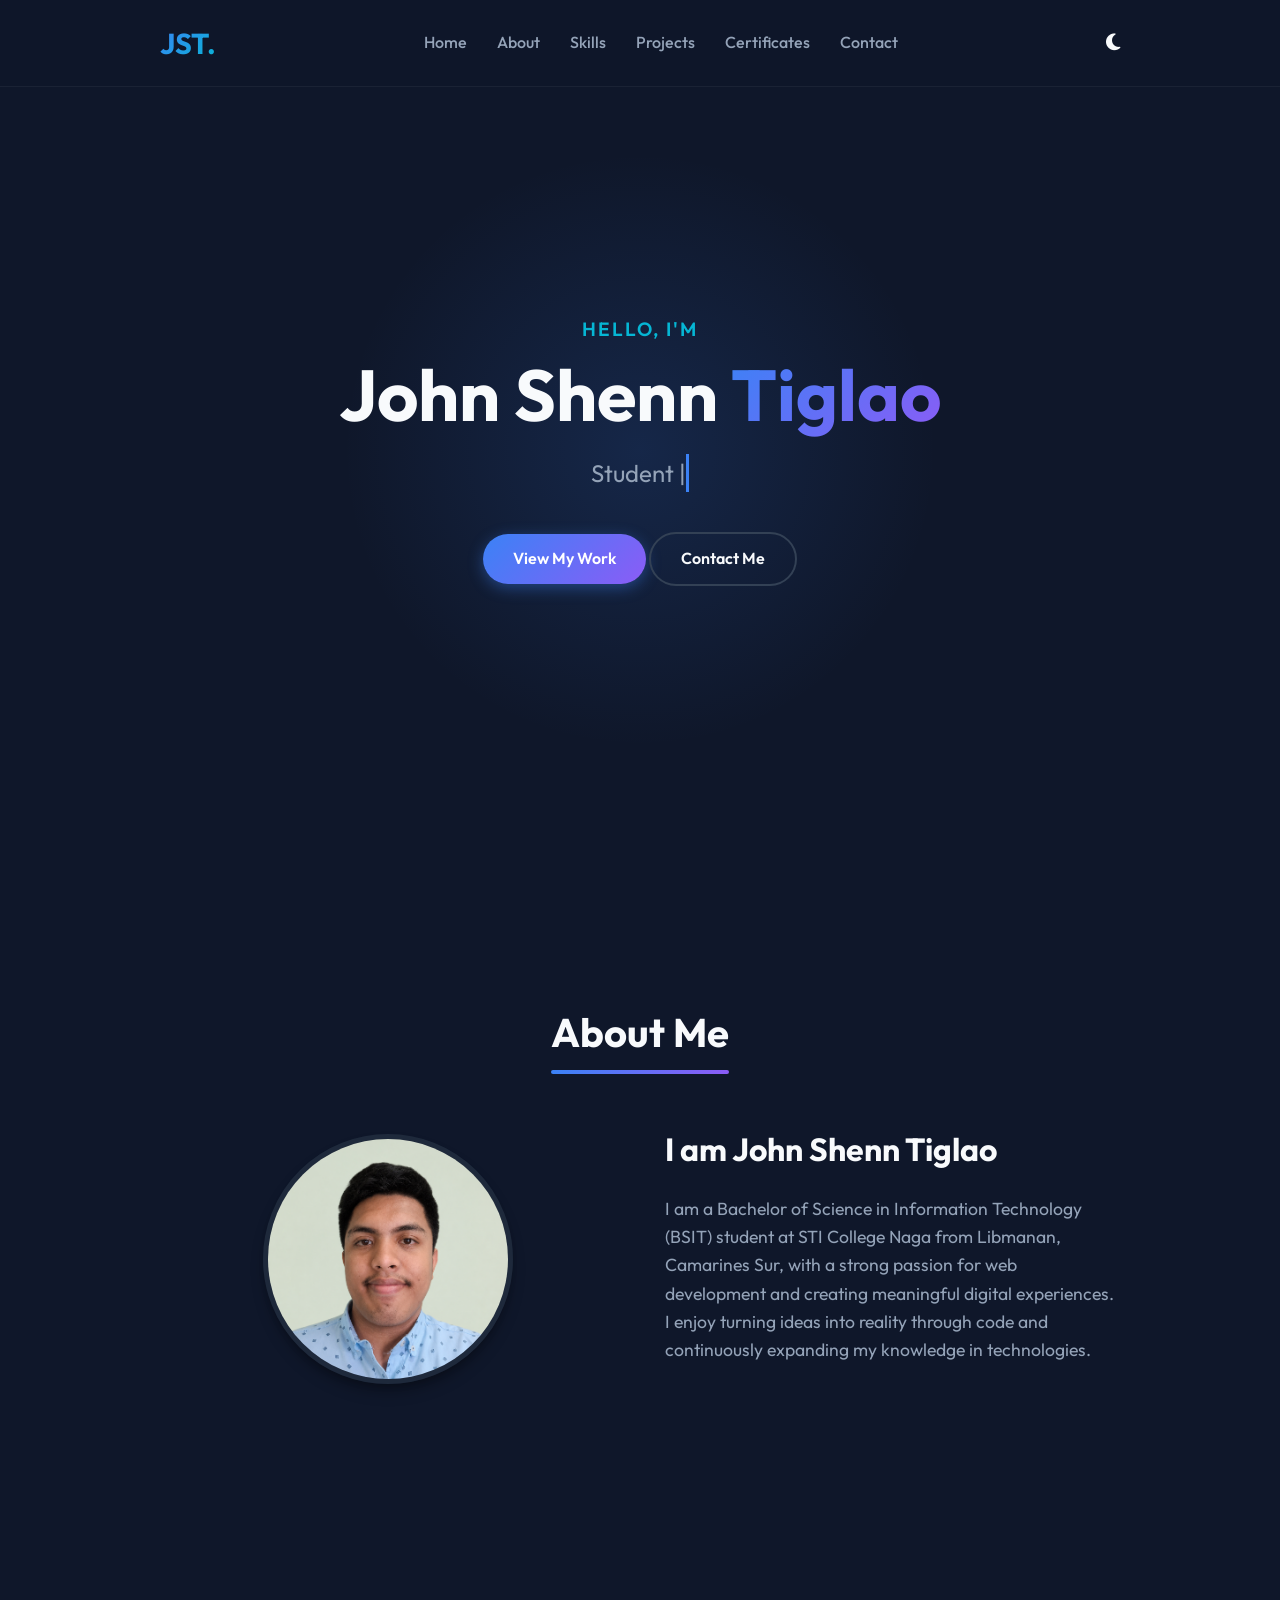
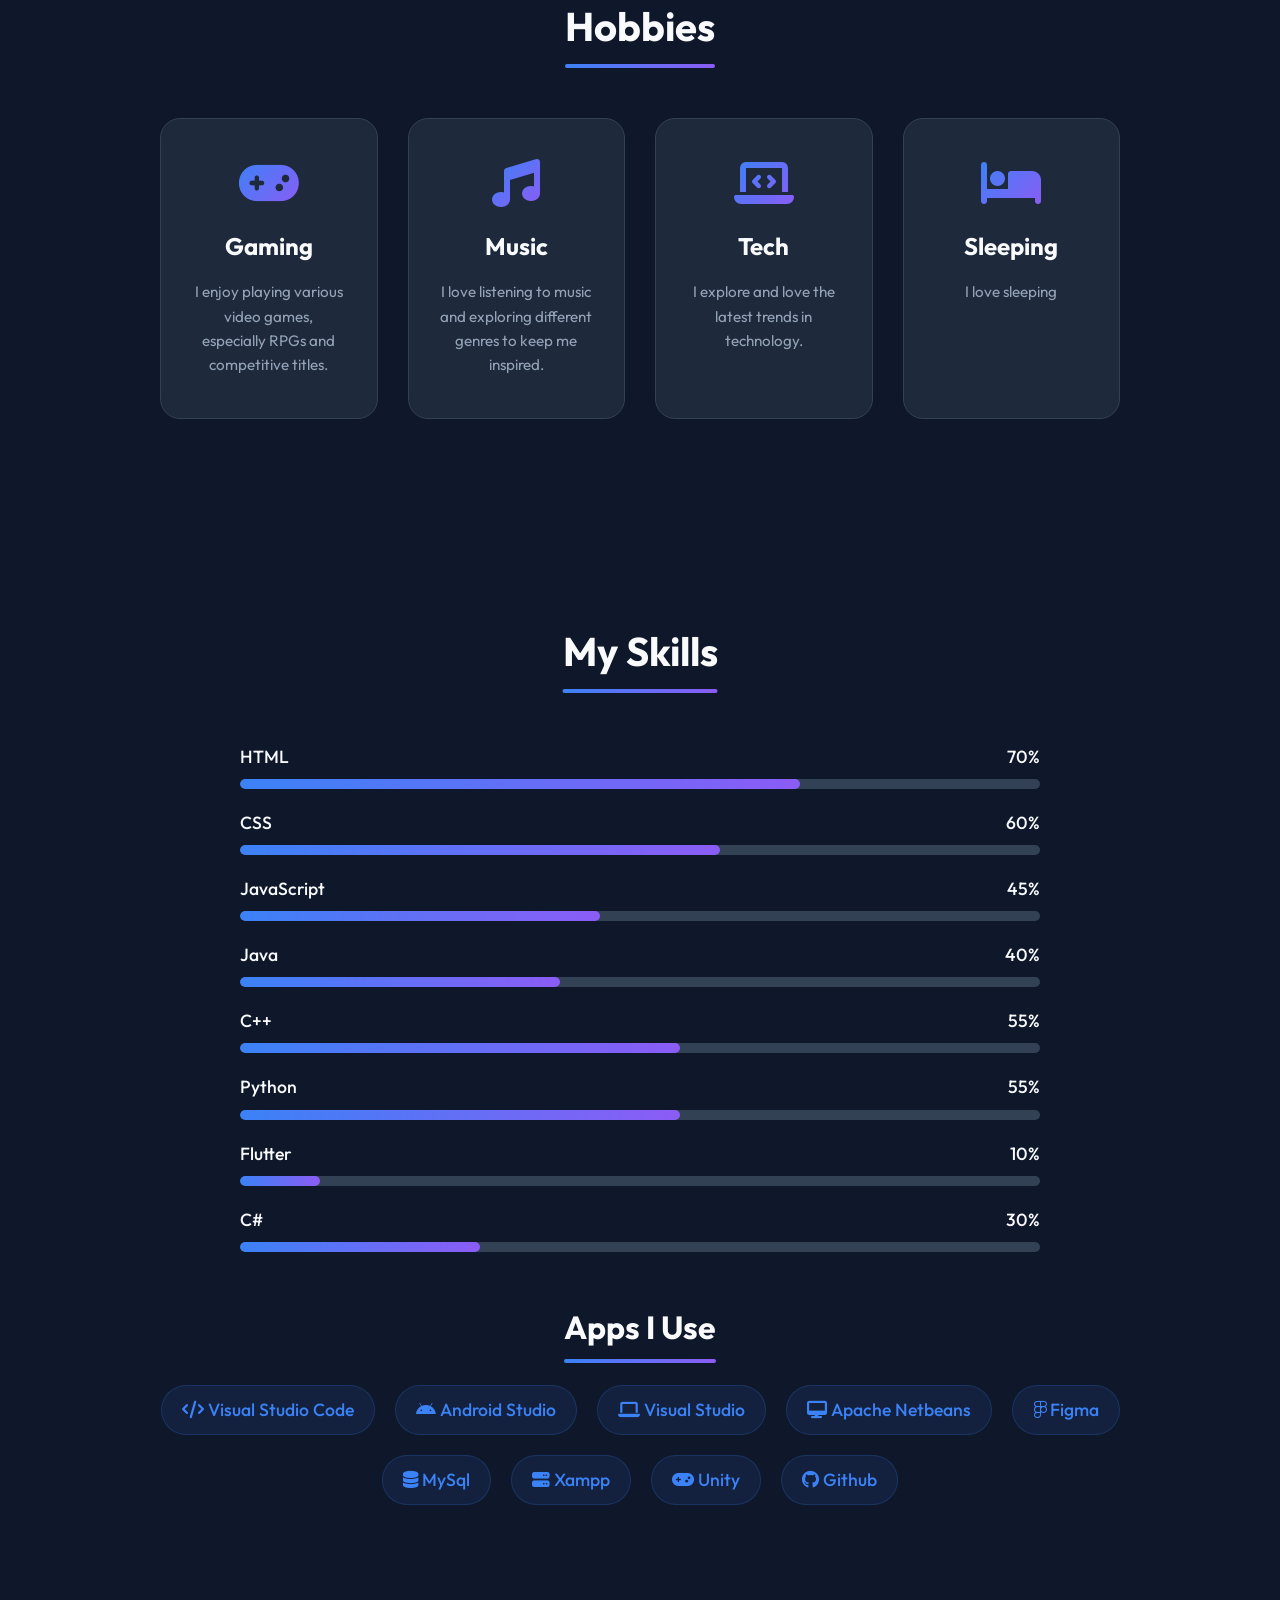
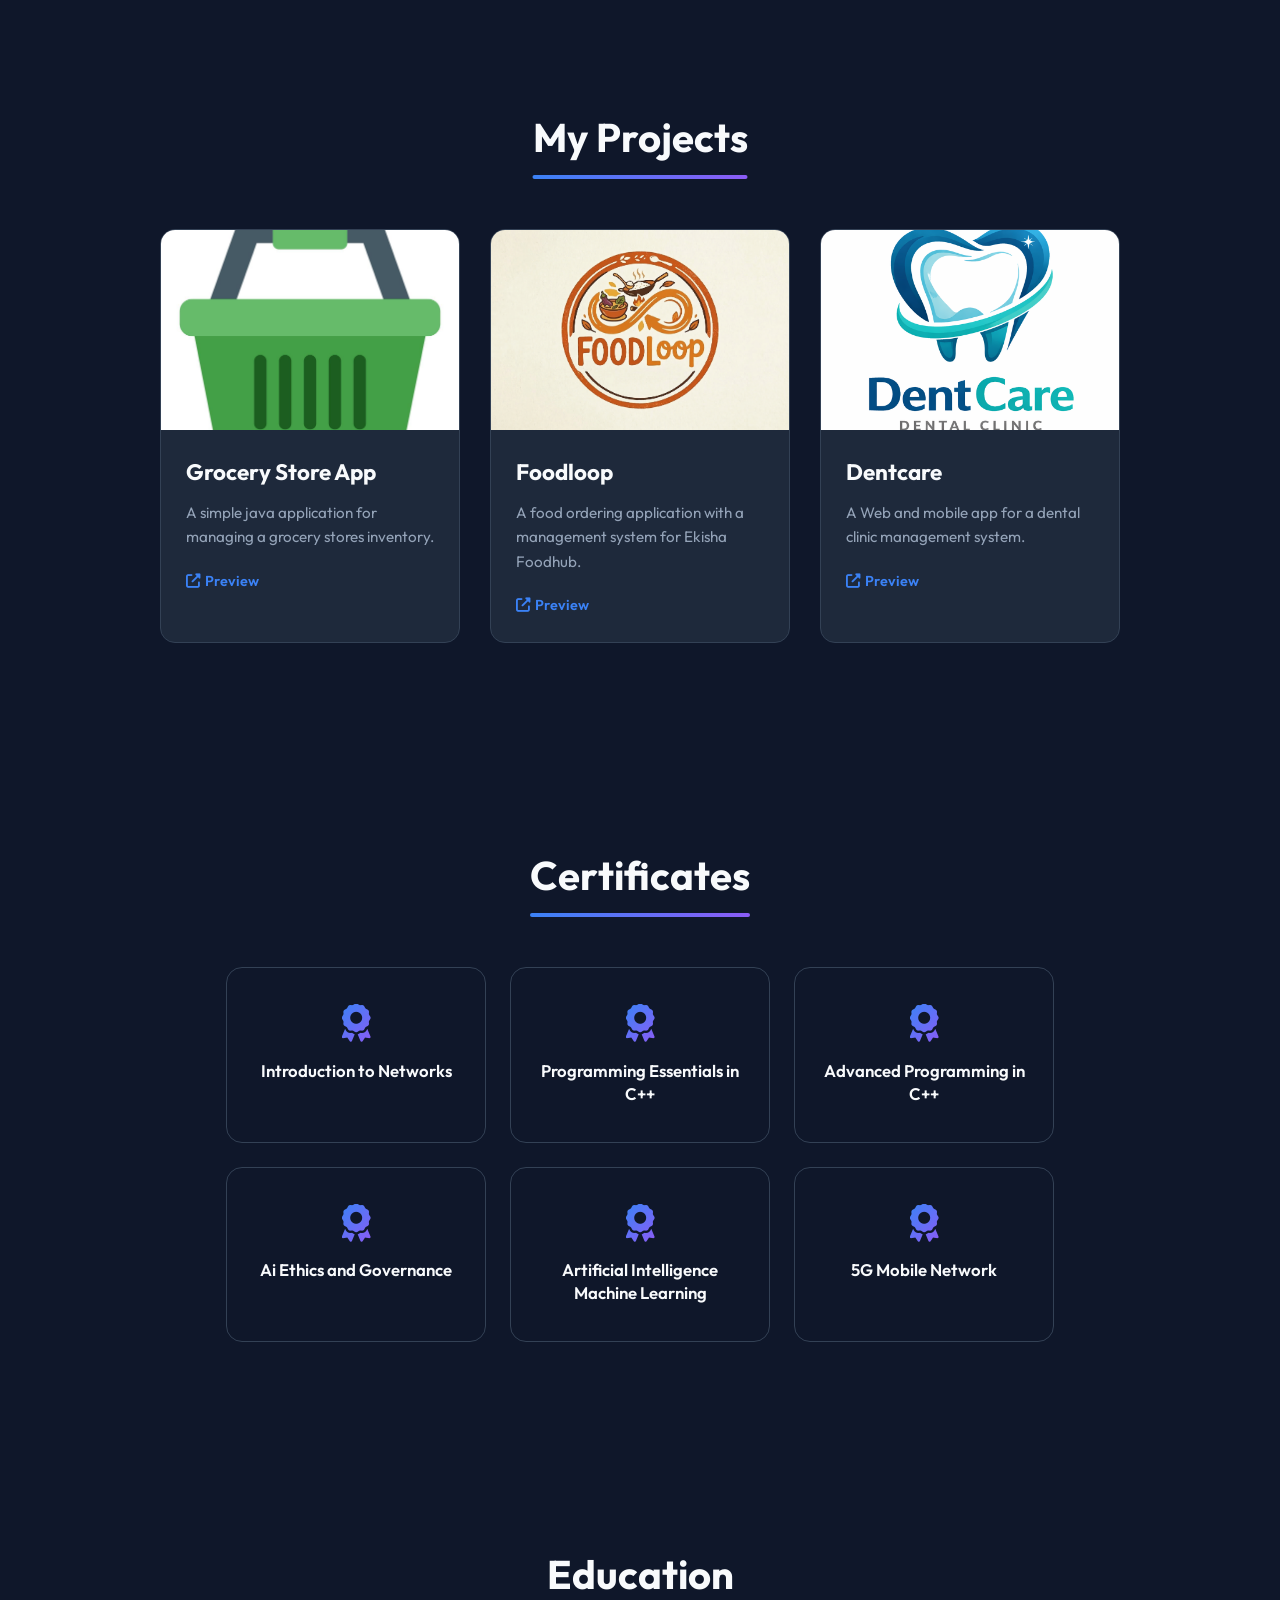
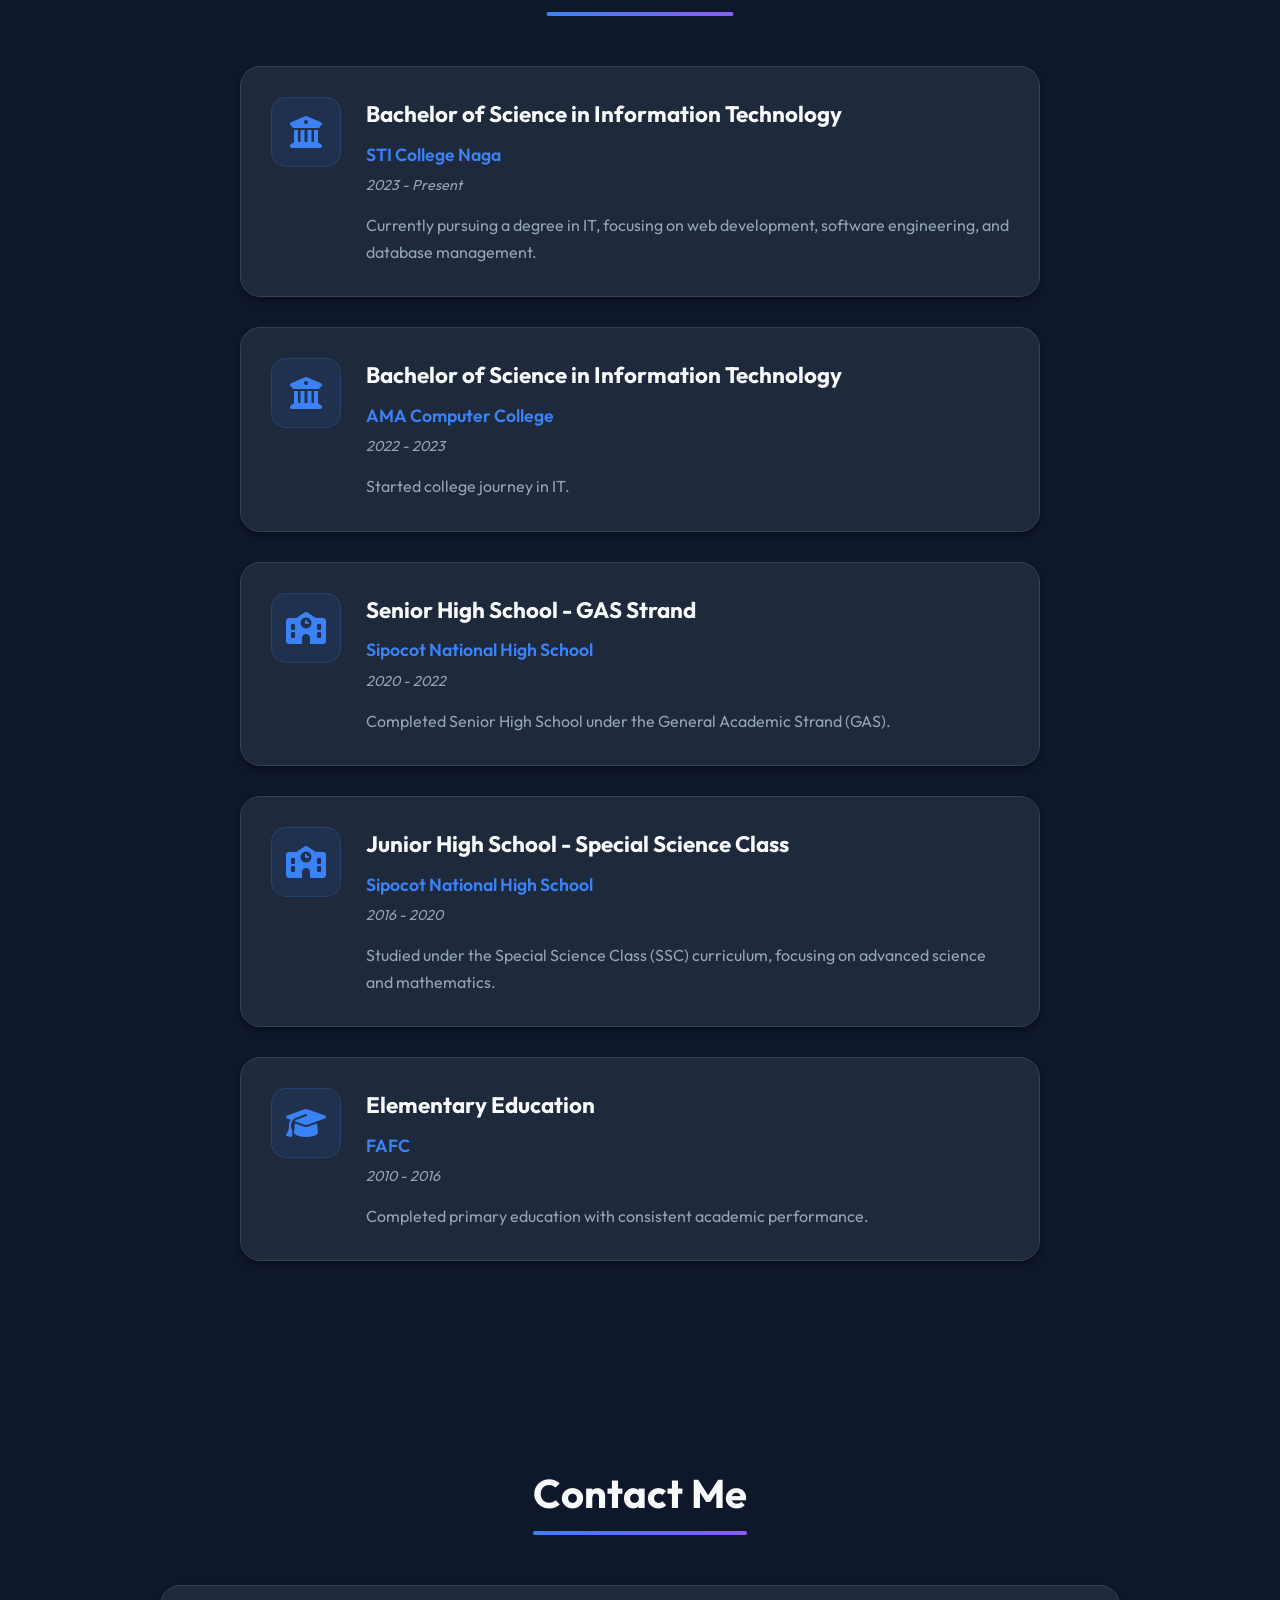
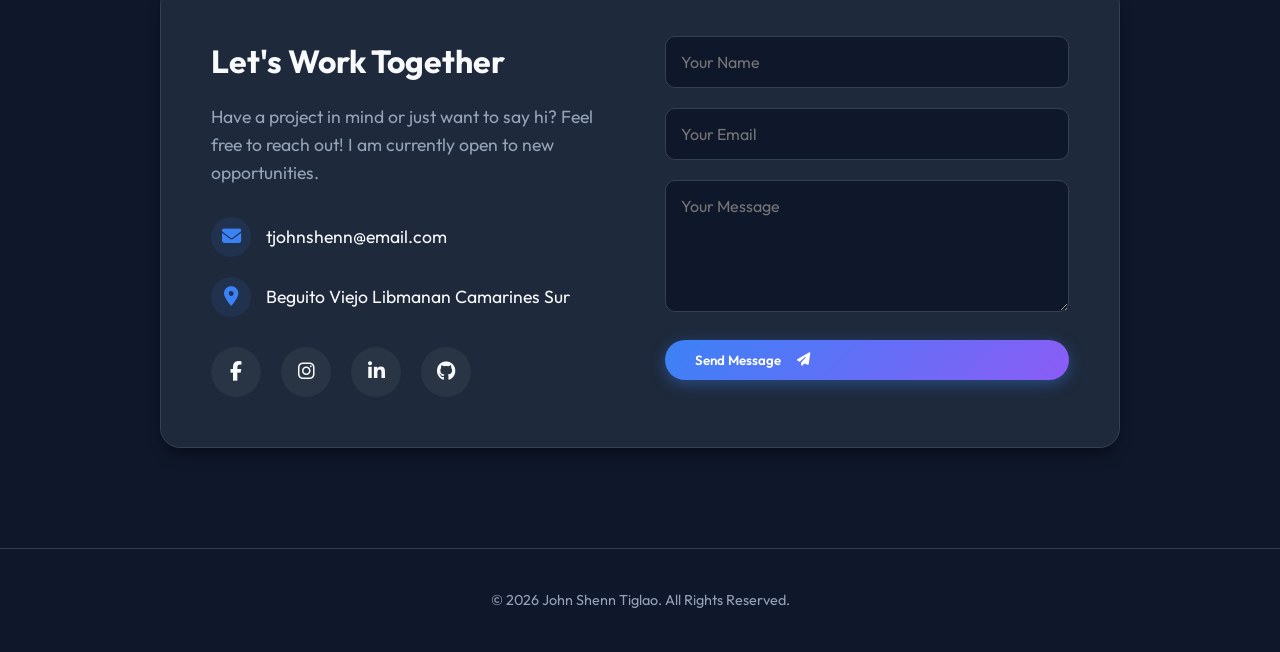
==== commit 48c4fd32: "Add files via upload" ====
--- a/index.html
+++ b/index.html
@@ -145,10 +145,10 @@
                 <div class="skill-box">
                     <div class="skill-info">
                         <span>C++</span>
-                        <span>15%</span>
-                    </div>
-                    <div class="skill-bar">
-                        <div class="skill-progress" style="width: 15%;"></div>
+                        <span>55%</span>
+                    </div>
+                    <div class="skill-bar">
+                        <div class="skill-progress" style="width: 55%;"></div>
                     </div>
                 </div>
                 <div class="skill-box">
